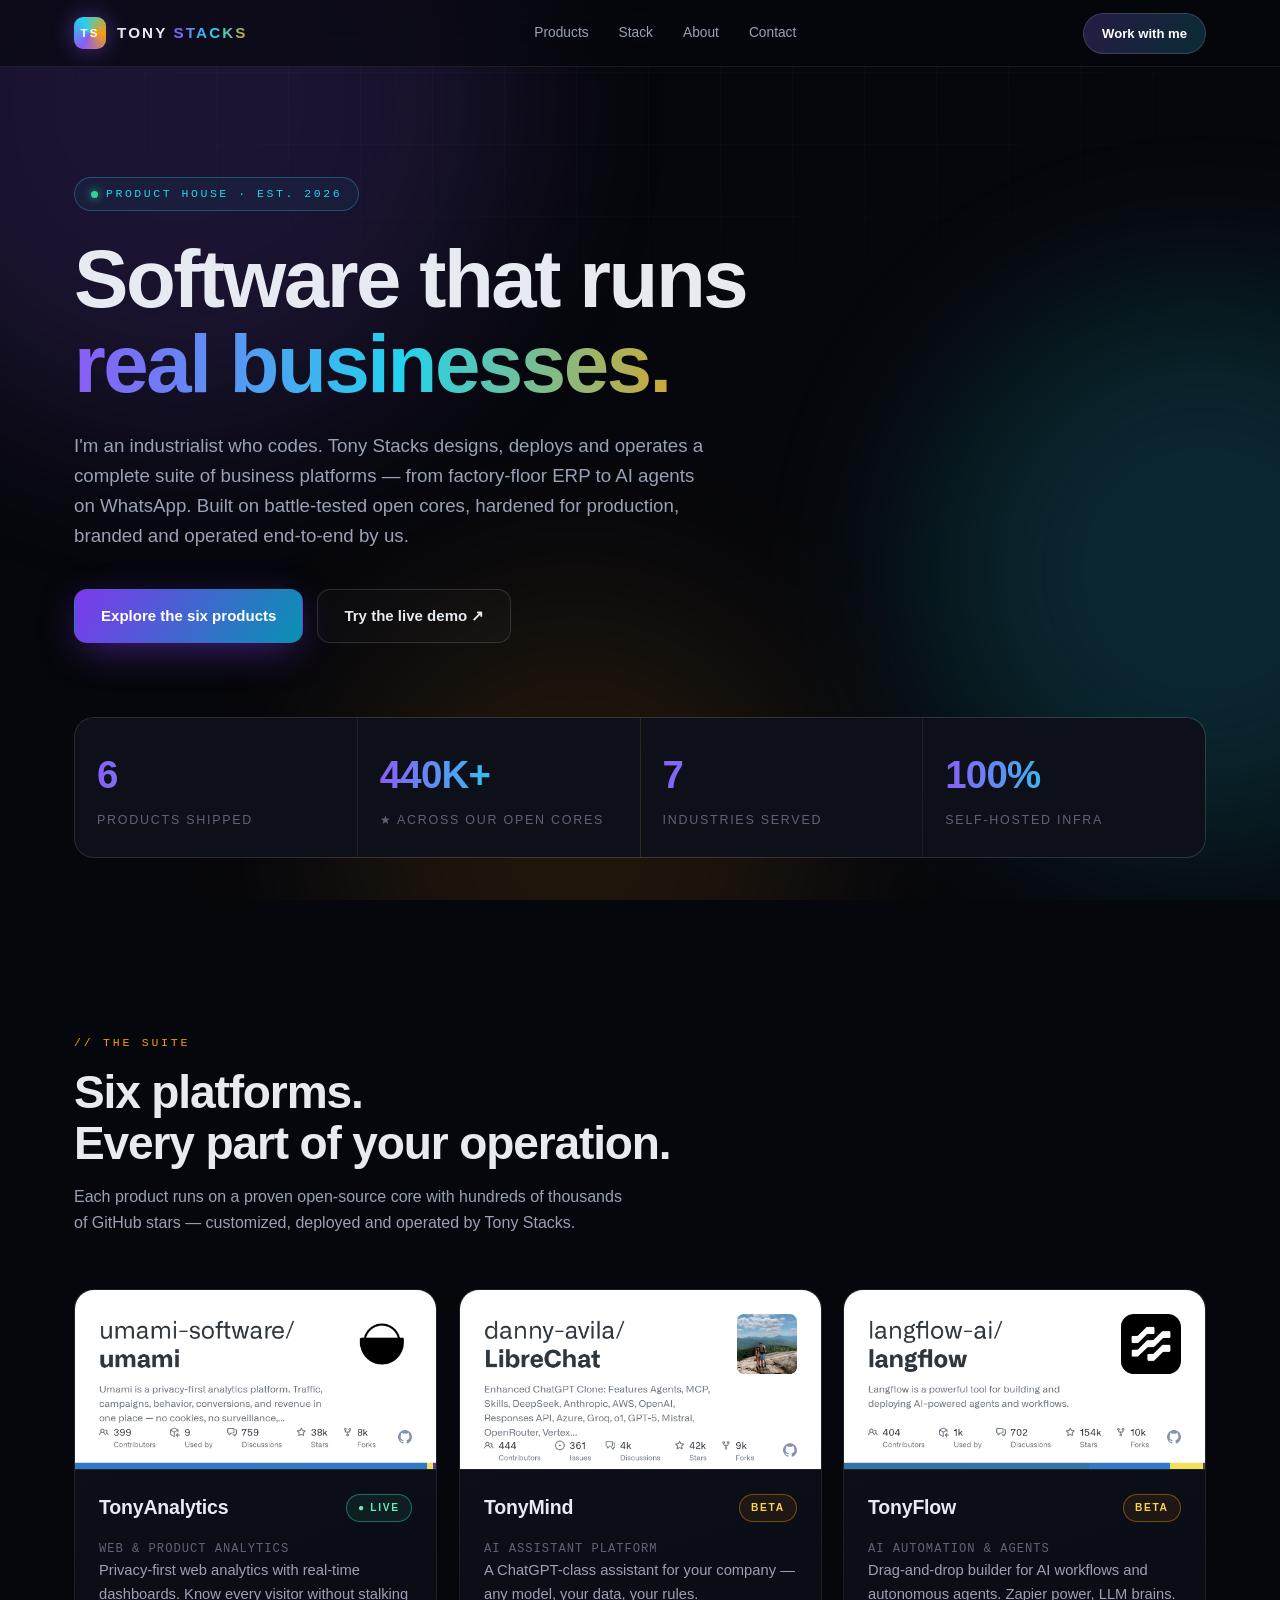
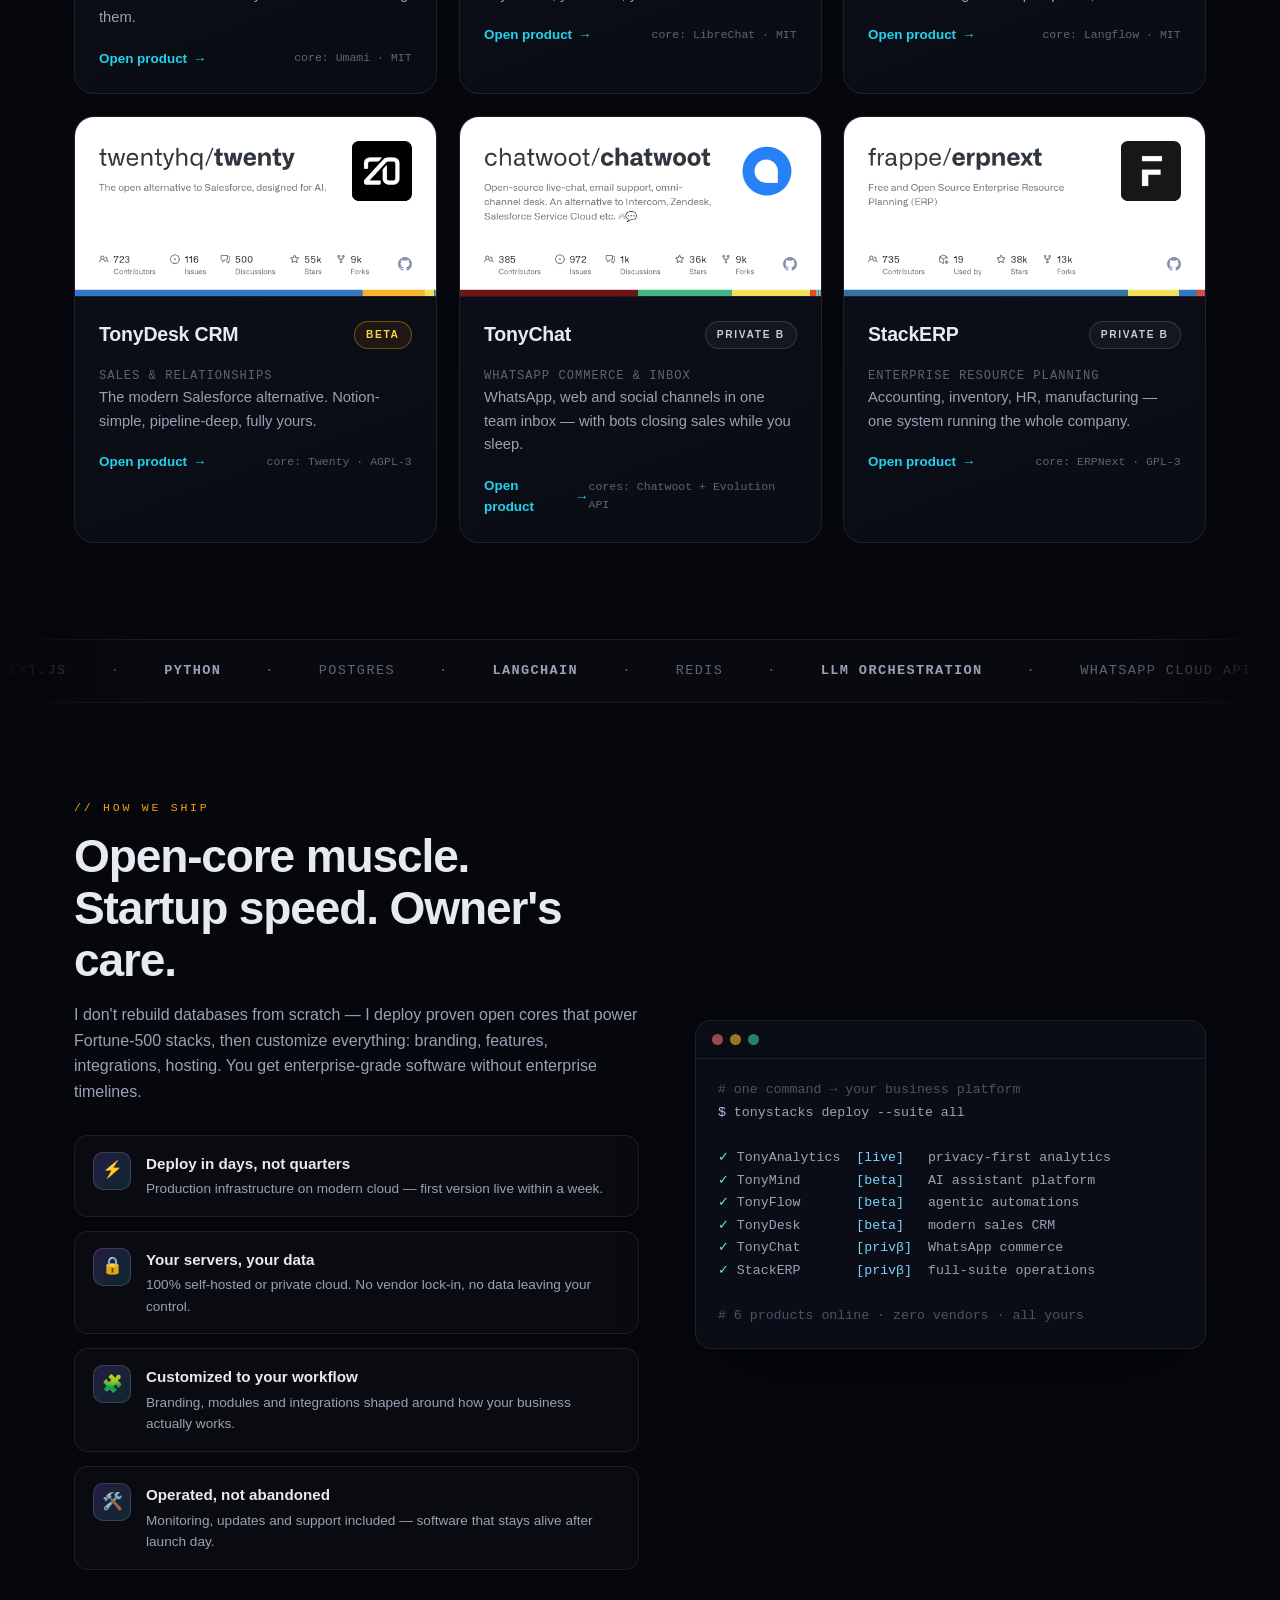
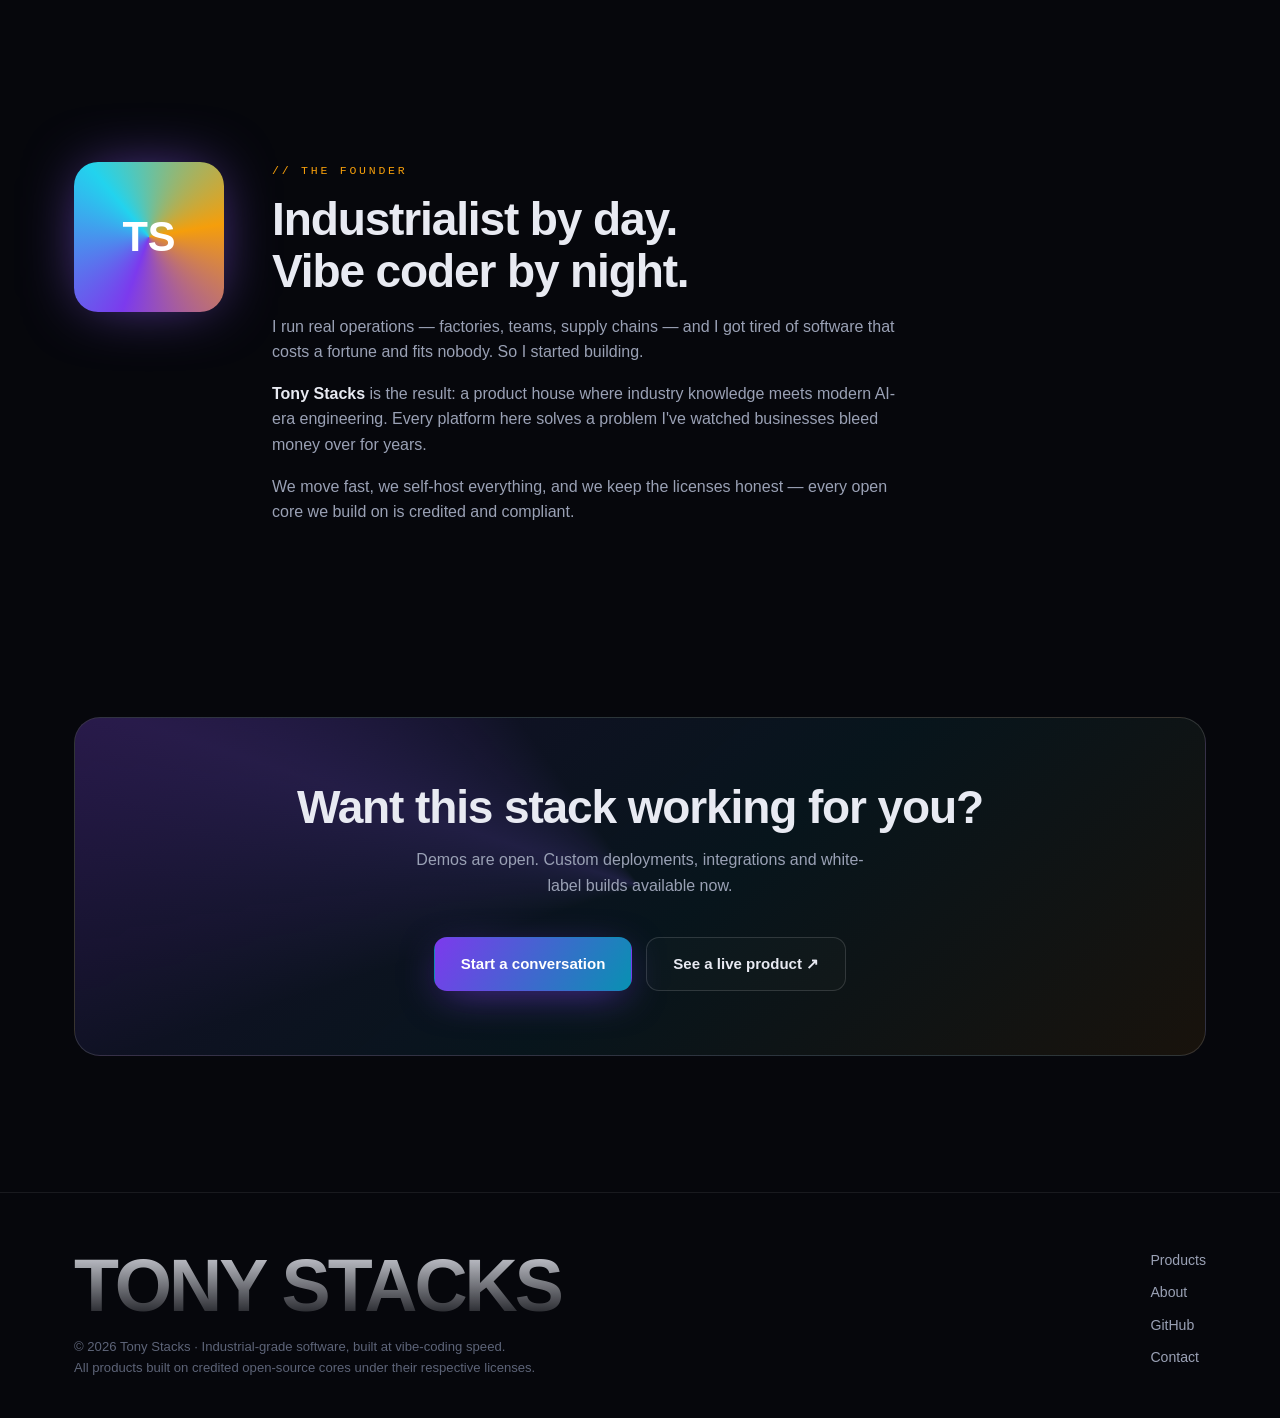
==== index.html @ 6e7c5264 "Tony Stacks portfolio site: landing + 6 product pages + assets - Frontier-style dark design system (" ====
<!DOCTYPE html>
<html lang="en">
<head>
<meta charset="UTF-8">
<meta name="viewport" content="width=device-width,initial-scale=1">
<title>TONY STACKS — Industrial-grade software, built at vibe-coding speed</title>
<meta name="description" content="Tony Stacks builds and operates a full suite of business software: analytics, AI assistants, automation, WhatsApp commerce, ERP and CRM. Six products. One stack.">
<meta property="og:title" content="TONY STACKS — Six products. One stack.">
<meta property="og:description" content="Analytics · AI Assistants · Automation · WhatsApp · ERP · CRM">
<meta property="og:type" content="website">
<link rel="icon" href="data:image/svg+xml,%3Csvg xmlns='http://www.w3.org/2000/svg' viewBox='0 0 64 64'%3E%3Cdefs%3E%3ClinearGradient id='g' x1='0' y1='0' x2='1' y2='1'%3E%3Cstop offset='0' stop-color='%238b5cf6'/%3E%3Cstop offset='.55' stop-color='%2322d3ee'/%3E%3Cstop offset='1' stop-color='%23f59e0b'/%3E%3C/linearGradient%3E%3C/defs%3E%3Crect width='64' height='64' rx='14' fill='url(%23g)'/%3E%3Ctext x='32' y='43' font-family='Arial,sans-serif' font-size='28' font-weight='900' fill='%23fff' text-anchor='middle'%3ETS%3C/text%3E%3C/svg%3E">
<link rel="stylesheet" href="assets/css/style.css">
</head>
<body>

<div class="bg-fx"><div class="orb a"></div><div class="orb b"></div><div class="orb c"></div></div>
<div class="gridlines"></div>

<!-- NAV -->
<nav class="nav"><div class="wrap nav-in">
  <a class="brand" href="index.html"><span class="lg">TS</span><span>TONY&nbsp;<b>STACKS</b></span></a>
  <div class="nav-links">
    <a href="#products">Products</a><a href="#stack">Stack</a><a href="#about">About</a><a href="#contact">Contact</a>
  </div>
  <a class="nav-cta" href="#contact">Work with me</a>
  <button class="burger" aria-label="Menu">☰</button>
</div></nav>

<!-- HERO -->
<header class="hero"><div class="wrap">
  <span class="eyebrow rv"><span class="dot"></span> PRODUCT HOUSE · EST. 2026</span>
  <h1 class="rv d1">Software that runs<br><span class="g">real businesses.</span></h1>
  <p class="lede rv d2">I'm an industrialist who codes. Tony Stacks designs, deploys and operates a complete suite of business platforms — from factory-floor ERP to AI agents on WhatsApp. Built on battle-tested open cores, hardened for production, branded and operated end-to-end by us.</p>
  <div class="hero-actions rv d3">
    <a class="btn primary" href="#products">Explore the six products</a>
    <a class="btn ghost" href="https://tonyanalytics.onrender.com" target="_blank" rel="noopener">Try the live demo ↗</a>
  </div>

  <!-- STATS -->
  <div class="stats rv d4">
    <div class="stat"><div class="n" data-count="6" data-suffix="">0</div><div class="l">Products shipped</div></div>
    <div class="stat"><div class="n" data-count="440" data-suffix="K+">0</div><div class="l">★ Across our open cores</div></div>
    <div class="stat"><div class="n" data-count="7" data-suffix="">0</div><div class="l">Industries served</div></div>
    <div class="stat"><div class="n" data-count="100" data-suffix="%">0</div><div class="l">Self-hosted infra</div></div>
  </div>
</div></header>

<!-- PRODUCTS -->
<section id="products"><div class="wrap">
  <div class="sec-head rv">
    <span class="kicker">// THE SUITE</span>
    <h2>Six platforms.<br>Every part of your operation.</h2>
    <p>Each product runs on a proven open-source core with hundreds of thousands of GitHub stars — customized, deployed and operated by Tony Stacks.</p>
  </div>

  <div class="pgrid">
    <a class="pcard rv" data-tilt href="products/tonyanalytics.html">
      <div class="thumb"><img src="assets/img/umami.png" alt="TonyAnalytics dashboard" loading="lazy"></div>
      <div class="body">
        <div class="ptop"><span class="pname">TonyAnalytics</span><span class="badge live">Live</span></div>
        <span class="pcat">WEB &amp; PRODUCT ANALYTICS</span>
        <p class="pdesc">Privacy-first web analytics with real-time dashboards. Know every visitor without stalking them.</p>
        <div class="pfoot"><span class="open-link">Open product</span><span class="core-tag">core: Umami · MIT</span></div>
      </div>
    </a>

    <a class="pcard rv d1" data-tilt href="products/tonymind.html">
      <div class="thumb"><img src="assets/img/librechat.png" alt="TonyMind AI assistant" loading="lazy"></div>
      <div class="body">
        <div class="ptop"><span class="pname">TonyMind</span><span class="badge beta">Beta</span></div>
        <span class="pcat">AI ASSISTANT PLATFORM</span>
        <p class="pdesc">A ChatGPT-class assistant for your company — any model, your data, your rules.</p>
        <div class="pfoot"><span class="open-link">Open product</span><span class="core-tag">core: LibreChat · MIT</span></div>
      </div>
    </a>

    <a class="pcard rv d2" data-tilt href="products/tonyflow.html">
      <div class="thumb"><img src="assets/img/langflow.png" alt="TonyFlow automation builder" loading="lazy"></div>
      <div class="body">
        <div class="ptop"><span class="pname">TonyFlow</span><span class="badge beta">Beta</span></div>
        <span class="pcat">AI AUTOMATION &amp; AGENTS</span>
        <p class="pdesc">Drag-and-drop builder for AI workflows and autonomous agents. Zapier power, LLM brains.</p>
        <div class="pfoot"><span class="open-link">Open product</span><span class="core-tag">core: Langflow · MIT</span></div>
      </div>
    </a>

    <a class="pcard rv" data-tilt href="products/tonydesk.html">
      <div class="thumb"><img src="assets/img/twenty.png" alt="TonyDesk CRM" loading="lazy"></div>
      <div class="body">
        <div class="ptop"><span class="pname">TonyDesk CRM</span><span class="badge beta">Beta</span></div>
        <span class="pcat">SALES &amp; RELATIONSHIPS</span>
        <p class="pdesc">The modern Salesforce alternative. Notion-simple, pipeline-deep, fully yours.</p>
        <div class="pfoot"><span class="open-link">Open product</span><span class="core-tag">core: Twenty · AGPL-3</span></div>
      </div>
    </a>

    <a class="pcard rv d1" data-tilt href="products/tonychat.html">
      <div class="thumb"><img src="assets/img/chatwoot.png" alt="TonyChat omnichannel inbox" loading="lazy"></div>
      <div class="body">
        <div class="ptop"><span class="pname">TonyChat</span><span class="badge private">Private β</span></div>
        <span class="pcat">WHATSAPP COMMERCE &amp; INBOX</span>
        <p class="pdesc">WhatsApp, web and social channels in one team inbox — with bots closing sales while you sleep.</p>
        <div class="pfoot"><span class="open-link">Open product</span><span class="core-tag">cores: Chatwoot + Evolution API</span></div>
      </div>
    </a>

    <a class="pcard rv d2" data-tilt href="products/stackerp.html">
      <div class="thumb"><img src="assets/img/erpnext.png" alt="StackERP" loading="lazy"></div>
      <div class="body">
        <div class="ptop"><span class="pname">StackERP</span><span class="badge private">Private β</span></div>
        <span class="pcat">ENTERPRISE RESOURCE PLANNING</span>
        <p class="pdesc">Accounting, inventory, HR, manufacturing — one system running the whole company.</p>
        <div class="pfoot"><span class="open-link">Open product</span><span class="core-tag">core: ERPNext · GPL-3</span></div>
      </div>
    </a>
  </div>
</div></section>

<!-- MARQUEE -->
<div class="marquee" aria-hidden="true"><div class="marq-in">
  <span>NEXT.JS</span><span>·</span><span><b>PYTHON</b></span><span>·</span><span>POSTGRES</span><span>·</span><span><b>LANGCHAIN</b></span><span>·</span><span>REDIS</span><span>·</span><span><b>LLM ORCHESTRATION</b></span><span>·</span><span>WHATSAPP CLOUD API</span><span>·</span><span><b>DOCKER</b></span><span>·</span><span>MULTI-TENANT SAAS</span><span>·</span><span><b>RAG PIPELINES</b></span><span>·</span><span>EDGE DEPLOY</span><span>·</span>
  <span>NEXT.JS</span><span>·</span><span><b>PYTHON</b></span><span>·</span><span>POSTGRES</span><span>·</span><span><b>LANGCHAIN</b></span><span>·</span><span>REDIS</span><span>·</span><span><b>LLM ORCHESTRATION</b></span><span>·</span><span>WHATSAPP CLOUD API</span><span>·</span><span><b>DOCKER</b></span><span>·</span><span>MULTI-TENANT SAAS</span><span>·</span><span><b>RAG PIPELINES</b></span><span>·</span><span>EDGE DEPLOY</span><span>·</span>
</div></div>

<!-- WHY / SPLIT -->
<section id="stack"><div class="wrap split">
  <div class="rv">
    <span class="kicker">// HOW WE SHIP</span>
    <h2>Open-core muscle.<br>Startup speed. Owner's care.</h2>
    <p style="color:var(--mut);margin-top:16px">I don't rebuild databases from scratch — I deploy proven open cores that power Fortune-500 stacks, then customize everything: branding, features, integrations, hosting. You get enterprise-grade software without enterprise timelines.</p>
    <div class="flist">
      <div class="fi"><span class="ic">⚡</span><div><h4>Deploy in days, not quarters</h4><p>Production infrastructure on modern cloud — first version live within a week.</p></div></div>
      <div class="fi"><span class="ic">🔒</span><div><h4>Your servers, your data</h4><p>100% self-hosted or private cloud. No vendor lock-in, no data leaving your control.</p></div></div>
      <div class="fi"><span class="ic">🧩</span><div><h4>Customized to your workflow</h4><p>Branding, modules and integrations shaped around how your business actually works.</p></div></div>
      <div class="fi"><span class="ic">🛠️</span><div><h4>Operated, not abandoned</h4><p>Monitoring, updates and support included — software that stays alive after launch day.</p></div></div>
    </div>
  </div>
  <div class="codecard rv d2">
    <div class="codebar"><i></i><i></i><i></i></div>
<pre><span class="c"># one command → your business platform</span>
<span class="k">$</span> tonystacks deploy --suite all

<span class="g">✓</span> TonyAnalytics  <span class="s">[live]</span>   privacy-first analytics
<span class="g">✓</span> TonyMind       <span class="s">[beta]</span>   AI assistant platform
<span class="g">✓</span> TonyFlow       <span class="s">[beta]</span>   agentic automations
<span class="g">✓</span> TonyDesk       <span class="s">[beta]</span>   modern sales CRM
<span class="g">✓</span> TonyChat       <span class="s">[privβ]</span>  WhatsApp commerce
<span class="g">✓</span> StackERP       <span class="s">[privβ]</span>  full-suite operations

<span class="c"># 6 products online · zero vendors · all yours</span></pre>
  </div>
</div></section>

<!-- ABOUT -->
<section id="about"><div class="wrap about-grid">
  <div class="avatar rv">TS</div>
  <div class="about-txt rv d1">
    <span class="kicker">// THE FOUNDER</span>
    <h2>Industrialist by day.<br>Vibe coder by night.</h2>
    <p>I run real operations — factories, teams, supply chains — and I got tired of software that costs a fortune and fits nobody. So I started building.</p>
    <p><b>Tony Stacks</b> is the result: a product house where industry knowledge meets modern AI-era engineering. Every platform here solves a problem I've watched businesses bleed money over for years.</p>
    <p>We move fast, we self-host everything, and we keep the licenses honest — every open core we build on is credited and compliant.</p>
  </div>
</div></section>

<!-- CTA BAND -->
<section id="contact"><div class="wrap">
  <div class="band rv">
    <h2>Want this stack working for you?</h2>
    <p>Demos are open. Custom deployments, integrations and white-label builds available now.</p>
    <div class="hero-actions" style="justify-content:center">
      <a class="btn primary" href="mailto:hello@tonystacks.io">Start a conversation</a>
      <a class="btn ghost" href="https://tonyanalytics.onrender.com" target="_blank" rel="noopener">See a live product ↗</a>
    </div>
  </div>
</div></section>

<!-- FOOTER -->
<footer><div class="wrap">
  <div class="f-grid">
    <div>
      <div class="wordmark">TONY STACKS</div>
      <p class="f-meta">© <span data-year></span> Tony Stacks · Industrial-grade software, built at vibe-coding speed.<br>All products built on credited open-source cores under their respective licenses.</p>
    </div>
    <div class="f-links">
      <a href="#products">Products</a><a href="#about">About</a><a href="https://github.com/" target="_blank" rel="noopener">GitHub</a><a href="mailto:hello@tonystacks.io">Contact</a>
    </div>
  </div>
</div></footer>

<script src="assets/js/main.js"></script>
</body>
</html>
---- assets/css/style.css ----
/* ============ TONY STACKS — frontier design system ============ */
:root{
  --bg:#06070c; --bg2:#0a0c14; --panel:#0d1019;
  --line:rgba(255,255,255,.08); --line2:rgba(255,255,255,.14);
  --txt:#e8eaf2; --mut:#9aa1b5; --dim:#5d6478;
  --vio:#8b5cf6; --cyan:#22d3ee; --amber:#f59e0b; --grn:#34d399; --red:#fb4a36;
  --grad:linear-gradient(92deg,#8b5cf6 0%,#22d3ee 55%,#f59e0b 110%);
  --r:20px; --maxw:1180px;
}
*{margin:0;padding:0;box-sizing:border-box}
html{scroll-behavior:smooth}
body{
  background:var(--bg);color:var(--txt);
  font-family:"Inter",-apple-system,"Segoe UI",Roboto,sans-serif;
  -webkit-font-smoothing:antialiased;overflow-x:hidden;line-height:1.6;
}
::selection{background:rgba(139,92,246,.35)}
a{color:inherit;text-decoration:none}
img{max-width:100%;display:block}

/* ambient background */
.bg-fx{position:fixed;inset:0;z-index:-2;pointer-events:none;overflow:hidden}
.orb{position:absolute;border-radius:50%;filter:blur(90px);opacity:.16;animation:drift 22s ease-in-out infinite alternate}
.orb.a{width:52vw;height:52vw;background:var(--vio);top:-18vw;left:-12vw}
.orb.b{width:44vw;height:44vw;background:var(--cyan);top:32vh;right:-16vw;animation-delay:-8s}
.orb.c{width:38vw;height:38vw;background:var(--amber);bottom:-14vw;left:26vw;opacity:.10;animation-delay:-15s}
@keyframes drift{to{transform:translate(60px,-40px) scale(1.08)}}
.gridlines{position:fixed;inset:0;z-index:-1;pointer-events:none;
  background-image:linear-gradient(var(--line) 1px,transparent 1px),linear-gradient(90deg,var(--line) 1px,transparent 1px);
  background-size:72px 72px;opacity:.28;
  -webkit-mask-image:radial-gradient(ellipse 90% 60% at 50% 0%,#000 30%,transparent 75%);
          mask-image:radial-gradient(ellipse 90% 60% at 50% 0%,#000 30%,transparent 75%);
}

.wrap{max-width:var(--maxw);margin:0 auto;padding:0 24px}
.mono{font-family:ui-monospace,"JetBrains Mono","SF Mono",Menlo,monospace}

/* ---------- nav ---------- */
.nav{position:sticky;top:0;z-index:50;backdrop-filter:blur(18px);-webkit-backdrop-filter:blur(18px);
  background:rgba(6,7,12,.62);border-bottom:1px solid var(--line)}
.nav-in{display:flex;align-items:center;justify-content:space-between;height:66px}
.brand{display:flex;align-items:center;gap:11px;font-weight:800;letter-spacing:.14em;font-size:.95rem}
.brand .lg{width:32px;height:32px;border-radius:9px;display:grid;place-items:center;font-size:.72rem;font-weight:900;color:#fff;
  background:conic-gradient(from 210deg,#8b5cf6,#22d3ee,#f59e0b,#8b5cf6);box-shadow:0 0 22px rgba(139,92,246,.45)}
.brand span b{background:var(--grad);-webkit-background-clip:text;background-clip:text;-webkit-text-fill-color:transparent}
.nav-links{display:flex;gap:30px;font-size:.86rem;color:var(--mut)}
.nav-links a{position:relative;padding:6px 0;transition:color .2s}
.nav-links a:hover{color:var(--txt)}
.nav-links a::after{content:"";position:absolute;left:0;bottom:0;height:1px;width:0;background:var(--grad);transition:width .25s}
.nav-links a:hover::after{width:100%}
.nav-cta{font-size:.82rem;font-weight:600;padding:9px 18px;border-radius:99px;color:#fff;
  background:linear-gradient(120deg,rgba(139,92,246,.25),rgba(34,211,238,.18));border:1px solid var(--line2);transition:.25s}
.nav-cta:hover{border-color:rgba(139,92,246,.65);box-shadow:0 0 24px rgba(139,92,246,.25)}
.burger{display:none;background:none;border:1px solid var(--line2);border-radius:10px;color:var(--txt);padding:7px 11px;font-size:1rem;cursor:pointer}

/* ---------- hero ---------- */
.hero{position:relative;padding:110px 0 80px;text-align:left}
.eyebrow{display:inline-flex;align-items:center;gap:8px;font-family:ui-monospace,Menlo,monospace;
  font-size:.72rem;letter-spacing:.22em;text-transform:uppercase;color:var(--cyan);
  border:1px solid rgba(34,211,238,.3);border-radius:99px;padding:7px 16px;margin-bottom:26px;background:rgba(34,211,238,.05)}
.dot{width:7px;height:7px;border-radius:50%;background:var(--grn);box-shadow:0 0 10px var(--grn);animation:pulse 1.8s infinite}
@keyframes pulse{50%{opacity:.35}}
h1{font-size:clamp(2.7rem,6.4vw,5.1rem);line-height:1.04;font-weight:800;letter-spacing:-.03em}
h1 .g{background:var(--grad);-webkit-background-clip:text;background-clip:text;-webkit-text-fill-color:transparent}
.lede{margin-top:24px;max-width:640px;color:var(--mut);font-size:clamp(1rem,1.5vw,1.17rem)}
.hero-actions{display:flex;gap:14px;margin-top:38px;flex-wrap:wrap}
.btn{display:inline-flex;align-items:center;gap:9px;font-weight:650;font-size:.94rem;padding:14px 26px;border-radius:13px;transition:.25s;cursor:pointer;border:1px solid transparent}
.btn.primary{color:#fff;background:linear-gradient(120deg,#7c3aed,#0891b2);box-shadow:0 10px 40px -10px rgba(124,58,237,.65)}
.btn.primary:hover{transform:translateY(-2px);box-shadow:0 16px 46px -10px rgba(124,58,237,.85)}
.btn.ghost{border-color:var(--line2);color:var(--txt);background:rgba(255,255,255,.02)}
.btn.ghost:hover{border-color:rgba(255,255,255,.3);background:rgba(255,255,255,.05)}

/* ---------- stats ---------- */
.stats{display:grid;grid-template-columns:repeat(4,1fr);gap:1px;background:var(--line);
  border:1px solid var(--line);border-radius:var(--r);overflow:hidden;margin:74px 0 0}
.stat{background:var(--panel);padding:26px 22px}
.stat .n{font-size:clamp(1.7rem,3vw,2.4rem);font-weight:800;letter-spacing:-.02em;
  background:var(--grad);-webkit-background-clip:text;background-clip:text;-webkit-text-fill-color:transparent}
.stat .l{color:var(--dim);font-size:.78rem;letter-spacing:.14em;text-transform:uppercase;margin-top:6px}

/* ---------- sections ---------- */
section{padding:96px 0}
.sec-head{margin-bottom:54px}
.kicker{font-family:ui-monospace,Menlo,monospace;font-size:.72rem;letter-spacing:.24em;text-transform:uppercase;color:var(--amber);margin-bottom:14px;display:block}
h2{font-size:clamp(1.9rem,3.6vw,2.9rem);font-weight:800;letter-spacing:-.025em;line-height:1.12}
.sec-head p{color:var(--mut);margin-top:14px;max-width:560px}

/* ---------- product cards ---------- */
.pgrid{display:grid;grid-template-columns:repeat(auto-fit,minmax(330px,1fr));gap:22px}
.pcard{position:relative;background:linear-gradient(160deg,var(--panel),var(--bg2));
  border:1px solid var(--line);border-radius:var(--r);overflow:hidden;transition:transform .35s cubic-bezier(.2,.7,.3,1),border-color .35s,box-shadow .35s;
  transform-style:preserve-3d;will-change:transform}
.pcard:hover{border-color:rgba(139,92,246,.45);box-shadow:0 24px 60px -22px rgba(124,58,237,.4)}
.pcard .thumb{position:relative;border-bottom:1px solid var(--line);aspect-ratio:2/1;overflow:hidden}
.pcard .thumb img{width:100%;height:100%;object-fit:cover;transition:transform .6s cubic-bezier(.2,.7,.3,1)}
.pcard:hover .thumb img{transform:scale(1.05)}
.pcard .body{padding:22px 24px 24px}
.ptop{display:flex;align-items:center;justify-content:space-between;gap:10px;margin-bottom:10px}
.pname{font-size:1.22rem;font-weight:750;letter-spacing:-.01em}
.pcat{color:var(--dim);font-size:.76rem;font-family:ui-monospace,Menlo,monospace;letter-spacing:.08em}
.pdesc{color:var(--mut);font-size:.92rem;min-height:44px}
.pfoot{display:flex;align-items:center;justify-content:space-between;margin-top:18px;font-size:.84rem}
.open-link{color:var(--cyan);font-weight:600;display:inline-flex;align-items:center;gap:6px}
.open-link::after{content:"→";transition:transform .2s}
.pcard:hover .open-link::after{transform:translateX(4px)}
.core-tag{color:var(--dim);font-size:.72rem;font-family:ui-monospace,Menlo,monospace}
.badge{font-size:.64rem;font-weight:700;letter-spacing:.16em;text-transform:uppercase;padding:5px 11px;border-radius:99px;white-space:nowrap}
.badge.live{color:#6ee7b7;border:1px solid rgba(52,211,153,.45);background:rgba(52,211,153,.09)}
.badge.live::before{content:"● ";animation:pulse 1.8s infinite}
.badge.beta{color:#fcd34d;border:1px solid rgba(245,158,11,.4);background:rgba(245,158,11,.08)}
.badge.private{color:#c7cbdb;border:1px solid var(--line2);background:rgba(255,255,255,.04)}

/* ---------- stack marquee ---------- */
.marquee{overflow:hidden;border-block:1px solid var(--line);padding:20px 0;background:rgba(255,255,255,.015);
  mask-image:linear-gradient(90deg,transparent,#000 12%,#000 88%,transparent);
  -webkit-mask-image:linear-gradient(90deg,transparent,#000 12%,#000 88%,transparent)}
.marq-in{display:flex;gap:44px;width:max-content;animation:marq 30s linear infinite}
.marq-in span{font-family:ui-monospace,Menlo,monospace;font-size:.85rem;color:var(--dim);white-space:nowrap;letter-spacing:.1em}
.marq-in b{color:var(--mut)}
@keyframes marq{to{transform:translateX(-50%)}}

/* ---------- feature split ---------- */
.split{display:grid;grid-template-columns:1.05fr .95fr;gap:56px;align-items:center}
.flist{display:grid;gap:14px;margin-top:30px}
.fi{display:flex;gap:15px;padding:16px 18px;border:1px solid var(--line);border-radius:14px;background:rgba(255,255,255,.02);transition:border-color .25s}
.fi:hover{border-color:var(--line2)}
.fi .ic{flex:none;width:38px;height:38px;border-radius:10px;display:grid;place-items:center;font-size:1.05rem;
  background:linear-gradient(135deg,rgba(139,92,246,.22),rgba(34,211,238,.14));border:1px solid var(--line2)}
.fi h4{font-size:.95rem;font-weight:700}
.fi p{color:var(--mut);font-size:.85rem;margin-top:2px}
.codecard{background:#0a0d16;border:1px solid var(--line);border-radius:16px;overflow:hidden;box-shadow:0 30px 70px -30px rgba(0,0,0,.8)}
.codebar{display:flex;gap:7px;padding:13px 16px;border-bottom:1px solid var(--line)}
.codebar i{width:11px;height:11px;border-radius:50%;background:var(--dim);opacity:.6}
.codebar i:nth-child(1){background:#f87171}.codebar i:nth-child(2){background:#fbbf24}.codebar i:nth-child(3){background:#34d399}
.codecard pre{padding:20px 22px;font-family:ui-monospace,Menlo,monospace;font-size:.83rem;color:var(--mut);overflow-x:auto;line-height:1.7}
.codecard .k{color:#c4b5fd}.codecard .s{color:#7dd3fc}.codecard .g{color:#6ee7b7}.codecard .c{color:#4b5268}

/* ---------- about ---------- */
.about-grid{display:grid;grid-template-columns:auto 1fr;gap:48px;align-items:start}
.avatar{width:150px;height:150px;border-radius:24px;display:grid;place-items:center;font-size:2.6rem;font-weight:900;color:#fff;
  background:conic-gradient(from 200deg,#7c3aed,#22d3ee,#f59e0b,#7c3aed);box-shadow:0 0 60px -12px rgba(139,92,246,.7)}
.about-txt p{color:var(--mut);margin-top:16px;max-width:640px}
.about-txt p b{color:var(--txt)}

/* ---------- CTA band ---------- */
.band{position:relative;border:1px solid var(--line2);border-radius:26px;padding:64px 40px;text-align:center;overflow:hidden;
  background:linear-gradient(140deg,rgba(124,58,237,.14),rgba(34,211,238,.07) 55%,rgba(245,158,11,.08))}
.band::before{content:"";position:absolute;inset:-40%;background:conic-gradient(from 0deg,transparent 70%,rgba(139,92,246,.16),transparent 90%);animation:spin 9s linear infinite}
@keyframes spin{to{transform:rotate(360deg)}}
.band>*{position:relative}
.band h2{margin-bottom:14px}
.band p{color:var(--mut);max-width:480px;margin:0 auto 30px}

/* ---------- footer ---------- */
footer{border-top:1px solid var(--line);padding:56px 0 40px;margin-top:40px}
.f-grid{display:flex;justify-content:space-between;gap:30px;flex-wrap:wrap;align-items:flex-start}
.wordmark{font-size:clamp(2.4rem,7vw,4.6rem);font-weight:900;letter-spacing:-.04em;line-height:1;
  background:linear-gradient(180deg,rgba(232,234,242,.9),rgba(232,234,242,.06));-webkit-background-clip:text;background-clip:text;-webkit-text-fill-color:transparent}
.f-meta{color:var(--dim);font-size:.82rem;margin-top:14px}
.f-links{display:flex;flex-direction:column;gap:10px;font-size:.88rem;color:var(--mut)}
.f-links a:hover{color:var(--txt)}

/* ---------- reveal ---------- */
.rv{opacity:0;transform:translateY(26px);transition:opacity .7s ease,transform .7s cubic-bezier(.2,.7,.3,1)}
.rv.on{opacity:1;transform:none}
.d1{transition-delay:.08s}.d2{transition-delay:.16s}.d3{transition-delay:.24s}.d4{transition-delay:.32s}.d5{transition-delay:.4s}

/* ---------- product page ---------- */
.phero{padding:84px 0 40px}
.crumbs{color:var(--dim);font-size:.8rem;font-family:ui-monospace,Menlo,monospace;margin-bottom:22px}
.crumbs a{color:var(--mut)}.crumbs a:hover{color:var(--txt)}
.shot{border:1px solid var(--line2);border-radius:18px;overflow:hidden;margin:44px 0 10px;box-shadow:0 40px 90px -34px rgba(0,0,0,.85)}
.shot img{width:100%}
.shot-cap{text-align:center;color:var(--dim);font-size:.78rem;margin-top:12px;font-family:ui-monospace,Menlo,monospace}
.feat-grid{display:grid;grid-template-columns:repeat(auto-fit,minmax(250px,1fr));gap:16px;margin-top:8px}
.fc{border:1px solid var(--line);border-radius:15px;padding:20px;background:rgba(255,255,255,.02);transition:.25s}
.fc:hover{border-color:var(--line2);transform:translateY(-3px)}
.fc .ic{font-size:1.3rem;margin-bottom:12px;display:inline-block;width:42px;height:42px;border-radius:11px;text-align:center;line-height:42px;
  background:linear-gradient(135deg,rgba(139,92,246,.2),rgba(34,211,238,.12));border:1px solid var(--line2)}
.fc h4{font-size:.97rem}
.fc p{color:var(--mut);font-size:.86rem;margin-top:5px}
.credit{display:flex;gap:14px;align-items:flex-start;border:1px dashed var(--line2);border-radius:15px;padding:18px 20px;margin-top:44px;background:rgba(255,255,255,.015)}
.credit .ic{font-size:1.2rem}
.credit p{font-size:.84rem;color:var(--mut)}
.credit b{color:var(--txt)}
.credit a{color:var(--cyan)}

@media(max-width:860px){
  .nav-links{display:none;position:absolute;top:66px;left:0;right:0;flex-direction:column;gap:0;background:rgba(6,7,12,.97);
    border-bottom:1px solid var(--line);padding:10px 24px 20px}
  .nav-links.open{display:flex}
  .nav-links a{padding:13px 0;border-bottom:1px solid var(--line)}
  .burger{display:block}
  .stats{grid-template-columns:repeat(2,1fr)}
  .split,.about-grid{grid-template-columns:1fr;gap:34px}
  section{padding:68px 0}
  .hero{padding:70px 0 50px}
  .band{padding:46px 24px}
}
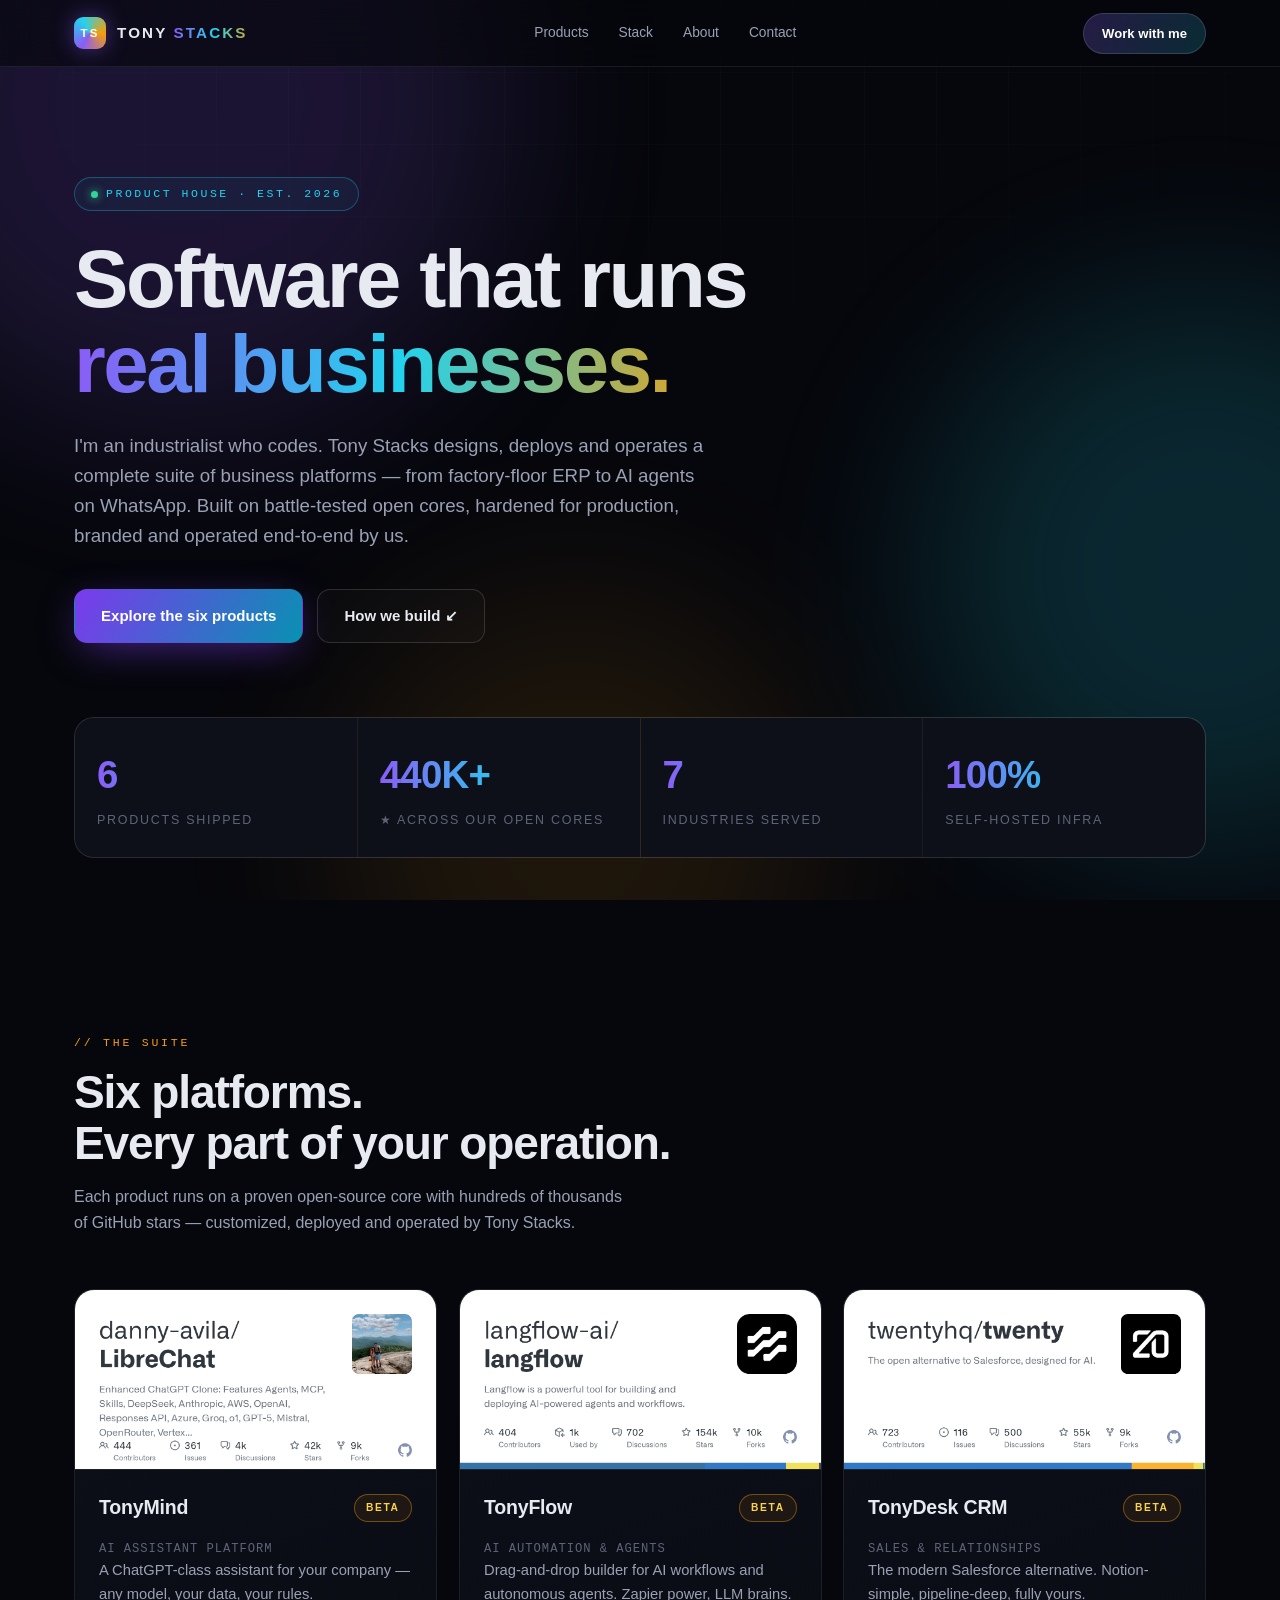
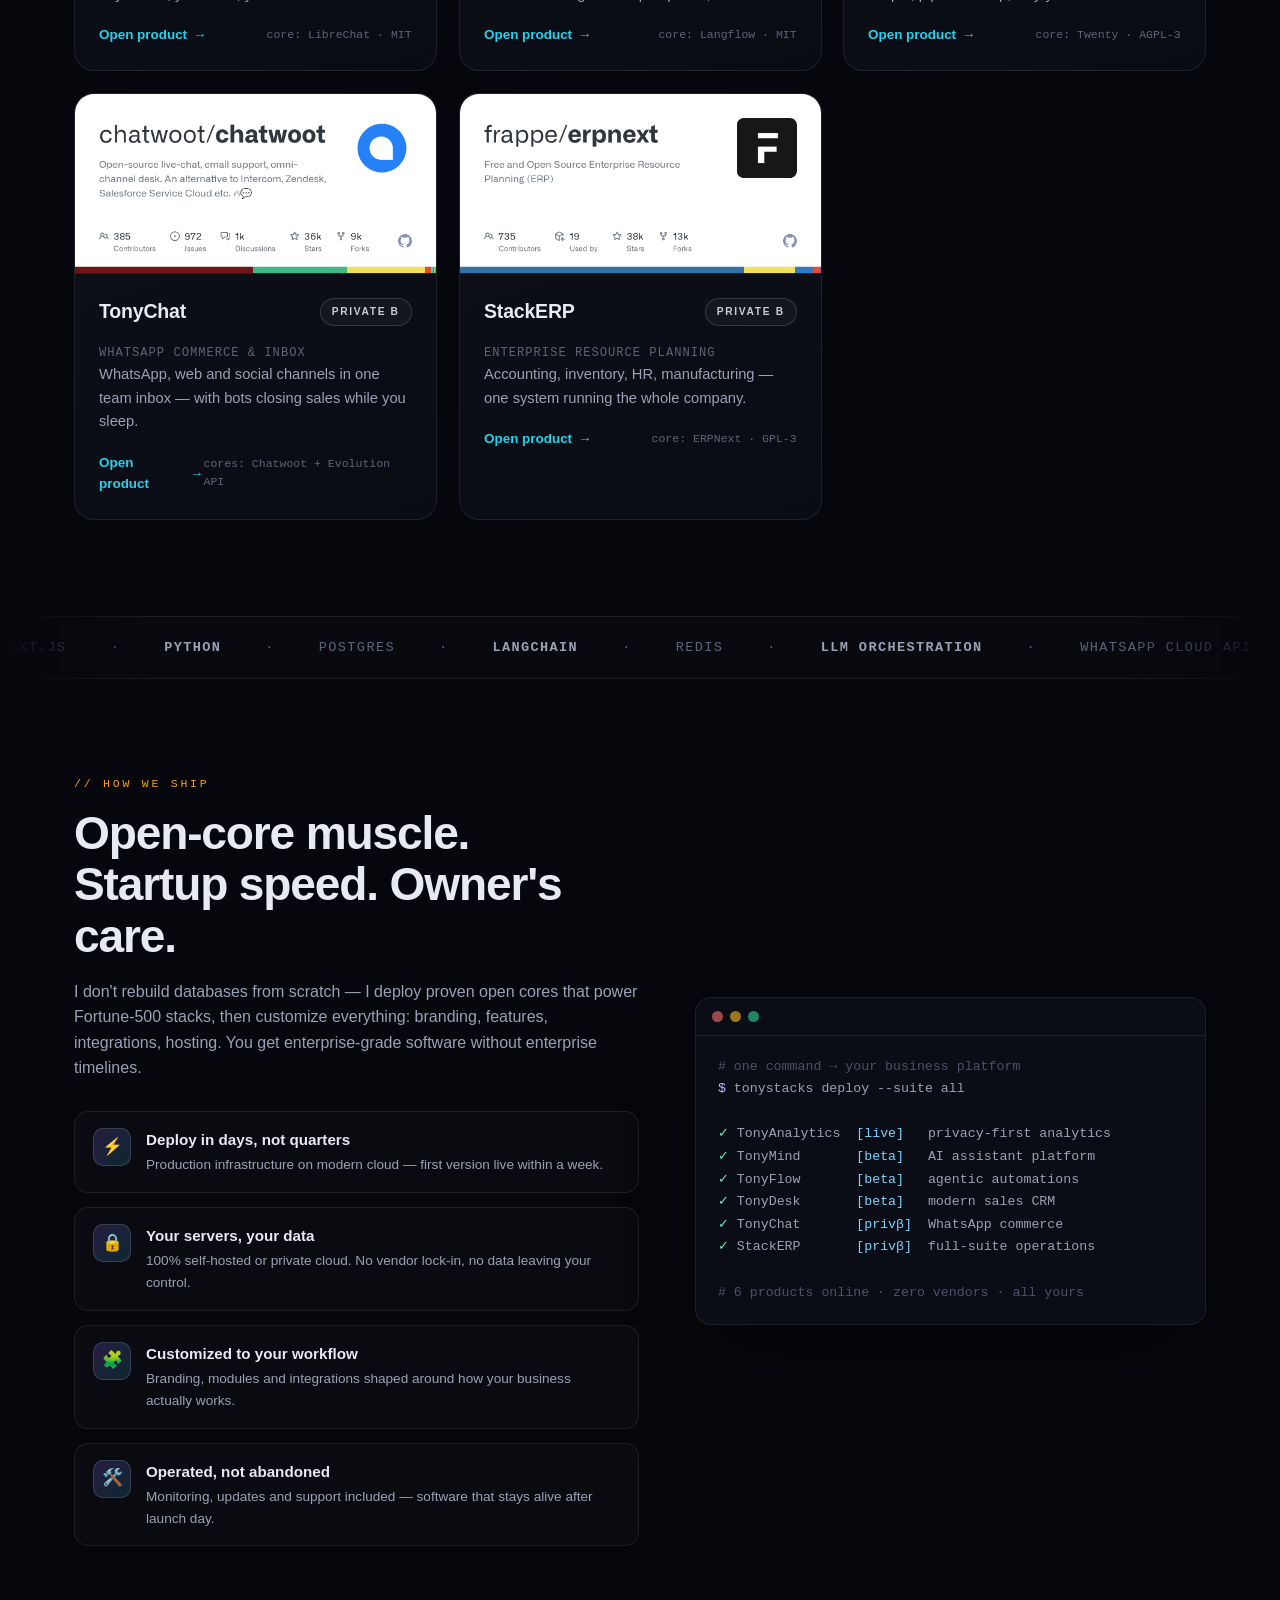
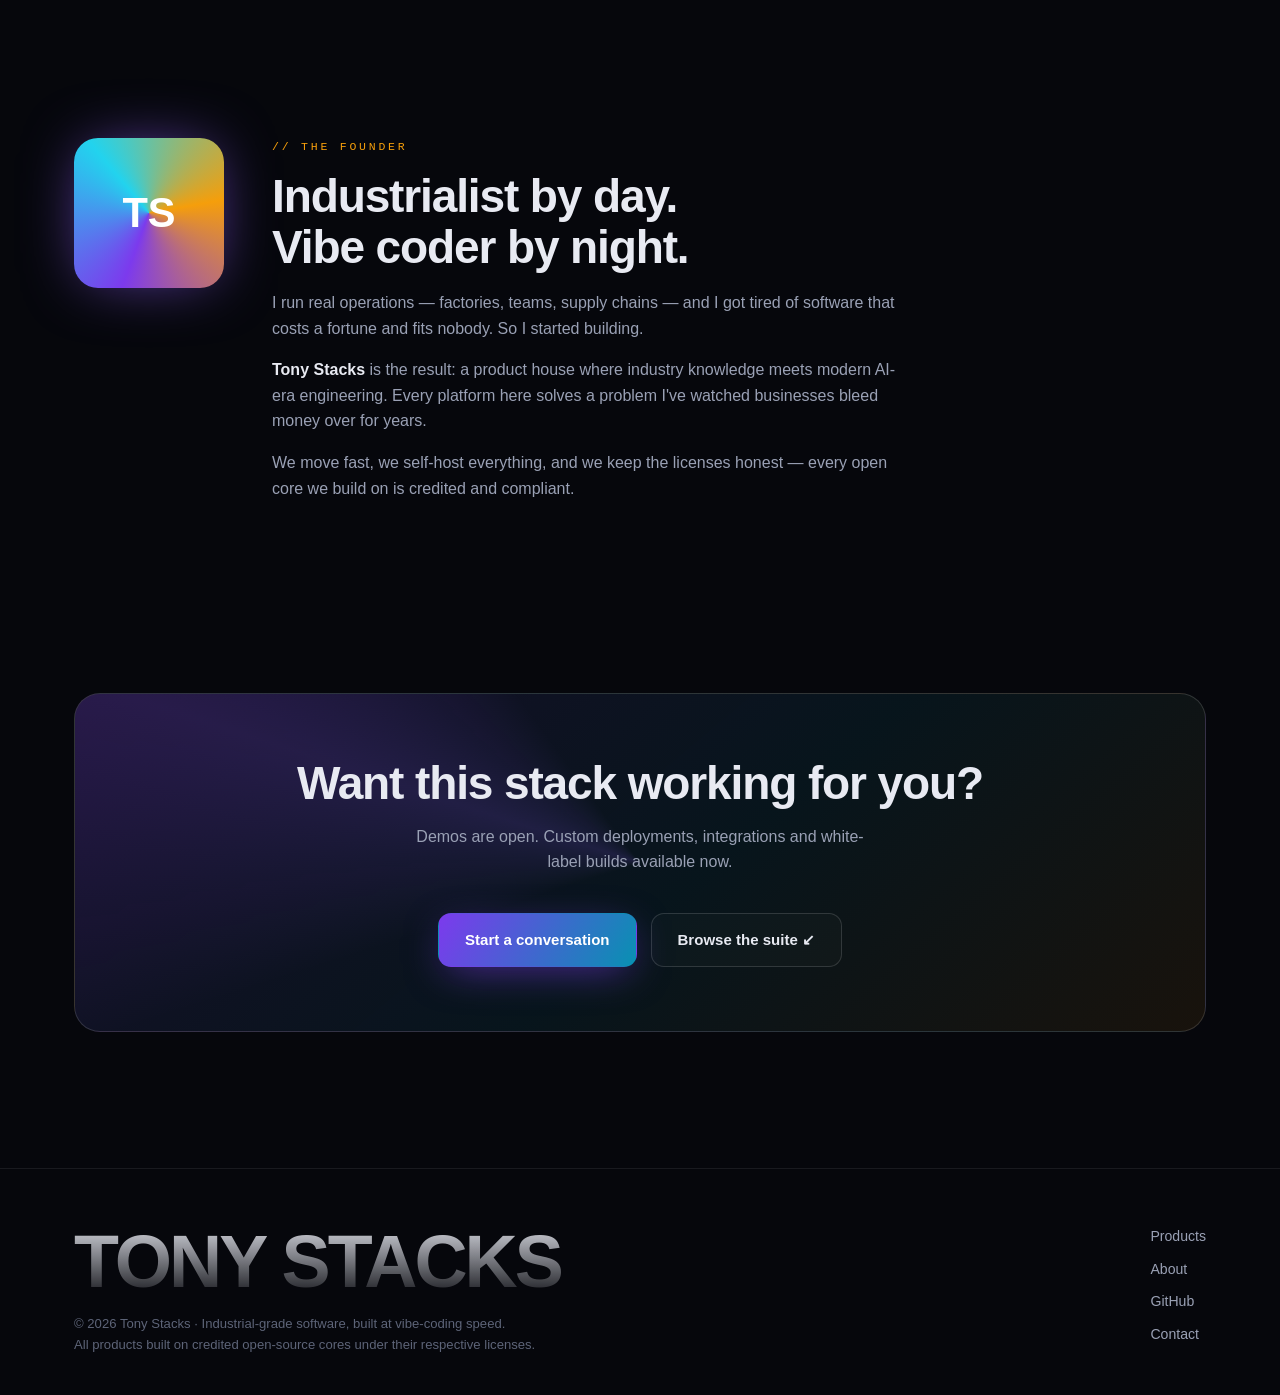
==== commit 51457d6e: "Remove analytics product from public showcase per founder decision" ====
--- a/index.html
+++ b/index.html
@@ -33,7 +33,7 @@
   <p class="lede rv d2">I'm an industrialist who codes. Tony Stacks designs, deploys and operates a complete suite of business platforms — from factory-floor ERP to AI agents on WhatsApp. Built on battle-tested open cores, hardened for production, branded and operated end-to-end by us.</p>
   <div class="hero-actions rv d3">
     <a class="btn primary" href="#products">Explore the six products</a>
-    <a class="btn ghost" href="https://tonyanalytics.onrender.com" target="_blank" rel="noopener">Try the live demo ↗</a>
+    <a class="btn ghost" href="#stack">How we build ↙</a>
   </div>
 
   <!-- STATS -->
@@ -54,16 +54,6 @@
   </div>
 
   <div class="pgrid">
-    <a class="pcard rv" data-tilt href="products/tonyanalytics.html">
-      <div class="thumb"><img src="assets/img/umami.png" alt="TonyAnalytics dashboard" loading="lazy"></div>
-      <div class="body">
-        <div class="ptop"><span class="pname">TonyAnalytics</span><span class="badge live">Live</span></div>
-        <span class="pcat">WEB &amp; PRODUCT ANALYTICS</span>
-        <p class="pdesc">Privacy-first web analytics with real-time dashboards. Know every visitor without stalking them.</p>
-        <div class="pfoot"><span class="open-link">Open product</span><span class="core-tag">core: Umami · MIT</span></div>
-      </div>
-    </a>
-
     <a class="pcard rv d1" data-tilt href="products/tonymind.html">
       <div class="thumb"><img src="assets/img/librechat.png" alt="TonyMind AI assistant" loading="lazy"></div>
       <div class="body">
@@ -170,7 +160,7 @@
     <p>Demos are open. Custom deployments, integrations and white-label builds available now.</p>
     <div class="hero-actions" style="justify-content:center">
       <a class="btn primary" href="mailto:hello@tonystacks.io">Start a conversation</a>
-      <a class="btn ghost" href="https://tonyanalytics.onrender.com" target="_blank" rel="noopener">See a live product ↗</a>
+      <a class="btn ghost" href="#products">Browse the suite ↙</a>
     </div>
   </div>
 </div></section>
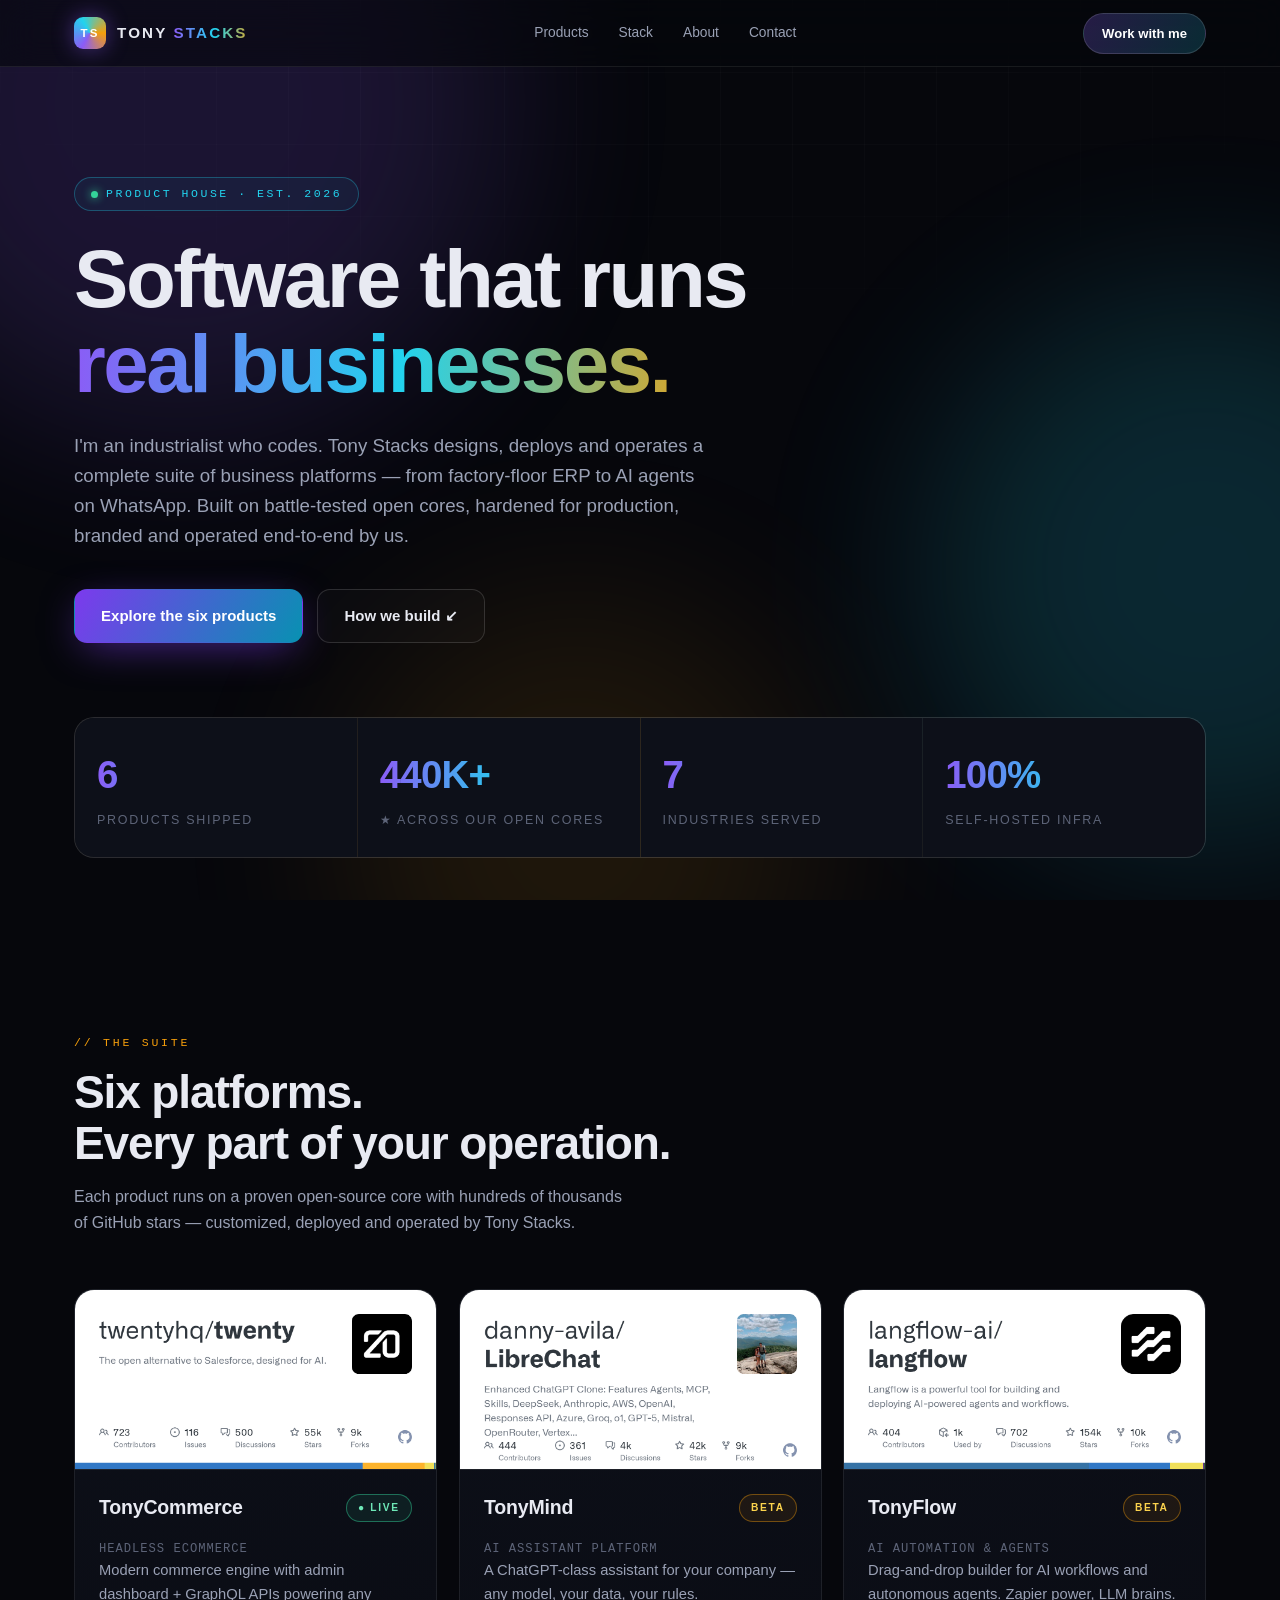
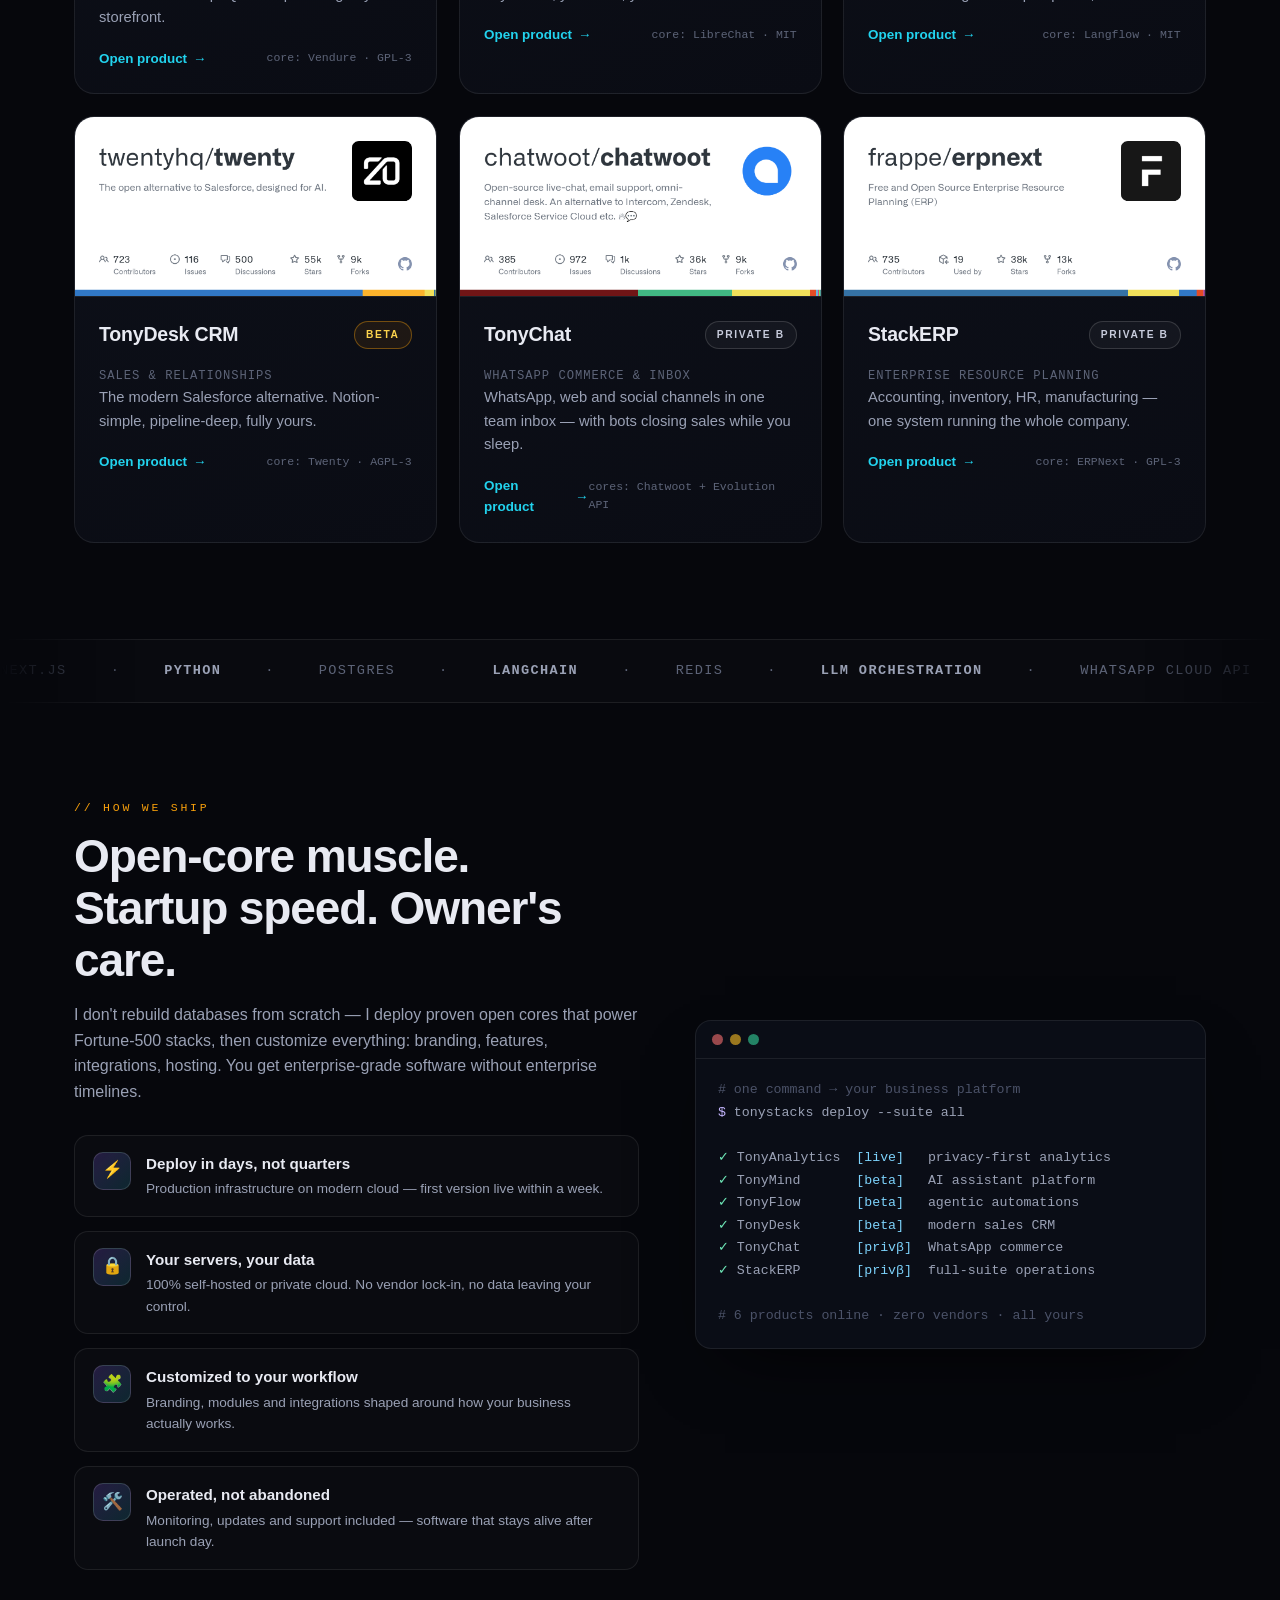
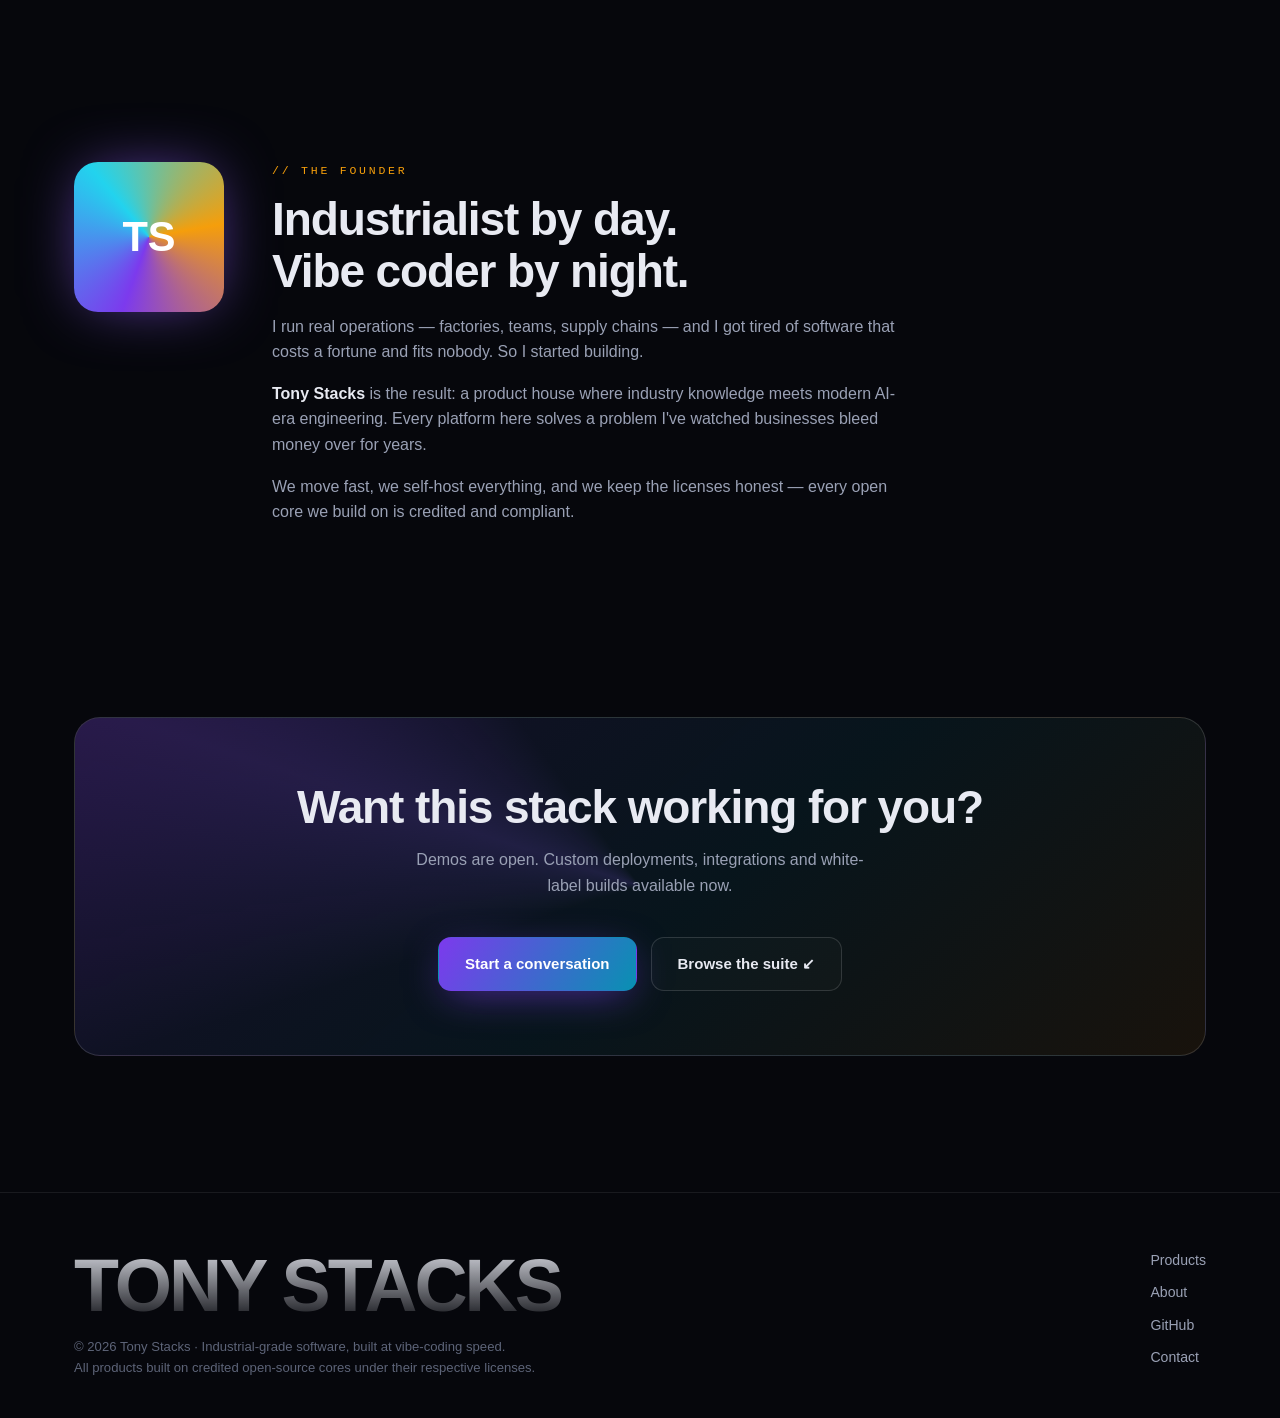
==== commit ac374d58: "Add TonyCommerce product (live): card + detail page" ====
--- a/index.html
+++ b/index.html
@@ -54,6 +54,16 @@
   </div>
 
   <div class="pgrid">
+    <a class="pcard rv" data-tilt href="products/tonycommerce.html">
+      <div class="thumb"><img src="assets/img/twenty.png" alt="TonyCommerce" loading="lazy"></div>
+      <div class="body">
+        <div class="ptop"><span class="pname">TonyCommerce</span><span class="badge live">Live</span></div>
+        <span class="pcat">HEADLESS ECOMMERCE</span>
+        <p class="pdesc">Modern commerce engine with admin dashboard + GraphQL APIs powering any storefront.</p>
+        <div class="pfoot"><span class="open-link">Open product</span><span class="core-tag">core: Vendure · GPL-3</span></div>
+      </div>
+    </a>
+
     <a class="pcard rv d1" data-tilt href="products/tonymind.html">
       <div class="thumb"><img src="assets/img/librechat.png" alt="TonyMind AI assistant" loading="lazy"></div>
       <div class="body">
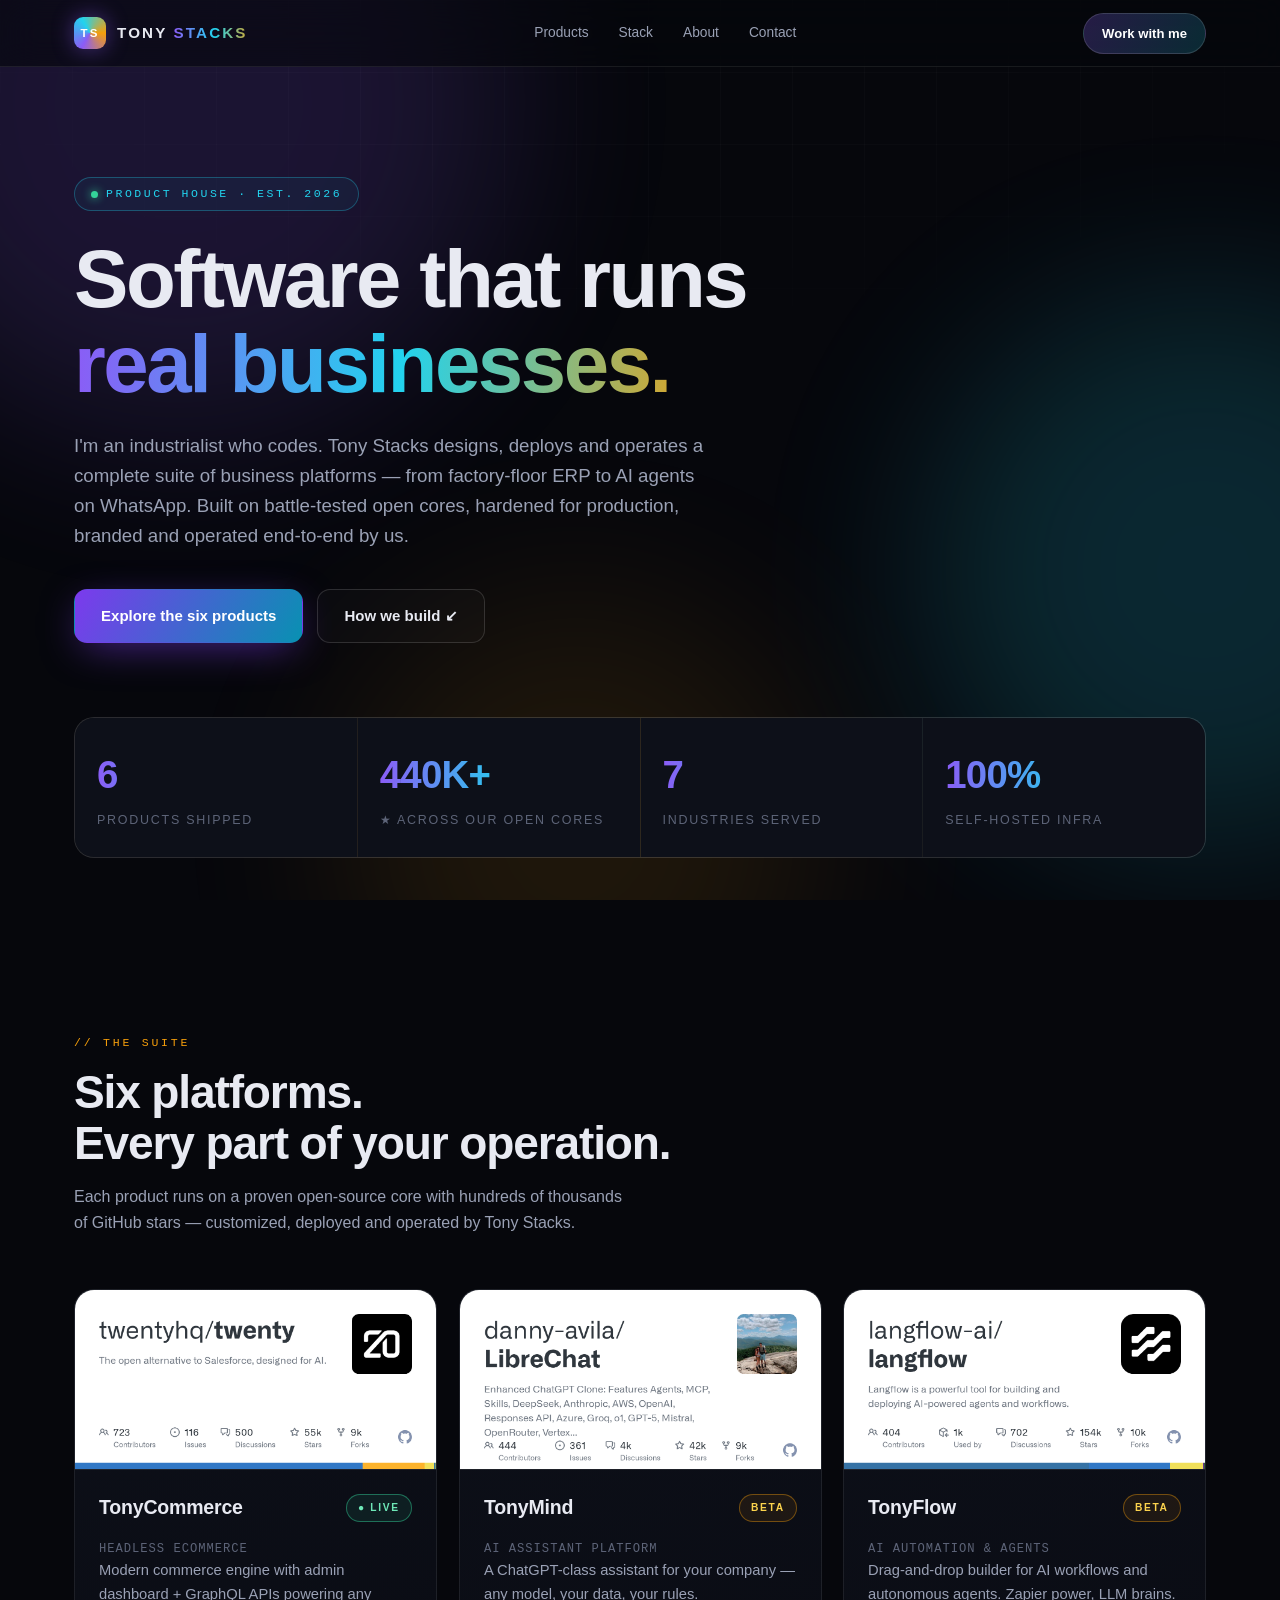
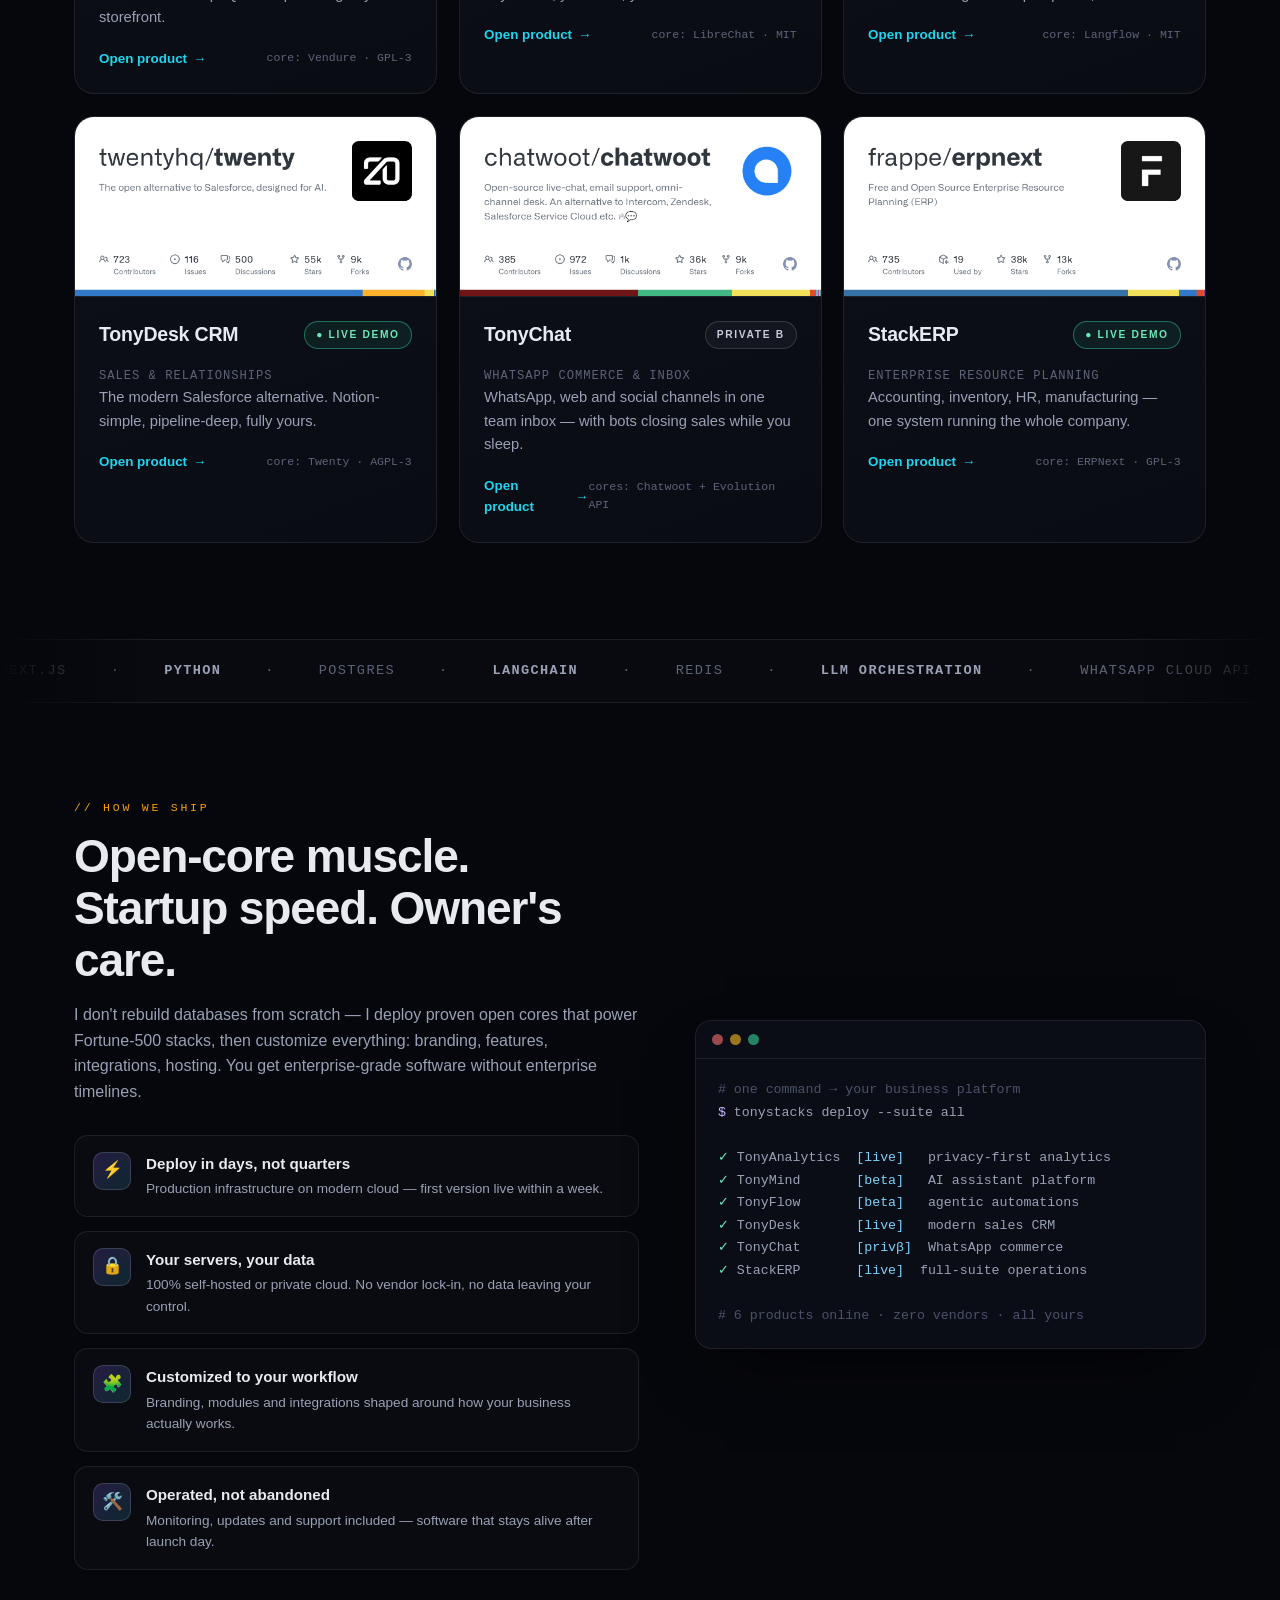
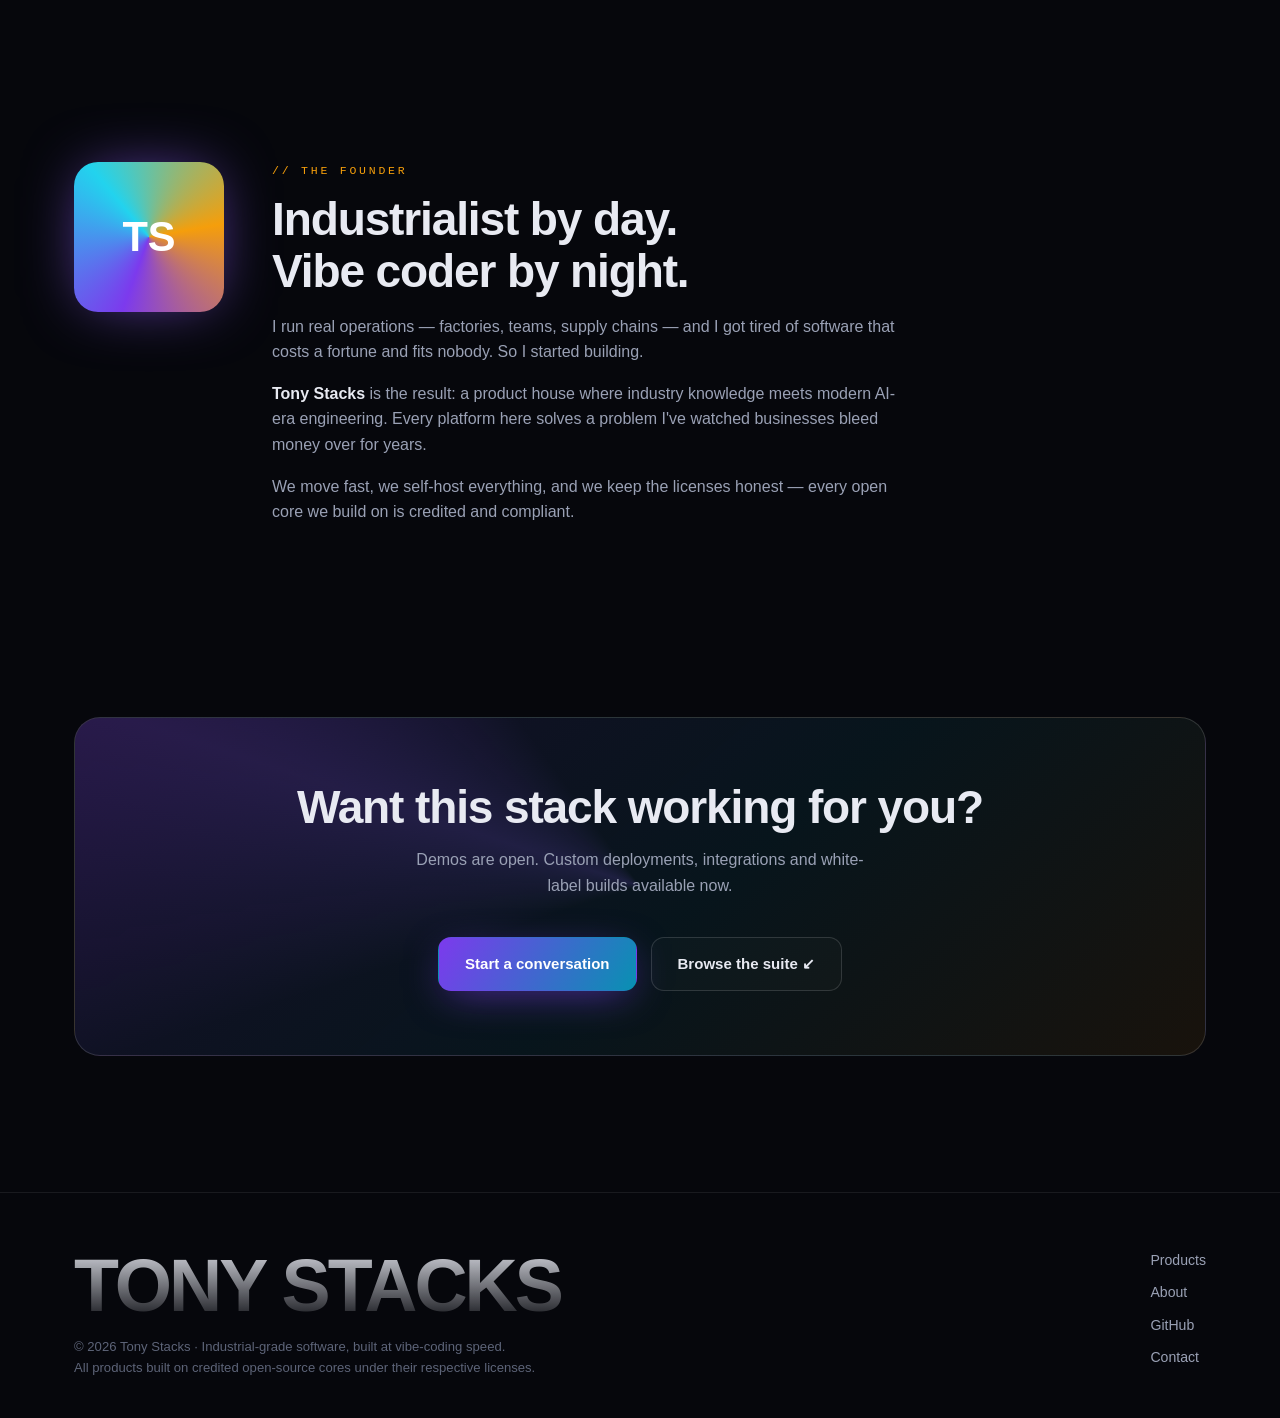
==== commit 17d38afc: "Wire live demos: StackERP+TonyDesk -> static demos, fix commerce admin path, badges live" ====
--- a/index.html
+++ b/index.html
@@ -87,7 +87,7 @@
     <a class="pcard rv" data-tilt href="products/tonydesk.html">
       <div class="thumb"><img src="assets/img/twenty.png" alt="TonyDesk CRM" loading="lazy"></div>
       <div class="body">
-        <div class="ptop"><span class="pname">TonyDesk CRM</span><span class="badge beta">Beta</span></div>
+        <div class="ptop"><span class="pname">TonyDesk CRM</span><span class="badge live">Live Demo</span></div>
         <span class="pcat">SALES &amp; RELATIONSHIPS</span>
         <p class="pdesc">The modern Salesforce alternative. Notion-simple, pipeline-deep, fully yours.</p>
         <div class="pfoot"><span class="open-link">Open product</span><span class="core-tag">core: Twenty · AGPL-3</span></div>
@@ -107,7 +107,7 @@
     <a class="pcard rv d2" data-tilt href="products/stackerp.html">
       <div class="thumb"><img src="assets/img/erpnext.png" alt="StackERP" loading="lazy"></div>
       <div class="body">
-        <div class="ptop"><span class="pname">StackERP</span><span class="badge private">Private β</span></div>
+        <div class="ptop"><span class="pname">StackERP</span><span class="badge live">Live Demo</span></div>
         <span class="pcat">ENTERPRISE RESOURCE PLANNING</span>
         <p class="pdesc">Accounting, inventory, HR, manufacturing — one system running the whole company.</p>
         <div class="pfoot"><span class="open-link">Open product</span><span class="core-tag">core: ERPNext · GPL-3</span></div>
@@ -143,9 +143,9 @@
 <span class="g">✓</span> TonyAnalytics  <span class="s">[live]</span>   privacy-first analytics
 <span class="g">✓</span> TonyMind       <span class="s">[beta]</span>   AI assistant platform
 <span class="g">✓</span> TonyFlow       <span class="s">[beta]</span>   agentic automations
-<span class="g">✓</span> TonyDesk       <span class="s">[beta]</span>   modern sales CRM
+<span class="g">✓</span> TonyDesk       <span class="s">[live]</span>   modern sales CRM
 <span class="g">✓</span> TonyChat       <span class="s">[privβ]</span>  WhatsApp commerce
-<span class="g">✓</span> StackERP       <span class="s">[privβ]</span>  full-suite operations
+<span class="g">✓</span> StackERP       <span class="s">[live]</span>  full-suite operations
 
 <span class="c"># 6 products online · zero vendors · all yours</span></pre>
   </div>
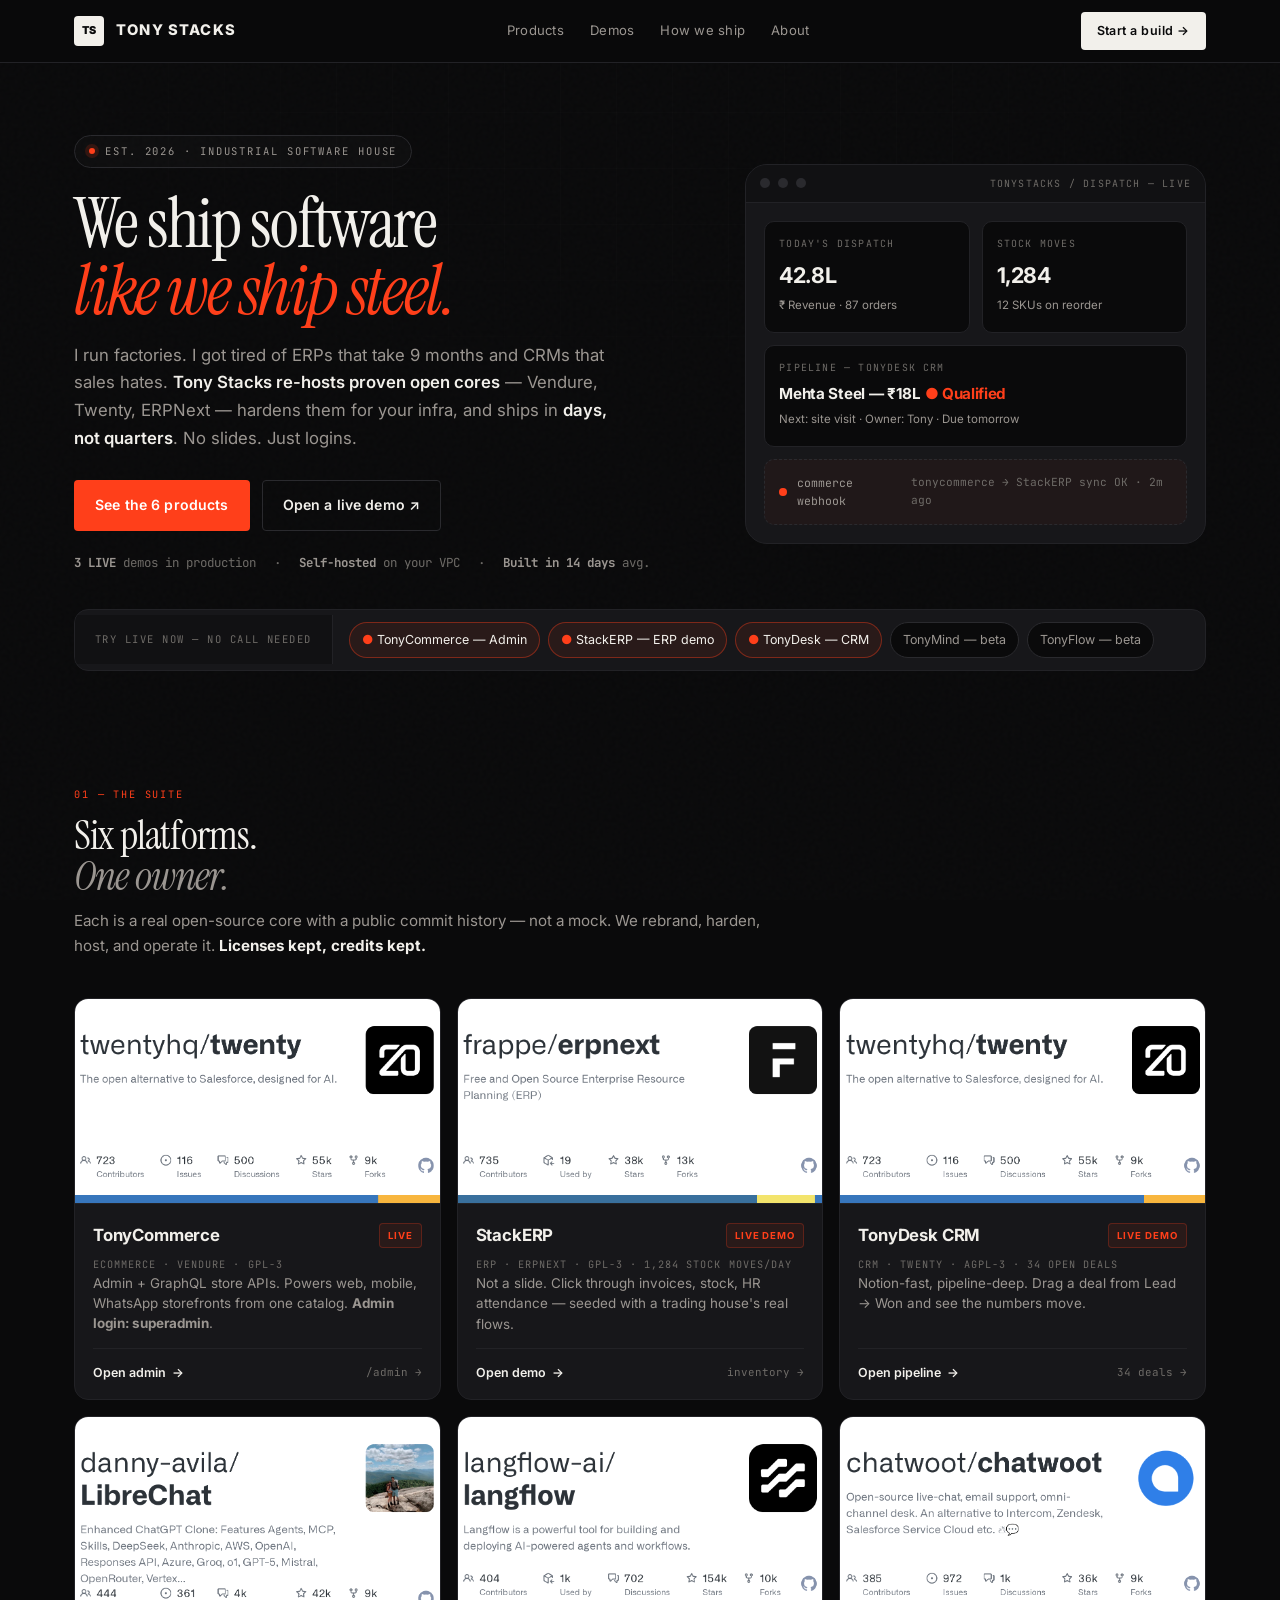
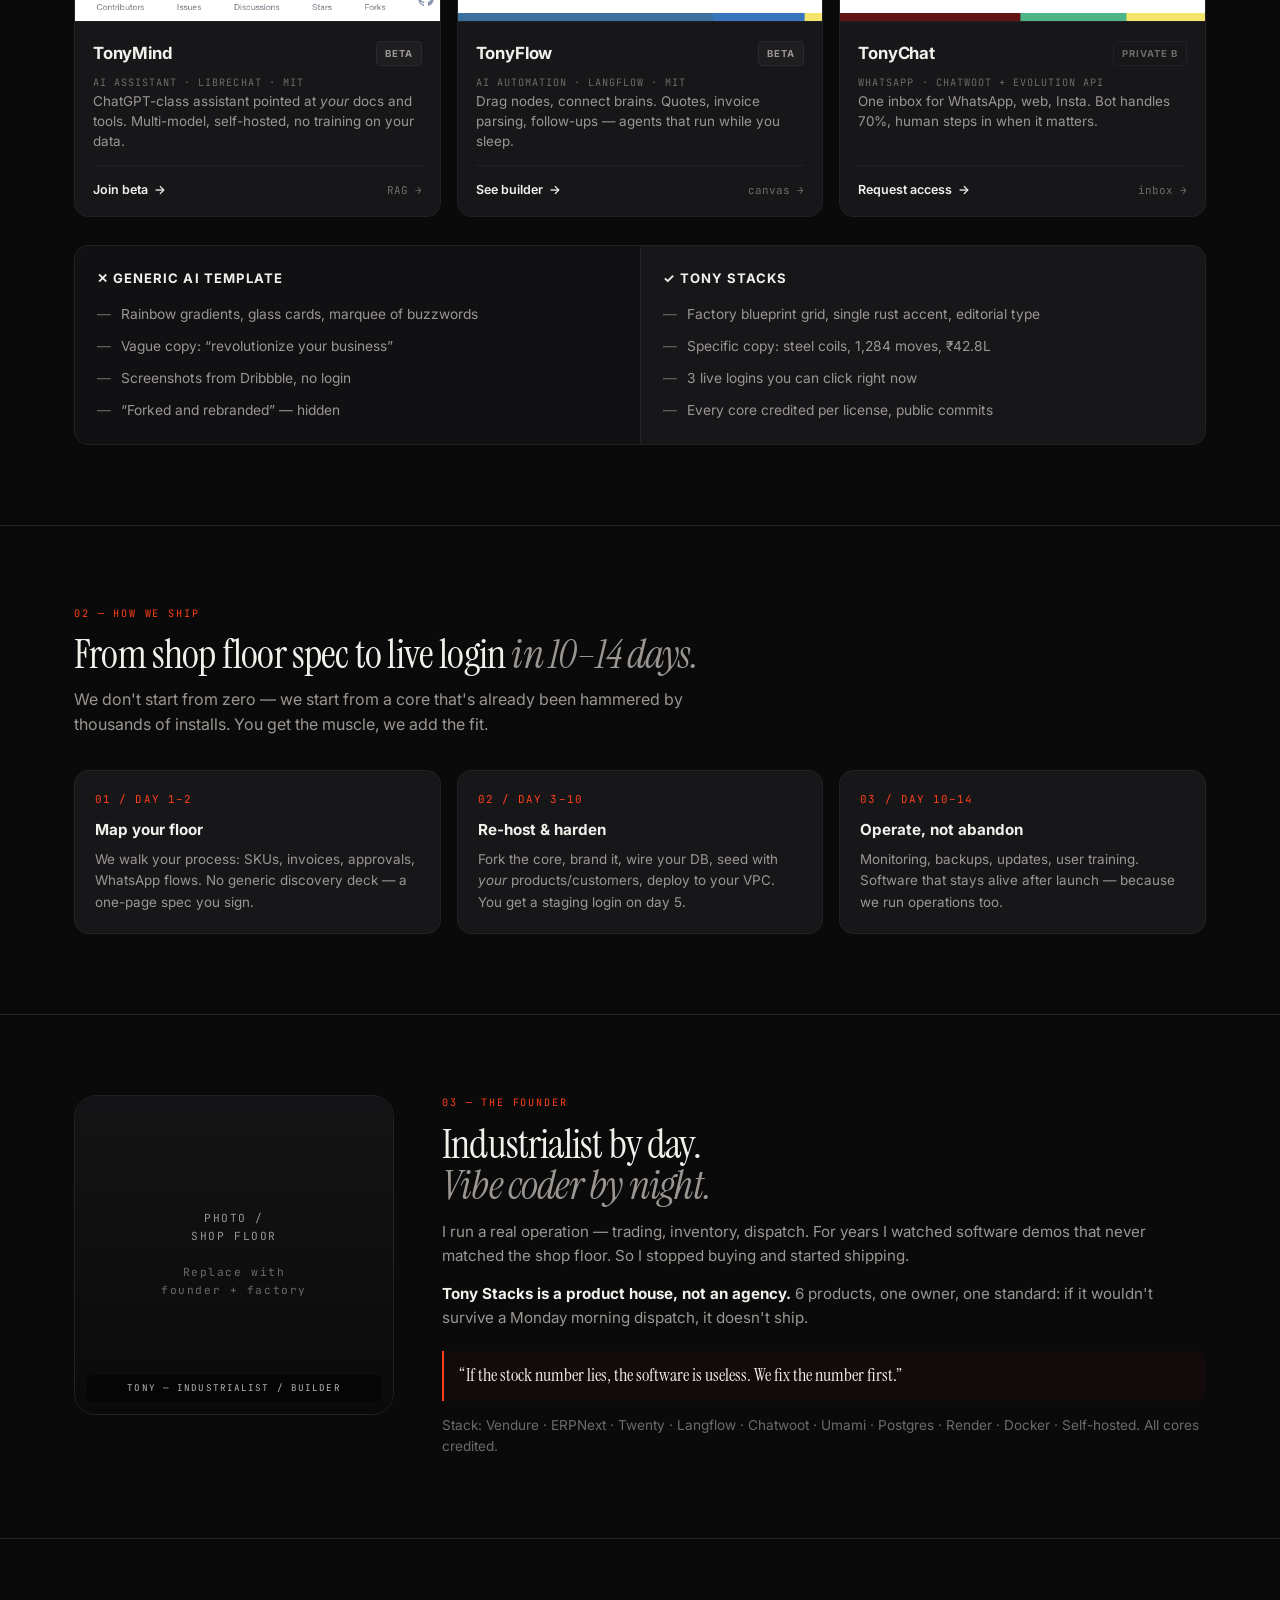
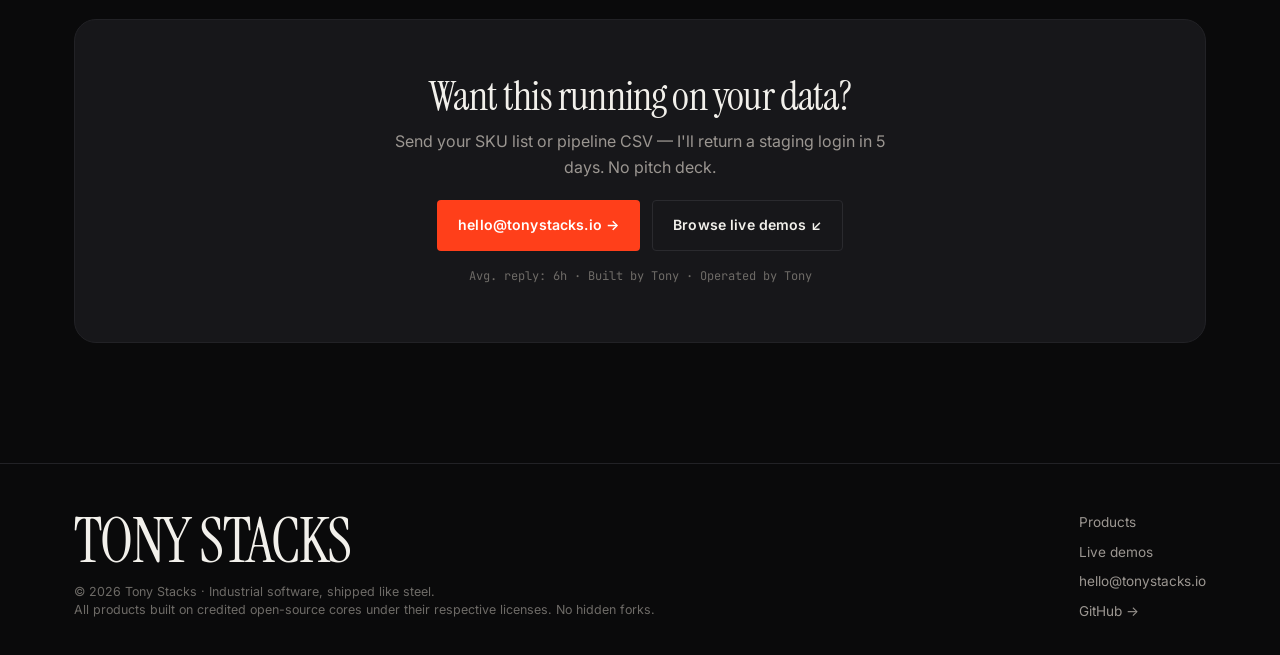
==== commit e3228c97: "Rework portfolio v2: industrial editorial, kill AI gradients - Dedicated team review findings applie" ====
--- a/index.html
+++ b/index.html
@@ -3,187 +3,204 @@
 <head>
 <meta charset="UTF-8">
 <meta name="viewport" content="width=device-width,initial-scale=1">
-<title>TONY STACKS — Industrial-grade software, built at vibe-coding speed</title>
-<meta name="description" content="Tony Stacks builds and operates a full suite of business software: analytics, AI assistants, automation, WhatsApp commerce, ERP and CRM. Six products. One stack.">
-<meta property="og:title" content="TONY STACKS — Six products. One stack.">
-<meta property="og:description" content="Analytics · AI Assistants · Automation · WhatsApp · ERP · CRM">
+<title>TONY STACKS — We ship software like we ship steel.</title>
+<meta name="description" content="Industrialist-built software house. ERP, CRM and commerce platforms deployed on your infra — not slides. 3 live demos, 6 products, 1 team that runs factories.">
+<meta property="og:title" content="TONY STACKS — Industrial software house">
+<meta property="og:description" content="We ship software like we ship steel. 3 live demos in production.">
 <meta property="og:type" content="website">
-<link rel="icon" href="data:image/svg+xml,%3Csvg xmlns='http://www.w3.org/2000/svg' viewBox='0 0 64 64'%3E%3Cdefs%3E%3ClinearGradient id='g' x1='0' y1='0' x2='1' y2='1'%3E%3Cstop offset='0' stop-color='%238b5cf6'/%3E%3Cstop offset='.55' stop-color='%2322d3ee'/%3E%3Cstop offset='1' stop-color='%23f59e0b'/%3E%3C/linearGradient%3E%3C/defs%3E%3Crect width='64' height='64' rx='14' fill='url(%23g)'/%3E%3Ctext x='32' y='43' font-family='Arial,sans-serif' font-size='28' font-weight='900' fill='%23fff' text-anchor='middle'%3ETS%3C/text%3E%3C/svg%3E">
+<link rel="icon" href="data:image/svg+xml,%3Csvg xmlns='http://www.w3.org/2000/svg' viewBox='0 0 64 64'%3E%3Crect width='64' height='64' rx='6' fill='%230A0A0B' stroke='%23222226'/%3E%3Ctext x='32' y='40' font-family='Arial' font-size='22' font-weight='900' fill='%23F2F0EB' text-anchor='middle'%3ETS%3C/text%3E%3C/svg%3E">
 <link rel="stylesheet" href="assets/css/style.css">
 </head>
 <body>
-
-<div class="bg-fx"><div class="orb a"></div><div class="orb b"></div><div class="orb c"></div></div>
+<div class="bg-fx"></div>
 <div class="gridlines"></div>
 
-<!-- NAV -->
 <nav class="nav"><div class="wrap nav-in">
-  <a class="brand" href="index.html"><span class="lg">TS</span><span>TONY&nbsp;<b>STACKS</b></span></a>
+  <a class="brand" href="index.html"><span class="lg">TS</span><span>TONY <b>STACKS</b></span></a>
   <div class="nav-links">
-    <a href="#products">Products</a><a href="#stack">Stack</a><a href="#about">About</a><a href="#contact">Contact</a>
-  </div>
-  <a class="nav-cta" href="#contact">Work with me</a>
+    <a href="#products">Products</a><a href="#proof">Demos</a><a href="#how">How we ship</a><a href="#about">About</a>
+  </div>
+  <a class="nav-cta" href="#contact">Start a build →</a>
   <button class="burger" aria-label="Menu">☰</button>
 </div></nav>
 
-<!-- HERO -->
 <header class="hero"><div class="wrap">
-  <span class="eyebrow rv"><span class="dot"></span> PRODUCT HOUSE · EST. 2026</span>
-  <h1 class="rv d1">Software that runs<br><span class="g">real businesses.</span></h1>
-  <p class="lede rv d2">I'm an industrialist who codes. Tony Stacks designs, deploys and operates a complete suite of business platforms — from factory-floor ERP to AI agents on WhatsApp. Built on battle-tested open cores, hardened for production, branded and operated end-to-end by us.</p>
-  <div class="hero-actions rv d3">
-    <a class="btn primary" href="#products">Explore the six products</a>
-    <a class="btn ghost" href="#stack">How we build ↙</a>
-  </div>
-
-  <!-- STATS -->
-  <div class="stats rv d4">
-    <div class="stat"><div class="n" data-count="6" data-suffix="">0</div><div class="l">Products shipped</div></div>
-    <div class="stat"><div class="n" data-count="440" data-suffix="K+">0</div><div class="l">★ Across our open cores</div></div>
-    <div class="stat"><div class="n" data-count="7" data-suffix="">0</div><div class="l">Industries served</div></div>
-    <div class="stat"><div class="n" data-count="100" data-suffix="%">0</div><div class="l">Self-hosted infra</div></div>
+  <div class="hero-grid">
+    <div>
+      <span class="eyebrow rv"><i></i> EST. 2026 · INDUSTRIAL SOFTWARE HOUSE</span>
+      <h1 class="rv d1">We ship software<br><em>like we ship steel.</em></h1>
+      <p class="lede rv d2">I run factories. I got tired of ERPs that take 9 months and CRMs that sales hates. <b>Tony Stacks re-hosts proven open cores</b> — Vendure, Twenty, ERPNext — hardens them for your infra, and ships in <b>days, not quarters</b>. No slides. Just logins.</p>
+      <div class="hero-actions rv d3">
+        <a class="btn primary" href="#products">See the 6 products</a>
+        <a class="btn ghost" href="https://tonysuite-demo.onrender.com" target="_blank" rel="noopener">Open a live demo ↗</a>
+      </div>
+      <div class="hero-meta rv d3">
+        <span><b>3 LIVE</b> demos in production</span><span>·</span><span><b>Self-hosted</b> on your VPC</span><span>·</span><span><b>Built in 14 days</b> avg.</span>
+      </div>
+    </div>
+    <div class="hero-visual rv d2" aria-hidden="true">
+      <div class="hv-bar"><i></i><i></i><i></i><span>tonystacks / dispatch — live</span></div>
+      <div class="hv-body">
+        <div class="hv-row">
+          <div class="hv-card"><div class="k">Today's dispatch</div><div class="v">42.8L</div><div class="s">₹ Revenue · 87 orders</div></div>
+          <div class="hv-card"><div class="k">Stock moves</div><div class="v">1,284</div><div class="s">12 SKUs on reorder</div></div>
+        </div>
+        <div class="hv-card"><div class="k">Pipeline — TonyDesk CRM</div><div class="v" style="font-size:.95rem">Mehta Steel — ₹18L <span style="color:var(--rust)">● Qualified</span></div><div class="s">Next: site visit · Owner: Tony · Due tomorrow</div></div>
+        <div class="hv-wide"><span class="dot"></span><span style="font-family:'JetBrains Mono',monospace;font-size:.72rem;color:var(--mut)">commerce webhook</span><span style="margin-left:auto;font-family:'JetBrains Mono',monospace;font-size:.7rem;color:var(--dim)">tonycommerce → StackERP sync OK · 2m ago</span></div>
+      </div>
+    </div>
+  </div>
+
+  <div class="proof rv" id="proof">
+    <span class="proof-label">Try live now — no call needed</span>
+    <div class="proof-links">
+      <a class="live" href="https://tonycommerce.onrender.com/admin" target="_blank" rel="noopener">TonyCommerce — Admin</a>
+      <a class="live" href="https://tonysuite-demo.onrender.com" target="_blank" rel="noopener">StackERP — ERP demo</a>
+      <a class="live" href="https://tonydesk-demo.onrender.com" target="_blank" rel="noopener">TonyDesk — CRM</a>
+      <a href="products/tonymind.html">TonyMind — beta</a>
+      <a href="products/tonyflow.html">TonyFlow — beta</a>
+    </div>
   </div>
 </div></header>
 
-<!-- PRODUCTS -->
 <section id="products"><div class="wrap">
   <div class="sec-head rv">
-    <span class="kicker">// THE SUITE</span>
-    <h2>Six platforms.<br>Every part of your operation.</h2>
-    <p>Each product runs on a proven open-source core with hundreds of thousands of GitHub stars — customized, deployed and operated by Tony Stacks.</p>
+    <span class="kicker">01 — THE SUITE</span>
+    <h2>Six platforms. <br><em style="font-family:'Instrument Serif',serif;font-style:italic;color:var(--mut);font-weight:400">One owner.</em></h2>
+    <p>Each is a real open-source core with a public commit history — not a mock. We rebrand, harden, host, and operate it. <b>Licenses kept, credits kept.</b></p>
   </div>
 
   <div class="pgrid">
-    <a class="pcard rv" data-tilt href="products/tonycommerce.html">
+    <a class="pcard rv" href="products/tonycommerce.html">
       <div class="thumb"><img src="assets/img/twenty.png" alt="TonyCommerce" loading="lazy"></div>
       <div class="body">
         <div class="ptop"><span class="pname">TonyCommerce</span><span class="badge live">Live</span></div>
-        <span class="pcat">HEADLESS ECOMMERCE</span>
-        <p class="pdesc">Modern commerce engine with admin dashboard + GraphQL APIs powering any storefront.</p>
-        <div class="pfoot"><span class="open-link">Open product</span><span class="core-tag">core: Vendure · GPL-3</span></div>
-      </div>
-    </a>
-
-    <a class="pcard rv d1" data-tilt href="products/tonymind.html">
-      <div class="thumb"><img src="assets/img/librechat.png" alt="TonyMind AI assistant" loading="lazy"></div>
+        <span class="pcat">ECOMMERCE · Vendure · GPL-3</span>
+        <p class="pdesc">Admin + GraphQL store APIs. Powers web, mobile, WhatsApp storefronts from one catalog. <b>Admin login: superadmin</b>.</p>
+        <div class="pfoot"><span class="open-link">Open admin</span><span class="core-tag">/admin →</span></div>
+      </div>
+    </a>
+
+    <a class="pcard rv d1" href="products/stackerp.html">
+      <div class="thumb"><img src="assets/img/erpnext.png" alt="StackERP" loading="lazy"></div>
+      <div class="body">
+        <div class="ptop"><span class="pname">StackERP</span><span class="badge live">Live demo</span></div>
+        <span class="pcat">ERP · ERPNext · GPL-3 · 1,284 stock moves/day</span>
+        <p class="pdesc">Not a slide. Click through invoices, stock, HR attendance — seeded with a trading house's real flows.</p>
+        <div class="pfoot"><span class="open-link">Open demo</span><span class="core-tag">inventory →</span></div>
+      </div>
+    </a>
+
+    <a class="pcard rv d2" href="products/tonydesk.html">
+      <div class="thumb"><img src="assets/img/twenty.png" alt="TonyDesk" loading="lazy"></div>
+      <div class="body">
+        <div class="ptop"><span class="pname">TonyDesk CRM</span><span class="badge live">Live demo</span></div>
+        <span class="pcat">CRM · Twenty · AGPL-3 · 34 open deals</span>
+        <p class="pdesc">Notion-fast, pipeline-deep. Drag a deal from Lead → Won and see the numbers move.</p>
+        <div class="pfoot"><span class="open-link">Open pipeline</span><span class="core-tag">34 deals →</span></div>
+      </div>
+    </a>
+
+    <a class="pcard rv" href="products/tonymind.html">
+      <div class="thumb"><img src="assets/img/librechat.png" alt="TonyMind" loading="lazy"></div>
       <div class="body">
         <div class="ptop"><span class="pname">TonyMind</span><span class="badge beta">Beta</span></div>
-        <span class="pcat">AI ASSISTANT PLATFORM</span>
-        <p class="pdesc">A ChatGPT-class assistant for your company — any model, your data, your rules.</p>
-        <div class="pfoot"><span class="open-link">Open product</span><span class="core-tag">core: LibreChat · MIT</span></div>
-      </div>
-    </a>
-
-    <a class="pcard rv d2" data-tilt href="products/tonyflow.html">
-      <div class="thumb"><img src="assets/img/langflow.png" alt="TonyFlow automation builder" loading="lazy"></div>
+        <span class="pcat">AI ASSISTANT · LibreChat · MIT</span>
+        <p class="pdesc">ChatGPT-class assistant pointed at <i>your</i> docs and tools. Multi-model, self-hosted, no training on your data.</p>
+        <div class="pfoot"><span class="open-link">Join beta</span><span class="core-tag">RAG →</span></div>
+      </div>
+    </a>
+
+    <a class="pcard rv d1" href="products/tonyflow.html">
+      <div class="thumb"><img src="assets/img/langflow.png" alt="TonyFlow" loading="lazy"></div>
       <div class="body">
         <div class="ptop"><span class="pname">TonyFlow</span><span class="badge beta">Beta</span></div>
-        <span class="pcat">AI AUTOMATION &amp; AGENTS</span>
-        <p class="pdesc">Drag-and-drop builder for AI workflows and autonomous agents. Zapier power, LLM brains.</p>
-        <div class="pfoot"><span class="open-link">Open product</span><span class="core-tag">core: Langflow · MIT</span></div>
-      </div>
-    </a>
-
-    <a class="pcard rv" data-tilt href="products/tonydesk.html">
-      <div class="thumb"><img src="assets/img/twenty.png" alt="TonyDesk CRM" loading="lazy"></div>
-      <div class="body">
-        <div class="ptop"><span class="pname">TonyDesk CRM</span><span class="badge live">Live Demo</span></div>
-        <span class="pcat">SALES &amp; RELATIONSHIPS</span>
-        <p class="pdesc">The modern Salesforce alternative. Notion-simple, pipeline-deep, fully yours.</p>
-        <div class="pfoot"><span class="open-link">Open product</span><span class="core-tag">core: Twenty · AGPL-3</span></div>
-      </div>
-    </a>
-
-    <a class="pcard rv d1" data-tilt href="products/tonychat.html">
-      <div class="thumb"><img src="assets/img/chatwoot.png" alt="TonyChat omnichannel inbox" loading="lazy"></div>
+        <span class="pcat">AI AUTOMATION · Langflow · MIT</span>
+        <p class="pdesc">Drag nodes, connect brains. Quotes, invoice parsing, follow-ups — agents that run while you sleep.</p>
+        <div class="pfoot"><span class="open-link">See builder</span><span class="core-tag">canvas →</span></div>
+      </div>
+    </a>
+
+    <a class="pcard rv d2" href="products/tonychat.html">
+      <div class="thumb"><img src="assets/img/chatwoot.png" alt="TonyChat" loading="lazy"></div>
       <div class="body">
         <div class="ptop"><span class="pname">TonyChat</span><span class="badge private">Private β</span></div>
-        <span class="pcat">WHATSAPP COMMERCE &amp; INBOX</span>
-        <p class="pdesc">WhatsApp, web and social channels in one team inbox — with bots closing sales while you sleep.</p>
-        <div class="pfoot"><span class="open-link">Open product</span><span class="core-tag">cores: Chatwoot + Evolution API</span></div>
-      </div>
-    </a>
-
-    <a class="pcard rv d2" data-tilt href="products/stackerp.html">
-      <div class="thumb"><img src="assets/img/erpnext.png" alt="StackERP" loading="lazy"></div>
-      <div class="body">
-        <div class="ptop"><span class="pname">StackERP</span><span class="badge live">Live Demo</span></div>
-        <span class="pcat">ENTERPRISE RESOURCE PLANNING</span>
-        <p class="pdesc">Accounting, inventory, HR, manufacturing — one system running the whole company.</p>
-        <div class="pfoot"><span class="open-link">Open product</span><span class="core-tag">core: ERPNext · GPL-3</span></div>
-      </div>
-    </a>
-  </div>
-</div></section>
-
-<!-- MARQUEE -->
-<div class="marquee" aria-hidden="true"><div class="marq-in">
-  <span>NEXT.JS</span><span>·</span><span><b>PYTHON</b></span><span>·</span><span>POSTGRES</span><span>·</span><span><b>LANGCHAIN</b></span><span>·</span><span>REDIS</span><span>·</span><span><b>LLM ORCHESTRATION</b></span><span>·</span><span>WHATSAPP CLOUD API</span><span>·</span><span><b>DOCKER</b></span><span>·</span><span>MULTI-TENANT SAAS</span><span>·</span><span><b>RAG PIPELINES</b></span><span>·</span><span>EDGE DEPLOY</span><span>·</span>
-  <span>NEXT.JS</span><span>·</span><span><b>PYTHON</b></span><span>·</span><span>POSTGRES</span><span>·</span><span><b>LANGCHAIN</b></span><span>·</span><span>REDIS</span><span>·</span><span><b>LLM ORCHESTRATION</b></span><span>·</span><span>WHATSAPP CLOUD API</span><span>·</span><span><b>DOCKER</b></span><span>·</span><span>MULTI-TENANT SAAS</span><span>·</span><span><b>RAG PIPELINES</b></span><span>·</span><span>EDGE DEPLOY</span><span>·</span>
-</div></div>
-
-<!-- WHY / SPLIT -->
-<section id="stack"><div class="wrap split">
-  <div class="rv">
-    <span class="kicker">// HOW WE SHIP</span>
-    <h2>Open-core muscle.<br>Startup speed. Owner's care.</h2>
-    <p style="color:var(--mut);margin-top:16px">I don't rebuild databases from scratch — I deploy proven open cores that power Fortune-500 stacks, then customize everything: branding, features, integrations, hosting. You get enterprise-grade software without enterprise timelines.</p>
-    <div class="flist">
-      <div class="fi"><span class="ic">⚡</span><div><h4>Deploy in days, not quarters</h4><p>Production infrastructure on modern cloud — first version live within a week.</p></div></div>
-      <div class="fi"><span class="ic">🔒</span><div><h4>Your servers, your data</h4><p>100% self-hosted or private cloud. No vendor lock-in, no data leaving your control.</p></div></div>
-      <div class="fi"><span class="ic">🧩</span><div><h4>Customized to your workflow</h4><p>Branding, modules and integrations shaped around how your business actually works.</p></div></div>
-      <div class="fi"><span class="ic">🛠️</span><div><h4>Operated, not abandoned</h4><p>Monitoring, updates and support included — software that stays alive after launch day.</p></div></div>
-    </div>
-  </div>
-  <div class="codecard rv d2">
-    <div class="codebar"><i></i><i></i><i></i></div>
-<pre><span class="c"># one command → your business platform</span>
-<span class="k">$</span> tonystacks deploy --suite all
-
-<span class="g">✓</span> TonyAnalytics  <span class="s">[live]</span>   privacy-first analytics
-<span class="g">✓</span> TonyMind       <span class="s">[beta]</span>   AI assistant platform
-<span class="g">✓</span> TonyFlow       <span class="s">[beta]</span>   agentic automations
-<span class="g">✓</span> TonyDesk       <span class="s">[live]</span>   modern sales CRM
-<span class="g">✓</span> TonyChat       <span class="s">[privβ]</span>  WhatsApp commerce
-<span class="g">✓</span> StackERP       <span class="s">[live]</span>  full-suite operations
-
-<span class="c"># 6 products online · zero vendors · all yours</span></pre>
-  </div>
-</div></section>
-
-<!-- ABOUT -->
+        <span class="pcat">WHATSAPP · Chatwoot + Evolution API</span>
+        <p class="pdesc">One inbox for WhatsApp, web, Insta. Bot handles 70%, human steps in when it matters.</p>
+        <div class="pfoot"><span class="open-link">Request access</span><span class="core-tag">inbox →</span></div>
+      </div>
+    </a>
+  </div>
+
+  <div class="compare rv">
+    <div class="comp bad">
+      <h4>✕ Generic AI template</h4>
+      <ul>
+        <li>Rainbow gradients, glass cards, marquee of buzzwords</li>
+        <li>Vague copy: “revolutionize your business”</li>
+        <li>Screenshots from Dribbble, no login</li>
+        <li>“Forked and rebranded” — hidden</li>
+      </ul>
+    </div>
+    <div class="comp">
+      <h4>✓ Tony Stacks</h4>
+      <ul>
+        <li>Factory blueprint grid, single rust accent, editorial type</li>
+        <li>Specific copy: steel coils, 1,284 moves, ₹42.8L</li>
+        <li>3 live logins you can click right now</li>
+        <li>Every core credited per license, public commits</li>
+      </ul>
+    </div>
+  </div>
+</div></section>
+
+<section id="how"><div class="wrap">
+  <span class="kicker">02 — HOW WE SHIP</span>
+  <h2 class="rv">From shop floor spec to live login <em style="font-family:'Instrument Serif',serif;font-style:italic;color:var(--mut);font-weight:400">in 10–14 days.</em></h2>
+  <p style="color:var(--mut);max-width:640px;margin-top:12px" class="rv">We don't start from zero — we start from a core that's already been hammered by thousands of installs. You get the muscle, we add the fit.</p>
+  <div class="steps">
+    <div class="step rv"><div class="n">01 / DAY 1–2</div><h4>Map your floor</h4><p>We walk your process: SKUs, invoices, approvals, WhatsApp flows. No generic discovery deck — a one-page spec you sign.</p></div>
+    <div class="step rv d1"><div class="n">02 / DAY 3–10</div><h4>Re-host & harden</h4><p>Fork the core, brand it, wire your DB, seed with <i>your</i> products/customers, deploy to your VPC. You get a staging login on day 5.</p></div>
+    <div class="step rv d2"><div class="n">03 / DAY 10–14</div><h4>Operate, not abandon</h4><p>Monitoring, backups, updates, user training. Software that stays alive after launch — because we run operations too.</p></div>
+  </div>
+</div></section>
+
 <section id="about"><div class="wrap about-grid">
-  <div class="avatar rv">TS</div>
+  <div class="avatar rv">
+    <div style="width:100%;height:100%;display:grid;place-items:center;background:linear-gradient(180deg,#141416,#0A0A0B);color:var(--mut);font-family:'JetBrains Mono',monospace;font-size:.7rem;letter-spacing:.14em;text-align:center;padding:24px">
+      <span>PHOTO / <br>SHOP FLOOR<br><br><span style="color:var(--dim)">Replace with<br>founder + factory</span></span>
+    </div>
+  </div>
   <div class="about-txt rv d1">
-    <span class="kicker">// THE FOUNDER</span>
-    <h2>Industrialist by day.<br>Vibe coder by night.</h2>
-    <p>I run real operations — factories, teams, supply chains — and I got tired of software that costs a fortune and fits nobody. So I started building.</p>
-    <p><b>Tony Stacks</b> is the result: a product house where industry knowledge meets modern AI-era engineering. Every platform here solves a problem I've watched businesses bleed money over for years.</p>
-    <p>We move fast, we self-host everything, and we keep the licenses honest — every open core we build on is credited and compliant.</p>
-  </div>
-</div></section>
-
-<!-- CTA BAND -->
+    <span class="kicker">03 — THE FOUNDER</span>
+    <h2>Industrialist by day.<br><em style="font-family:'Instrument Serif',serif;font-style:italic;color:var(--mut);font-weight:400">Vibe coder by night.</em></h2>
+    <p>I run a real operation — trading, inventory, dispatch. For years I watched software demos that never matched the shop floor. So I stopped buying and started shipping.</p>
+    <p><b>Tony Stacks is a product house, not an agency.</b> 6 products, one owner, one standard: if it wouldn't survive a Monday morning dispatch, it doesn't ship.</p>
+    <div class="quote">“If the stock number lies, the software is useless. We fix the number first.”</div>
+    <p style="font-size:.85rem;color:var(--dim);margin-top:14px">Stack: Vendure · ERPNext · Twenty · Langflow · Chatwoot · Umami · Postgres · Render · Docker · Self-hosted. All cores credited.</p>
+  </div>
+</div></section>
+
 <section id="contact"><div class="wrap">
   <div class="band rv">
-    <h2>Want this stack working for you?</h2>
-    <p>Demos are open. Custom deployments, integrations and white-label builds available now.</p>
-    <div class="hero-actions" style="justify-content:center">
-      <a class="btn primary" href="mailto:hello@tonystacks.io">Start a conversation</a>
-      <a class="btn ghost" href="#products">Browse the suite ↙</a>
-    </div>
-  </div>
-</div></section>
-
-<!-- FOOTER -->
+    <h2>Want this running on your data?</h2>
+    <p>Send your SKU list or pipeline CSV — I'll return a staging login in 5 days. No pitch deck.</p>
+    <div class="hero-actions" style="justify-content:center;margin-top:20px">
+      <a class="btn primary" href="mailto:hello@tonystacks.io?subject=Build request — Tony Stacks">hello@tonystacks.io →</a>
+      <a class="btn ghost" href="#products">Browse live demos ↙</a>
+    </div>
+    <p style="color:var(--dim);font-size:.75rem;margin-top:16px;font-family:'JetBrains Mono',monospace">Avg. reply: 6h · Built by Tony · Operated by Tony</p>
+  </div>
+</div></section>
+
 <footer><div class="wrap">
   <div class="f-grid">
     <div>
       <div class="wordmark">TONY STACKS</div>
-      <p class="f-meta">© <span data-year></span> Tony Stacks · Industrial-grade software, built at vibe-coding speed.<br>All products built on credited open-source cores under their respective licenses.</p>
+      <p class="f-meta">© <span data-year></span> Tony Stacks · Industrial software, shipped like steel.<br>All products built on credited open-source cores under their respective licenses. No hidden forks.</p>
     </div>
     <div class="f-links">
-      <a href="#products">Products</a><a href="#about">About</a><a href="https://github.com/" target="_blank" rel="noopener">GitHub</a><a href="mailto:hello@tonystacks.io">Contact</a>
+      <a href="#products">Products</a><a href="#proof">Live demos</a><a href="mailto:hello@tonystacks.io">hello@tonystacks.io</a><a href="https://github.com/Devilalsoangel" target="_blank" rel="noopener">GitHub →</a>
     </div>
   </div>
 </div></footer>
--- a/assets/css/style.css
+++ b/assets/css/style.css
@@ -1,199 +1,195 @@
-/* ============ TONY STACKS — frontier design system ============ */
+@import url('https://fonts.googleapis.com/css2?family=Instrument+Serif:ital@0;1&family=Inter:wght@400;500;600;700;800&family=JetBrains+Mono:wght@400;500&display=swap');
+/* ============ TONY STACKS v2 — Industrial Editorial ============ */
 :root{
-  --bg:#06070c; --bg2:#0a0c14; --panel:#0d1019;
-  --line:rgba(255,255,255,.08); --line2:rgba(255,255,255,.14);
-  --txt:#e8eaf2; --mut:#9aa1b5; --dim:#5d6478;
-  --vio:#8b5cf6; --cyan:#22d3ee; --amber:#f59e0b; --grn:#34d399; --red:#fb4a36;
-  --grad:linear-gradient(92deg,#8b5cf6 0%,#22d3ee 55%,#f59e0b 110%);
-  --r:20px; --maxw:1180px;
+  --bg:#0A0A0B; --bg2:#111113; --panel:#17171A; --panel2:#1C1C1F;
+  --line:#222226; --line2:#2A2A2E; --hair:rgba(255,255,255,.06);
+  --txt:#F2F0EB; --mut:#9B9691; --dim:#6E6B67; --faint:#3A3836;
+  --rust:#FF3F1A; --rust2:#E83712; --steel:#8A9BA8; --paper:#F2F0EB;
+  --r:14px; --r2:22px; --maxw:1180px;
 }
 *{margin:0;padding:0;box-sizing:border-box}
 html{scroll-behavior:smooth}
-body{
-  background:var(--bg);color:var(--txt);
-  font-family:"Inter",-apple-system,"Segoe UI",Roboto,sans-serif;
-  -webkit-font-smoothing:antialiased;overflow-x:hidden;line-height:1.6;
+body{background:var(--bg);color:var(--txt);font-family:"Inter",-apple-system,Segoe UI,Roboto,sans-serif;-webkit-font-smoothing:antialiased;line-height:1.6;overflow-x:hidden}
+::selection{background:rgba(255,63,26,.3)}
+a{color:inherit;text-decoration:none}img{max-width:100%;display:block}
+
+/* blueprint background — replaces orbs */
+.bg-fx{position:fixed;inset:0;z-index:-2;pointer-events:none;background:var(--bg)}
+.gridlines{position:fixed;inset:0;z-index:-1;pointer-events:none;opacity:.22;
+  background-image:
+    linear-gradient(var(--hair) 1px, transparent 1px),
+    linear-gradient(90deg, var(--hair) 1px, transparent 1px);
+  background-size:56px 56px;
+  -webkit-mask-image:radial-gradient(ellipse 80% 55% at 50% 12%, #000 30%, transparent 78%);
+          mask-image:radial-gradient(ellipse 80% 55% at 50% 12%, #000 30%, transparent 78%);
 }
-::selection{background:rgba(139,92,246,.35)}
-a{color:inherit;text-decoration:none}
-img{max-width:100%;display:block}
-
-/* ambient background */
-.bg-fx{position:fixed;inset:0;z-index:-2;pointer-events:none;overflow:hidden}
-.orb{position:absolute;border-radius:50%;filter:blur(90px);opacity:.16;animation:drift 22s ease-in-out infinite alternate}
-.orb.a{width:52vw;height:52vw;background:var(--vio);top:-18vw;left:-12vw}
-.orb.b{width:44vw;height:44vw;background:var(--cyan);top:32vh;right:-16vw;animation-delay:-8s}
-.orb.c{width:38vw;height:38vw;background:var(--amber);bottom:-14vw;left:26vw;opacity:.10;animation-delay:-15s}
-@keyframes drift{to{transform:translate(60px,-40px) scale(1.08)}}
-.gridlines{position:fixed;inset:0;z-index:-1;pointer-events:none;
-  background-image:linear-gradient(var(--line) 1px,transparent 1px),linear-gradient(90deg,var(--line) 1px,transparent 1px);
-  background-size:72px 72px;opacity:.28;
-  -webkit-mask-image:radial-gradient(ellipse 90% 60% at 50% 0%,#000 30%,transparent 75%);
-          mask-image:radial-gradient(ellipse 90% 60% at 50% 0%,#000 30%,transparent 75%);
+.bg-fx::after{content:"";position:fixed;inset:0;z-index:-1;pointer-events:none;opacity:.04;
+  background-image:url("data:image/svg+xml,%3Csvg viewBox='0 0 256 256' xmlns='http://www.w3.org/2000/svg'%3E%3Cfilter id='n'%3E%3CfeTurbulence type='fractalNoise' baseFrequency='0.9'/%3E%3C/filter%3E%3Crect width='100%25' height='100%25' filter='url(%23n)' opacity='0.5'/%3E%3C/svg%3E");
 }
 
 .wrap{max-width:var(--maxw);margin:0 auto;padding:0 24px}
-.mono{font-family:ui-monospace,"JetBrains Mono","SF Mono",Menlo,monospace}
+.mono{font-family:"JetBrains Mono",ui-monospace,Menlo,monospace}
+.serif{font-family:"Instrument Serif", Georgia, serif}
 
-/* ---------- nav ---------- */
-.nav{position:sticky;top:0;z-index:50;backdrop-filter:blur(18px);-webkit-backdrop-filter:blur(18px);
-  background:rgba(6,7,12,.62);border-bottom:1px solid var(--line)}
-.nav-in{display:flex;align-items:center;justify-content:space-between;height:66px}
-.brand{display:flex;align-items:center;gap:11px;font-weight:800;letter-spacing:.14em;font-size:.95rem}
-.brand .lg{width:32px;height:32px;border-radius:9px;display:grid;place-items:center;font-size:.72rem;font-weight:900;color:#fff;
-  background:conic-gradient(from 210deg,#8b5cf6,#22d3ee,#f59e0b,#8b5cf6);box-shadow:0 0 22px rgba(139,92,246,.45)}
-.brand span b{background:var(--grad);-webkit-background-clip:text;background-clip:text;-webkit-text-fill-color:transparent}
-.nav-links{display:flex;gap:30px;font-size:.86rem;color:var(--mut)}
-.nav-links a{position:relative;padding:6px 0;transition:color .2s}
-.nav-links a:hover{color:var(--txt)}
-.nav-links a::after{content:"";position:absolute;left:0;bottom:0;height:1px;width:0;background:var(--grad);transition:width .25s}
-.nav-links a:hover::after{width:100%}
-.nav-cta{font-size:.82rem;font-weight:600;padding:9px 18px;border-radius:99px;color:#fff;
-  background:linear-gradient(120deg,rgba(139,92,246,.25),rgba(34,211,238,.18));border:1px solid var(--line2);transition:.25s}
-.nav-cta:hover{border-color:rgba(139,92,246,.65);box-shadow:0 0 24px rgba(139,92,246,.25)}
-.burger{display:none;background:none;border:1px solid var(--line2);border-radius:10px;color:var(--txt);padding:7px 11px;font-size:1rem;cursor:pointer}
+/* NAV — solid, not glass */
+.nav{position:sticky;top:0;z-index:50;background:rgba(10,10,11,.88);backdrop-filter:blur(8px);-webkit-backdrop-filter:blur(8px);border-bottom:1px solid var(--line)}
+.nav-in{display:flex;align-items:center;justify-content:space-between;height:62px;gap:20px}
+.brand{display:flex;align-items:center;gap:12px;font-weight:800;letter-spacing:.08em;font-size:.92rem}
+.brand .lg{width:30px;height:30px;background:var(--txt);color:var(--bg);border-radius:4px;display:grid;place-items:center;font-size:.68rem;font-weight:900;letter-spacing:.04em}
+.brand span b{font-weight:800}
+.nav-links{display:flex;gap:26px;font-size:.82rem;color:var(--mut);letter-spacing:.02em}
+.nav-links a{padding:6px 0;border-bottom:1px solid transparent;transition:.2s}
+.nav-links a:hover{color:var(--txt);border-bottom-color:var(--txt)}
+.nav-cta{font-size:.78rem;font-weight:600;letter-spacing:.04em;padding:9px 16px;background:var(--txt);color:var(--bg);border-radius:4px;transition:.15s}
+.nav-cta:hover{background:#fff;transform:translateY(-1px)}
+.burger{display:none;background:none;border:1px solid var(--line2);border-radius:6px;color:var(--txt);padding:7px 11px;font-size:1rem;cursor:pointer}
 
-/* ---------- hero ---------- */
-.hero{position:relative;padding:110px 0 80px;text-align:left}
-.eyebrow{display:inline-flex;align-items:center;gap:8px;font-family:ui-monospace,Menlo,monospace;
-  font-size:.72rem;letter-spacing:.22em;text-transform:uppercase;color:var(--cyan);
-  border:1px solid rgba(34,211,238,.3);border-radius:99px;padding:7px 16px;margin-bottom:26px;background:rgba(34,211,238,.05)}
-.dot{width:7px;height:7px;border-radius:50%;background:var(--grn);box-shadow:0 0 10px var(--grn);animation:pulse 1.8s infinite}
-@keyframes pulse{50%{opacity:.35}}
-h1{font-size:clamp(2.7rem,6.4vw,5.1rem);line-height:1.04;font-weight:800;letter-spacing:-.03em}
-h1 .g{background:var(--grad);-webkit-background-clip:text;background-clip:text;-webkit-text-fill-color:transparent}
-.lede{margin-top:24px;max-width:640px;color:var(--mut);font-size:clamp(1rem,1.5vw,1.17rem)}
-.hero-actions{display:flex;gap:14px;margin-top:38px;flex-wrap:wrap}
-.btn{display:inline-flex;align-items:center;gap:9px;font-weight:650;font-size:.94rem;padding:14px 26px;border-radius:13px;transition:.25s;cursor:pointer;border:1px solid transparent}
-.btn.primary{color:#fff;background:linear-gradient(120deg,#7c3aed,#0891b2);box-shadow:0 10px 40px -10px rgba(124,58,237,.65)}
-.btn.primary:hover{transform:translateY(-2px);box-shadow:0 16px 46px -10px rgba(124,58,237,.85)}
-.btn.ghost{border-color:var(--line2);color:var(--txt);background:rgba(255,255,255,.02)}
-.btn.ghost:hover{border-color:rgba(255,255,255,.3);background:rgba(255,255,255,.05)}
+/* HERO — editorial split */
+.hero{position:relative;padding:72px 0 36px}
+.hero-grid{display:grid;grid-template-columns:1.15fr .85fr;gap:48px;align-items:center}
+.eyebrow{display:inline-flex;align-items:center;gap:10px;font-family:"JetBrains Mono",monospace;font-size:.66rem;letter-spacing:.18em;text-transform:uppercase;color:var(--mut);border:1px solid var(--line2);border-radius:99px;padding:7px 14px;margin-bottom:22px;background:rgba(255,255,255,.02)}
+.eyebrow i{width:6px;height:6px;border-radius:50%;background:var(--rust);box-shadow:0 0 0 4px rgba(255,63,26,.15)}
+h1{font-family:"Instrument Serif",Georgia,serif;font-size:clamp(2.6rem,5.5vw,4.6rem);line-height:.95;letter-spacing:-.03em;font-weight:400}
+h1 em{font-style:italic;color:var(--rust);font-weight:400}
+.lede{margin-top:18px;color:var(--mut);font-size:1.05rem;max-width:560px;line-height:1.65}
+.lede b{color:var(--txt);font-weight:600}
+.hero-actions{display:flex;gap:12px;margin-top:28px;flex-wrap:wrap}
+.btn{display:inline-flex;align-items:center;gap:8px;font-weight:600;font-size:.88rem;padding:13px 20px;border-radius:4px;transition:.15s;cursor:pointer;border:1px solid transparent;letter-spacing:.01em}
+.btn.primary{background:var(--rust);color:#fff}
+.btn.primary:hover{background:var(--rust2);transform:translateY(-1px)}
+.btn.ghost{border-color:var(--line2);color:var(--txt);background:transparent}
+.btn.ghost:hover{border-color:var(--txt);background:rgba(255,255,255,.04)}
+.hero-meta{margin-top:22px;display:flex;gap:18px;flex-wrap:wrap;color:var(--dim);font-size:.78rem;font-family:"JetBrains Mono",monospace}
+.hero-meta b{color:var(--mut)}
+.hero-visual{position:relative;border:1px solid var(--line);border-radius:var(--r2);overflow:hidden;background:var(--panel);min-height:380px;display:flex;flex-direction:column}
+.hv-bar{height:38px;border-bottom:1px solid var(--line);display:flex;align-items:center;gap:8px;padding:0 14px;background:var(--bg2)}
+.hv-bar i{width:10px;height:10px;border-radius:50%;background:var(--line2)}
+.hv-bar span{margin-left:auto;font-family:"JetBrains Mono",monospace;font-size:.62rem;letter-spacing:.12em;color:var(--dim);text-transform:uppercase}
+.hv-body{padding:18px;display:grid;gap:12px;flex:1}
+.hv-row{display:grid;grid-template-columns:1fr 1fr;gap:12px}
+.hv-card{border:1px solid var(--line);border-radius:10px;padding:14px;background:var(--bg)}
+.hv-card .k{font-family:"JetBrains Mono",monospace;font-size:.62rem;letter-spacing:.12em;color:var(--dim);text-transform:uppercase}
+.hv-card .v{font-size:1.35rem;font-weight:700;margin-top:6px;letter-spacing:-.02em}
+.hv-card .s{color:var(--mut);font-size:.72rem;margin-top:4px}
+.hv-wide{grid-column:1 / -1;display:flex;gap:10px;align-items:center;padding:12px 14px;border:1px dashed var(--line2);border-radius:10px;background:rgba(255,63,26,.04)}
+.hv-wide .dot{width:8px;height:8px;border-radius:50%;background:var(--rust);animation:pulse 1.6s infinite}
+@keyframes pulse{50%{opacity:.4}}
 
-/* ---------- stats ---------- */
-.stats{display:grid;grid-template-columns:repeat(4,1fr);gap:1px;background:var(--line);
-  border:1px solid var(--line);border-radius:var(--r);overflow:hidden;margin:74px 0 0}
-.stat{background:var(--panel);padding:26px 22px}
-.stat .n{font-size:clamp(1.7rem,3vw,2.4rem);font-weight:800;letter-spacing:-.02em;
-  background:var(--grad);-webkit-background-clip:text;background-clip:text;-webkit-text-fill-color:transparent}
-.stat .l{color:var(--dim);font-size:.78rem;letter-spacing:.14em;text-transform:uppercase;margin-top:6px}
+/* proof bar */
+.proof{margin-top:36px;border:1px solid var(--line);border-radius:var(--r);background:var(--panel);display:flex;flex-wrap:wrap;align-items:center;gap:0;overflow:hidden}
+.proof-label{padding:16px 20px;font-family:"JetBrains Mono",monospace;font-size:.66rem;letter-spacing:.14em;text-transform:uppercase;color:var(--dim);border-right:1px solid var(--line);background:var(--bg2)}
+.proof-links{display:flex;gap:8px;padding:12px 16px;flex-wrap:wrap}
+.proof-links a{font-size:.78rem;padding:7px 12px;border-radius:99px;border:1px solid var(--line2);color:var(--mut);transition:.15s;background:var(--bg)}
+.proof-links a:hover{border-color:var(--txt);color:var(--txt)}
+.proof-links a.live{border-color:rgba(255,63,26,.4);color:var(--txt);background:rgba(255,63,26,.08)}
+.proof-links a.live::before{content:"● ";color:var(--rust)}
 
-/* ---------- sections ---------- */
-section{padding:96px 0}
-.sec-head{margin-bottom:54px}
-.kicker{font-family:ui-monospace,Menlo,monospace;font-size:.72rem;letter-spacing:.24em;text-transform:uppercase;color:var(--amber);margin-bottom:14px;display:block}
-h2{font-size:clamp(1.9rem,3.6vw,2.9rem);font-weight:800;letter-spacing:-.025em;line-height:1.12}
-.sec-head p{color:var(--mut);margin-top:14px;max-width:560px}
+/* sections */
+section{padding:80px 0;border-top:1px solid var(--line)}
+section:first-of-type{border-top:none}
+.sec-head{margin-bottom:40px;max-width:720px}
+.kicker{font-family:"JetBrains Mono",monospace;font-size:.64rem;letter-spacing:.18em;text-transform:uppercase;color:var(--rust);margin-bottom:12px;display:block}
+h2{font-family:"Instrument Serif",Georgia,serif;font-size:clamp(1.9rem,3.2vw,2.6rem);line-height:1;letter-spacing:-.02em;font-weight:400}
+.sec-head p{color:var(--mut);margin-top:12px;font-size:.95rem}
+.sec-head p b{color:var(--txt)}
 
-/* ---------- product cards ---------- */
-.pgrid{display:grid;grid-template-columns:repeat(auto-fit,minmax(330px,1fr));gap:22px}
-.pcard{position:relative;background:linear-gradient(160deg,var(--panel),var(--bg2));
-  border:1px solid var(--line);border-radius:var(--r);overflow:hidden;transition:transform .35s cubic-bezier(.2,.7,.3,1),border-color .35s,box-shadow .35s;
-  transform-style:preserve-3d;will-change:transform}
-.pcard:hover{border-color:rgba(139,92,246,.45);box-shadow:0 24px 60px -22px rgba(124,58,237,.4)}
-.pcard .thumb{position:relative;border-bottom:1px solid var(--line);aspect-ratio:2/1;overflow:hidden}
-.pcard .thumb img{width:100%;height:100%;object-fit:cover;transition:transform .6s cubic-bezier(.2,.7,.3,1)}
-.pcard:hover .thumb img{transform:scale(1.05)}
-.pcard .body{padding:22px 24px 24px}
-.ptop{display:flex;align-items:center;justify-content:space-between;gap:10px;margin-bottom:10px}
-.pname{font-size:1.22rem;font-weight:750;letter-spacing:-.01em}
-.pcat{color:var(--dim);font-size:.76rem;font-family:ui-monospace,Menlo,monospace;letter-spacing:.08em}
-.pdesc{color:var(--mut);font-size:.92rem;min-height:44px}
-.pfoot{display:flex;align-items:center;justify-content:space-between;margin-top:18px;font-size:.84rem}
-.open-link{color:var(--cyan);font-weight:600;display:inline-flex;align-items:center;gap:6px}
-.open-link::after{content:"→";transition:transform .2s}
-.pcard:hover .open-link::after{transform:translateX(4px)}
-.core-tag{color:var(--dim);font-size:.72rem;font-family:ui-monospace,Menlo,monospace}
-.badge{font-size:.64rem;font-weight:700;letter-spacing:.16em;text-transform:uppercase;padding:5px 11px;border-radius:99px;white-space:nowrap}
-.badge.live{color:#6ee7b7;border:1px solid rgba(52,211,153,.45);background:rgba(52,211,153,.09)}
-.badge.live::before{content:"● ";animation:pulse 1.8s infinite}
-.badge.beta{color:#fcd34d;border:1px solid rgba(245,158,11,.4);background:rgba(245,158,11,.08)}
-.badge.private{color:#c7cbdb;border:1px solid var(--line2);background:rgba(255,255,255,.04)}
+/* product cards — editorial, not tilt */
+.pgrid{display:grid;grid-template-columns:repeat(3,1fr);gap:16px}
+@media(max-width:1000px){.pgrid{grid-template-columns:repeat(2,1fr)}}
+@media(max-width:600px){.pgrid{grid-template-columns:1fr}}
+.pcard{position:relative;background:var(--panel);border:1px solid var(--line);border-radius:var(--r);overflow:hidden;display:flex;flex-direction:column;transition:border-color .2s, transform .2s}
+.pcard:hover{border-color:var(--line2);transform:translateY(-2px)}
+.pcard::before{content:"";position:absolute;top:0;left:0;right:0;height:2px;background:var(--rust);opacity:0;transition:opacity .2s}
+.pcard:hover::before{opacity:1}
+.pcard .thumb{position:relative;aspect-ratio:16/9;overflow:hidden;background:var(--bg2);border-bottom:1px solid var(--line)}
+.pcard .thumb img{width:100%;height:100%;object-fit:cover;filter:grayscale(.15) contrast(1.05);transition:filter .3s}
+.pcard:hover .thumb img{filter:grayscale(0)}
+.pcard .body{padding:18px 18px 16px;flex:1;display:flex;flex-direction:column}
+.ptop{display:flex;align-items:center;justify-content:space-between;gap:10px;margin-bottom:8px}
+.pname{font-size:1.05rem;font-weight:700;letter-spacing:-.01em}
+.pcat{color:var(--dim);font-size:.64rem;font-family:"JetBrains Mono",monospace;letter-spacing:.1em;text-transform:uppercase}
+.pdesc{color:var(--mut);font-size:.84rem;line-height:1.5;flex:1}
+.pfoot{display:flex;align-items:center;justify-content:space-between;margin-top:14px;padding-top:14px;border-top:1px solid var(--line);font-size:.78rem}
+.open-link{font-weight:600;display:inline-flex;align-items:center;gap:6px}
+.open-link::after{content:"→";transition:transform .15s}
+.pcard:hover .open-link::after{transform:translateX(3px)}
+.core-tag{color:var(--dim);font-size:.68rem;font-family:"JetBrains Mono",monospace}
+.badge{font-size:.6rem;font-weight:700;letter-spacing:.1em;text-transform:uppercase;padding:4px 8px;border-radius:4px;white-space:nowrap}
+.badge.live{color:var(--rust);background:rgba(255,63,26,.08);border:1px solid rgba(255,63,26,.25)}
+.badge.beta{color:var(--mut);border:1px solid var(--line2);background:rgba(255,255,255,.03)}
+.badge.private{color:var(--dim);border:1px solid var(--line);background:transparent}
 
-/* ---------- stack marquee ---------- */
-.marquee{overflow:hidden;border-block:1px solid var(--line);padding:20px 0;background:rgba(255,255,255,.015);
-  mask-image:linear-gradient(90deg,transparent,#000 12%,#000 88%,transparent);
-  -webkit-mask-image:linear-gradient(90deg,transparent,#000 12%,#000 88%,transparent)}
-.marq-in{display:flex;gap:44px;width:max-content;animation:marq 30s linear infinite}
-.marq-in span{font-family:ui-monospace,Menlo,monospace;font-size:.85rem;color:var(--dim);white-space:nowrap;letter-spacing:.1em}
-.marq-in b{color:var(--mut)}
-@keyframes marq{to{transform:translateX(-50%)}}
+/* comparison */
+.compare{display:grid;grid-template-columns:1fr 1fr;gap:1px;background:var(--line);border:1px solid var(--line);border-radius:var(--r);overflow:hidden;margin-top:28px}
+.comp{padding:22px;background:var(--panel)}
+.comp.bad{background:var(--bg2)}
+.comp h4{font-size:.82rem;letter-spacing:.08em;text-transform:uppercase;margin-bottom:14px;display:flex;gap:8px;align-items:center}
+.comp ul{list-style:none;display:grid;gap:10px;color:var(--mut);font-size:.86rem}
+.comp li{display:flex;gap:10px}
+.comp li::before{content:"—";color:var(--dim)}
 
-/* ---------- feature split ---------- */
-.split{display:grid;grid-template-columns:1.05fr .95fr;gap:56px;align-items:center}
-.flist{display:grid;gap:14px;margin-top:30px}
-.fi{display:flex;gap:15px;padding:16px 18px;border:1px solid var(--line);border-radius:14px;background:rgba(255,255,255,.02);transition:border-color .25s}
-.fi:hover{border-color:var(--line2)}
-.fi .ic{flex:none;width:38px;height:38px;border-radius:10px;display:grid;place-items:center;font-size:1.05rem;
-  background:linear-gradient(135deg,rgba(139,92,246,.22),rgba(34,211,238,.14));border:1px solid var(--line2)}
-.fi h4{font-size:.95rem;font-weight:700}
-.fi p{color:var(--mut);font-size:.85rem;margin-top:2px}
-.codecard{background:#0a0d16;border:1px solid var(--line);border-radius:16px;overflow:hidden;box-shadow:0 30px 70px -30px rgba(0,0,0,.8)}
-.codebar{display:flex;gap:7px;padding:13px 16px;border-bottom:1px solid var(--line)}
-.codebar i{width:11px;height:11px;border-radius:50%;background:var(--dim);opacity:.6}
-.codebar i:nth-child(1){background:#f87171}.codebar i:nth-child(2){background:#fbbf24}.codebar i:nth-child(3){background:#34d399}
-.codecard pre{padding:20px 22px;font-family:ui-monospace,Menlo,monospace;font-size:.83rem;color:var(--mut);overflow-x:auto;line-height:1.7}
-.codecard .k{color:#c4b5fd}.codecard .s{color:#7dd3fc}.codecard .g{color:#6ee7b7}.codecard .c{color:#4b5268}
+/* steps */
+.steps{display:grid;grid-template-columns:repeat(3,1fr);gap:16px;margin-top:32px}
+@media(max-width:860px){.steps{grid-template-columns:1fr}}
+.step{border:1px solid var(--line);border-radius:var(--r);padding:20px;background:var(--panel);position:relative}
+.step .n{font-family:"JetBrains Mono",monospace;font-size:.68rem;color:var(--rust);letter-spacing:.1em;margin-bottom:10px}
+.step h4{font-size:.95rem;font-weight:700;margin-bottom:6px}
+.step p{color:var(--mut);font-size:.84rem}
 
-/* ---------- about ---------- */
-.about-grid{display:grid;grid-template-columns:auto 1fr;gap:48px;align-items:start}
-.avatar{width:150px;height:150px;border-radius:24px;display:grid;place-items:center;font-size:2.6rem;font-weight:900;color:#fff;
-  background:conic-gradient(from 200deg,#7c3aed,#22d3ee,#f59e0b,#7c3aed);box-shadow:0 0 60px -12px rgba(139,92,246,.7)}
-.about-txt p{color:var(--mut);margin-top:16px;max-width:640px}
+/* about */
+.about-grid{display:grid;grid-template-columns:320px 1fr;gap:48px;align-items:start}
+@media(max-width:860px){.about-grid{grid-template-columns:1fr}}
+.avatar{width:100%;aspect-ratio:1;border-radius:var(--r2);background:var(--panel);border:1px solid var(--line);display:grid;place-items:center;overflow:hidden;position:relative}
+.avatar img{width:100%;height:100%;object-fit:cover;filter:grayscale(1)}
+.avatar::after{content:"TONY — INDUSTRIALIST / BUILDER";position:absolute;bottom:12px;left:12px;right:12px;font-family:"JetBrains Mono",monospace;font-size:.58rem;letter-spacing:.12em;color:rgba(255,255,255,.7);background:rgba(0,0,0,.5);backdrop-filter:blur(6px);padding:6px 8px;border-radius:6px;text-align:center}
+.about-txt p{color:var(--mut);margin-top:14px;font-size:.95rem}
 .about-txt p b{color:var(--txt)}
+.quote{margin-top:20px;border-left:2px solid var(--rust);padding:12px 16px;background:rgba(255,63,26,.04);border-radius:0 8px 8px 0;color:var(--txt);font-family:"Instrument Serif",serif;font-size:1.15rem;line-height:1.4}
 
-/* ---------- CTA band ---------- */
-.band{position:relative;border:1px solid var(--line2);border-radius:26px;padding:64px 40px;text-align:center;overflow:hidden;
-  background:linear-gradient(140deg,rgba(124,58,237,.14),rgba(34,211,238,.07) 55%,rgba(245,158,11,.08))}
-.band::before{content:"";position:absolute;inset:-40%;background:conic-gradient(from 0deg,transparent 70%,rgba(139,92,246,.16),transparent 90%);animation:spin 9s linear infinite}
-@keyframes spin{to{transform:rotate(360deg)}}
-.band>*{position:relative}
-.band h2{margin-bottom:14px}
-.band p{color:var(--mut);max-width:480px;margin:0 auto 30px}
+/* band */
+.band{position:relative;border:1px solid var(--line);border-radius:var(--r2);padding:56px 32px;text-align:center;background:var(--panel);overflow:hidden}
+.band h2{font-family:"Instrument Serif",serif}
+.band p{color:var(--mut);max-width:520px;margin:12px auto 0}
+.band .hero-actions{justify-content:center}
 
-/* ---------- footer ---------- */
-footer{border-top:1px solid var(--line);padding:56px 0 40px;margin-top:40px}
-.f-grid{display:flex;justify-content:space-between;gap:30px;flex-wrap:wrap;align-items:flex-start}
-.wordmark{font-size:clamp(2.4rem,7vw,4.6rem);font-weight:900;letter-spacing:-.04em;line-height:1;
-  background:linear-gradient(180deg,rgba(232,234,242,.9),rgba(232,234,242,.06));-webkit-background-clip:text;background-clip:text;-webkit-text-fill-color:transparent}
-.f-meta{color:var(--dim);font-size:.82rem;margin-top:14px}
-.f-links{display:flex;flex-direction:column;gap:10px;font-size:.88rem;color:var(--mut)}
+/* footer */
+footer{border-top:1px solid var(--line);padding:48px 0 32px;margin-top:40px}
+.f-grid{display:flex;justify-content:space-between;gap:32px;flex-wrap:wrap}
+.wordmark{font-family:"Instrument Serif",serif;font-size:clamp(2.2rem,6vw,3.8rem);line-height:1;letter-spacing:-.02em}
+.f-meta{color:var(--dim);font-size:.78rem;margin-top:10px;line-height:1.5}
+.f-links{display:flex;flex-direction:column;gap:8px;font-size:.85rem;color:var(--mut)}
 .f-links a:hover{color:var(--txt)}
 
-/* ---------- reveal ---------- */
-.rv{opacity:0;transform:translateY(26px);transition:opacity .7s ease,transform .7s cubic-bezier(.2,.7,.3,1)}
+/* reveal */
+.rv{opacity:0;transform:translateY(14px);transition:opacity .6s ease,transform .6s ease}
 .rv.on{opacity:1;transform:none}
-.d1{transition-delay:.08s}.d2{transition-delay:.16s}.d3{transition-delay:.24s}.d4{transition-delay:.32s}.d5{transition-delay:.4s}
+.d1{transition-delay:.07s}.d2{transition-delay:.12s}.d3{transition-delay:.18s}
 
-/* ---------- product page ---------- */
-.phero{padding:84px 0 40px}
-.crumbs{color:var(--dim);font-size:.8rem;font-family:ui-monospace,Menlo,monospace;margin-bottom:22px}
+/* product page */
+.phero{padding:64px 0 36px}
+.crumbs{color:var(--dim);font-size:.75rem;font-family:"JetBrains Mono",monospace;margin-bottom:18px}
 .crumbs a{color:var(--mut)}.crumbs a:hover{color:var(--txt)}
-.shot{border:1px solid var(--line2);border-radius:18px;overflow:hidden;margin:44px 0 10px;box-shadow:0 40px 90px -34px rgba(0,0,0,.85)}
+.shot{border:1px solid var(--line);border-radius:14px;overflow:hidden;margin:32px 0 10px}
 .shot img{width:100%}
-.shot-cap{text-align:center;color:var(--dim);font-size:.78rem;margin-top:12px;font-family:ui-monospace,Menlo,monospace}
-.feat-grid{display:grid;grid-template-columns:repeat(auto-fit,minmax(250px,1fr));gap:16px;margin-top:8px}
-.fc{border:1px solid var(--line);border-radius:15px;padding:20px;background:rgba(255,255,255,.02);transition:.25s}
-.fc:hover{border-color:var(--line2);transform:translateY(-3px)}
-.fc .ic{font-size:1.3rem;margin-bottom:12px;display:inline-block;width:42px;height:42px;border-radius:11px;text-align:center;line-height:42px;
-  background:linear-gradient(135deg,rgba(139,92,246,.2),rgba(34,211,238,.12));border:1px solid var(--line2)}
-.fc h4{font-size:.97rem}
-.fc p{color:var(--mut);font-size:.86rem;margin-top:5px}
-.credit{display:flex;gap:14px;align-items:flex-start;border:1px dashed var(--line2);border-radius:15px;padding:18px 20px;margin-top:44px;background:rgba(255,255,255,.015)}
-.credit .ic{font-size:1.2rem}
-.credit p{font-size:.84rem;color:var(--mut)}
+.shot-cap{text-align:center;color:var(--dim);font-size:.7rem;margin-top:10px;font-family:"JetBrains Mono",monospace;letter-spacing:.06em}
+.feat-grid{display:grid;grid-template-columns:repeat(3,1fr);gap:14px;margin-top:8px}
+@media(max-width:860px){.feat-grid{grid-template-columns:1fr 1fr}}
+@media(max-width:520px){.feat-grid{grid-template-columns:1fr}}
+.fc{border:1px solid var(--line);border-radius:12px;padding:18px;background:var(--panel)}
+.fc .ic{font-size:1.1rem;margin-bottom:10px;display:inline-flex;width:36px;height:36px;border-radius:8px;align-items:center;justify-content:center;background:var(--bg2);border:1px solid var(--line)}
+.fc h4{font-size:.9rem;font-weight:700}
+.fc p{color:var(--mut);font-size:.82rem;margin-top:4px}
+.credit{display:flex;gap:12px;align-items:flex-start;border:1px solid var(--line);border-radius:12px;padding:16px;margin-top:32px;background:var(--bg2)}
+.credit p{font-size:.8rem;color:var(--mut)}
 .credit b{color:var(--txt)}
-.credit a{color:var(--cyan)}
+.credit a{color:var(--rust)}
 
-@media(max-width:860px){
-  .nav-links{display:none;position:absolute;top:66px;left:0;right:0;flex-direction:column;gap:0;background:rgba(6,7,12,.97);
-    border-bottom:1px solid var(--line);padding:10px 24px 20px}
+@media(max-width:900px){
+  .nav-links{display:none;position:absolute;top:62px;left:0;right:0;flex-direction:column;gap:0;background:var(--bg);border-bottom:1px solid var(--line);padding:10px 24px 18px}
   .nav-links.open{display:flex}
-  .nav-links a{padding:13px 0;border-bottom:1px solid var(--line)}
+  .nav-links a{padding:12px 0;border-bottom:1px solid var(--line)}
   .burger{display:block}
-  .stats{grid-template-columns:repeat(2,1fr)}
-  .split,.about-grid{grid-template-columns:1fr;gap:34px}
-  section{padding:68px 0}
-  .hero{padding:70px 0 50px}
-  .band{padding:46px 24px}
+  .hero-grid{grid-template-columns:1fr}
+  .hero{padding:48px 0 28px}
+  section{padding:60px 0}
 }
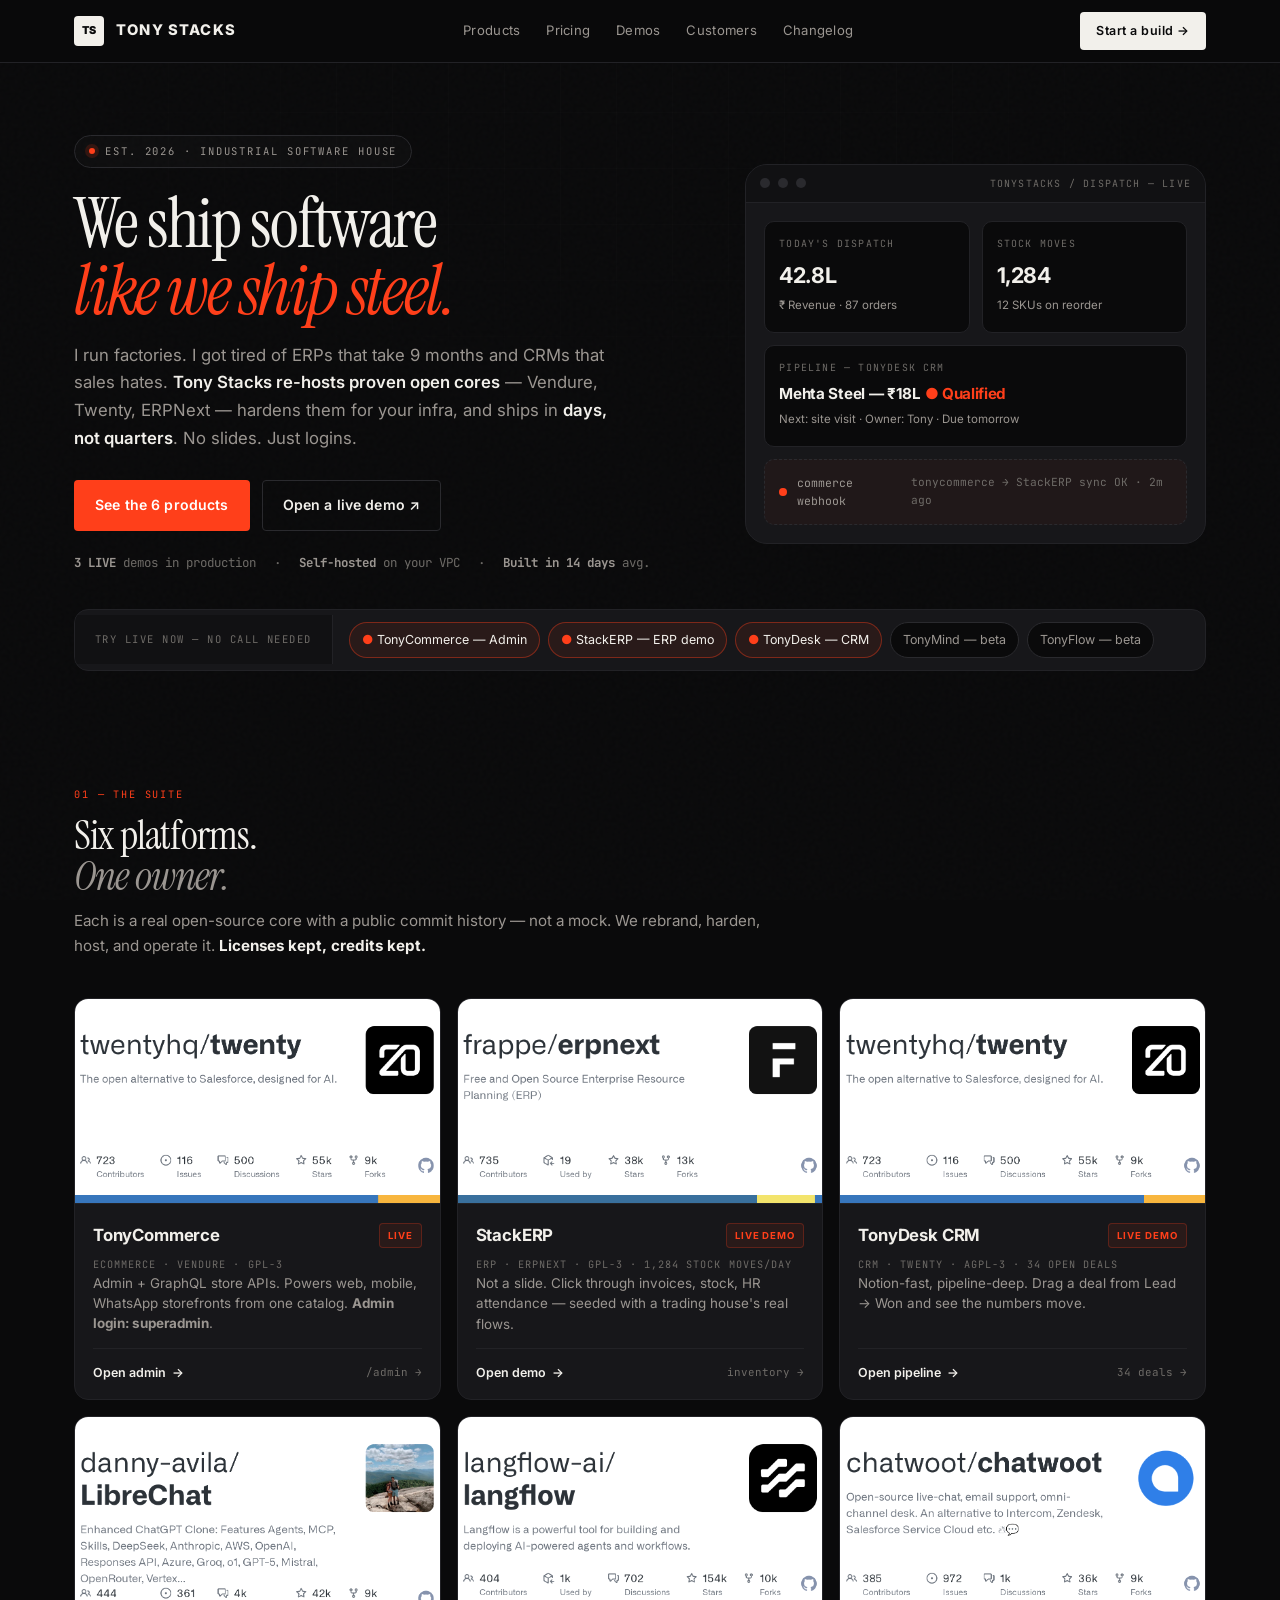
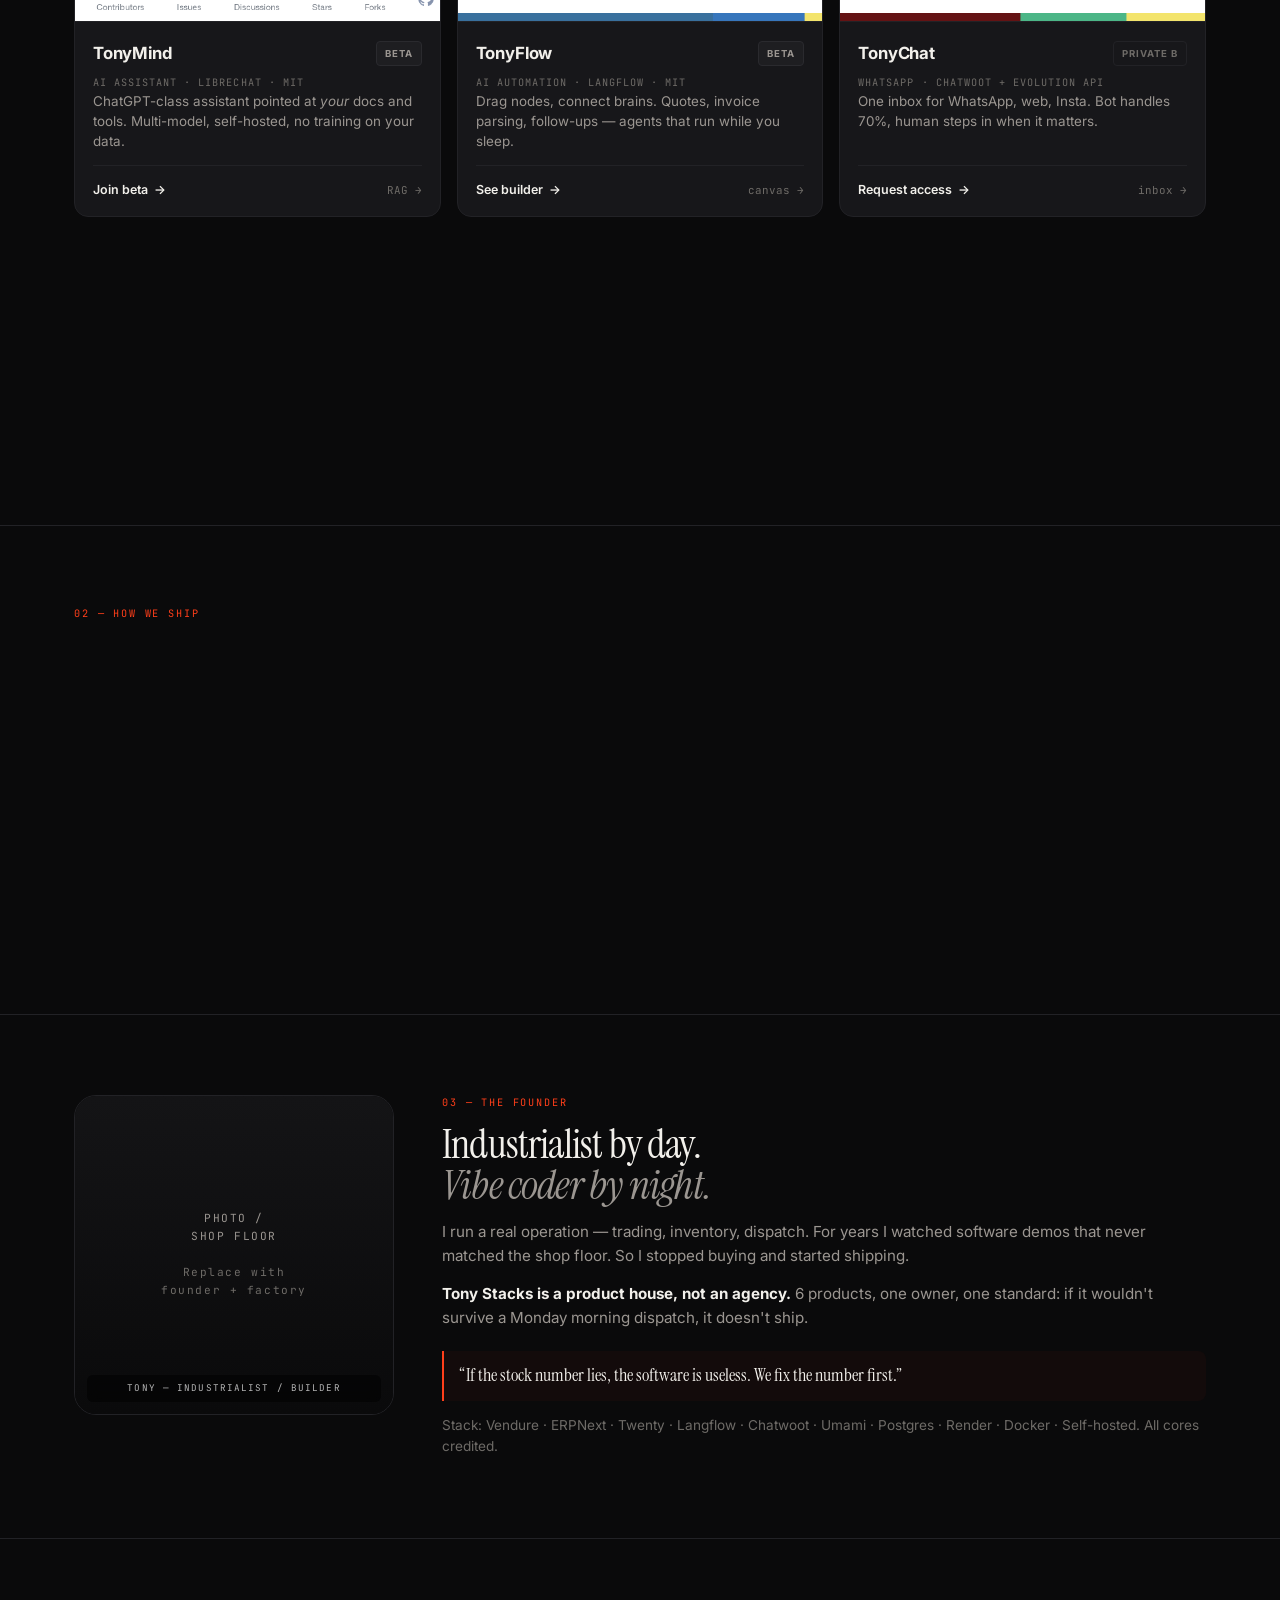
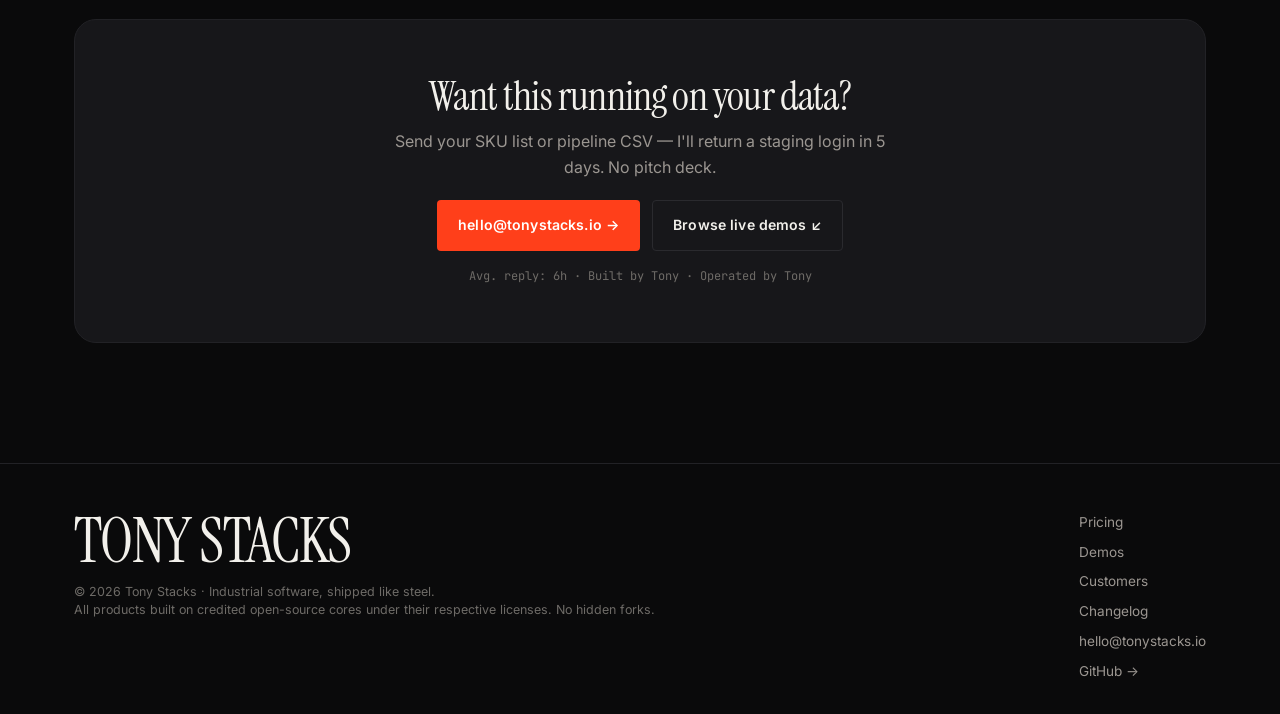
==== commit 8608500f: "Add 4 dedicated screens: pricing, demo hub, customers, changelog + mobile fixes - Pricing: 3 tiers (" ====
--- a/index.html
+++ b/index.html
@@ -18,7 +18,7 @@
 <nav class="nav"><div class="wrap nav-in">
   <a class="brand" href="index.html"><span class="lg">TS</span><span>TONY <b>STACKS</b></span></a>
   <div class="nav-links">
-    <a href="#products">Products</a><a href="#proof">Demos</a><a href="#how">How we ship</a><a href="#about">About</a>
+    <a href="#products">Products</a><a href="pricing.html">Pricing</a><a href="demo.html">Demos</a><a href="customers.html">Customers</a><a href="changelog.html">Changelog</a>
   </div>
   <a class="nav-cta" href="#contact">Start a build →</a>
   <button class="burger" aria-label="Menu">☰</button>
@@ -200,7 +200,7 @@
       <p class="f-meta">© <span data-year></span> Tony Stacks · Industrial software, shipped like steel.<br>All products built on credited open-source cores under their respective licenses. No hidden forks.</p>
     </div>
     <div class="f-links">
-      <a href="#products">Products</a><a href="#proof">Live demos</a><a href="mailto:hello@tonystacks.io">hello@tonystacks.io</a><a href="https://github.com/Devilalsoangel" target="_blank" rel="noopener">GitHub →</a>
+      <a href="pricing.html">Pricing</a><a href="demo.html">Demos</a><a href="customers.html">Customers</a><a href="changelog.html">Changelog</a><a href="mailto:hello@tonystacks.io">hello@tonystacks.io</a><a href="https://github.com/Devilalsoangel" target="_blank" rel="noopener">GitHub →</a>
     </div>
   </div>
 </div></footer>
--- a/assets/css/style.css
+++ b/assets/css/style.css
@@ -188,8 +188,18 @@
   .nav-links{display:none;position:absolute;top:62px;left:0;right:0;flex-direction:column;gap:0;background:var(--bg);border-bottom:1px solid var(--line);padding:10px 24px 18px}
   .nav-links.open{display:flex}
   .nav-links a{padding:12px 0;border-bottom:1px solid var(--line)}
-  .burger{display:block}
+  .burger{display:block;min-height:44px;min-width:44px}
   .hero-grid{grid-template-columns:1fr}
   .hero{padding:48px 0 28px}
   section{padding:60px 0}
 }
+@media(max-width:640px){
+  .compare{grid-template-columns:1fr}
+  .proof{flex-direction:column;align-items:stretch}
+  .proof-label{border-right:none;border-bottom:1px solid var(--line)}
+  .band{padding:36px 18px}
+  .band .hero-actions .btn{width:100%;justify-content:center}
+  .hero-visual{min-height:280px}
+  .price-grid{grid-template-columns:1fr}
+}
+@media(prefers-reduced-motion:reduce){.rv{transition:none}.hv-wide .dot{animation:none}}
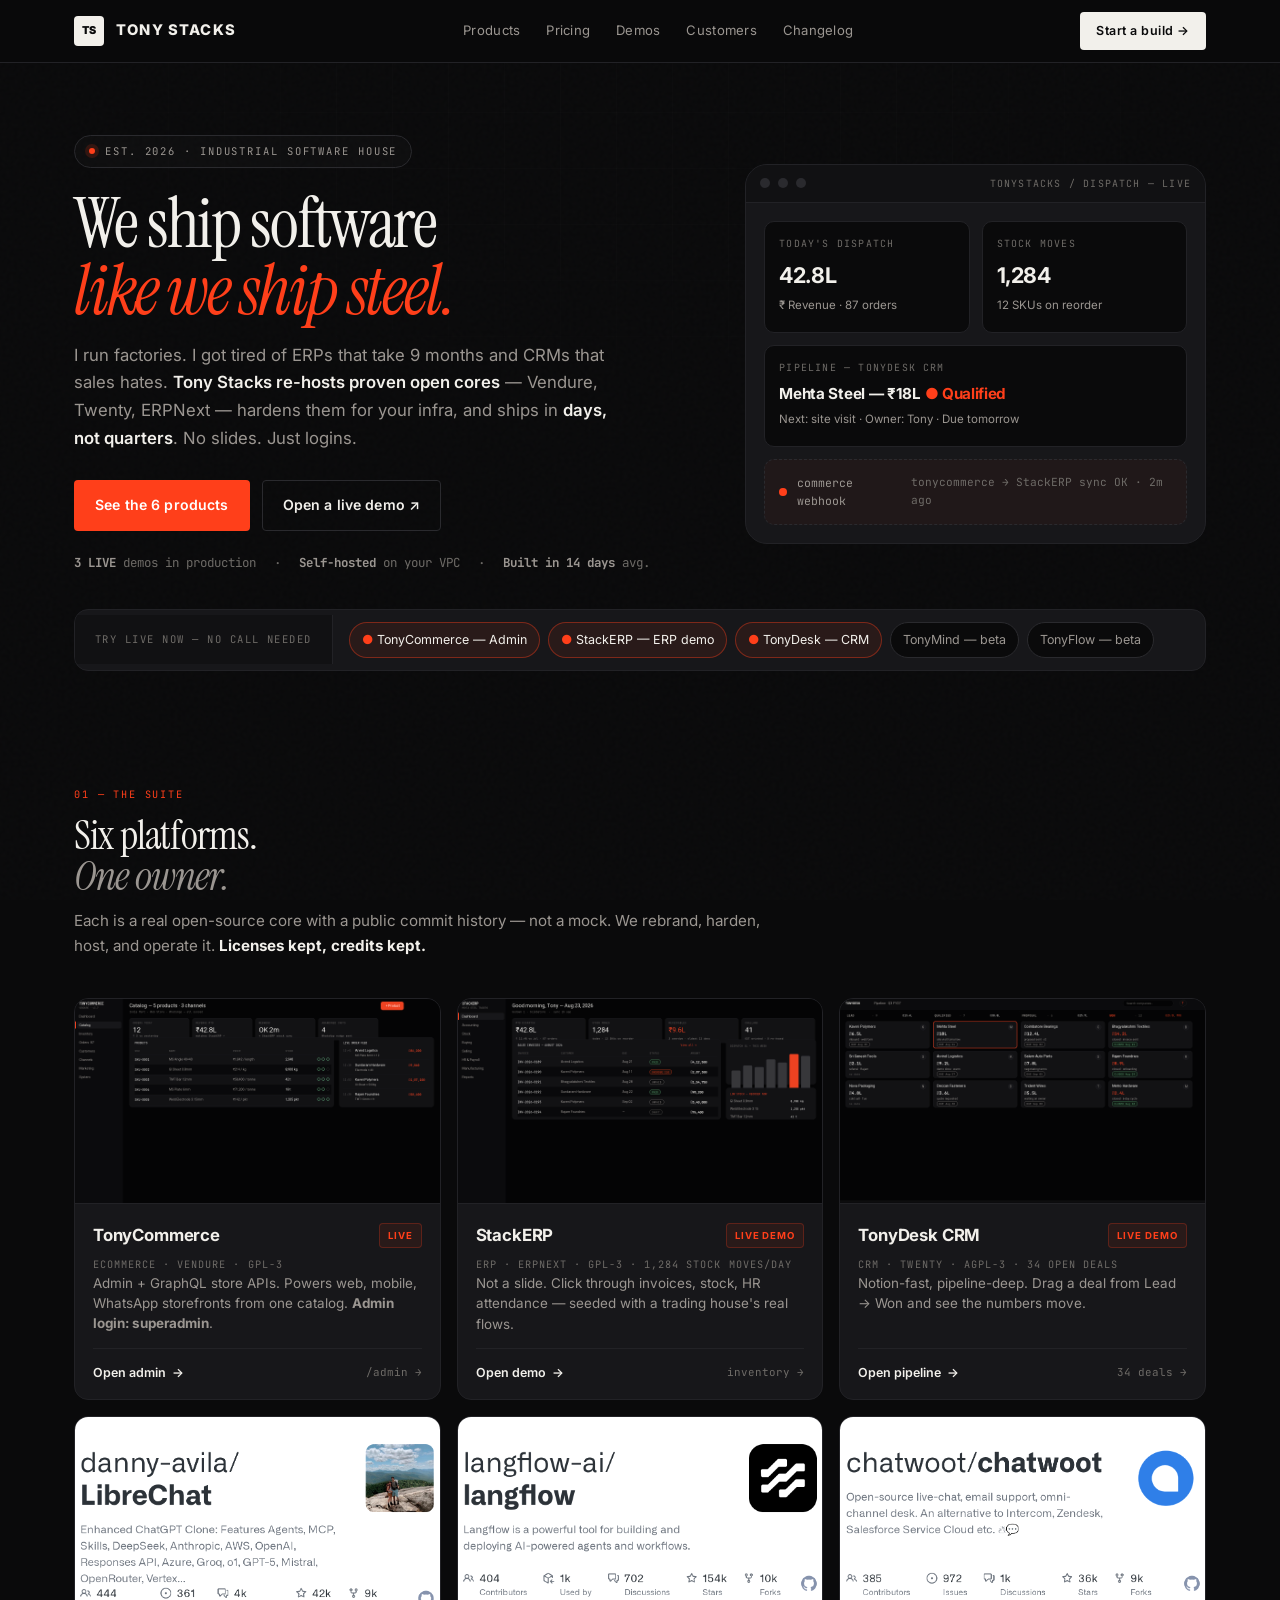
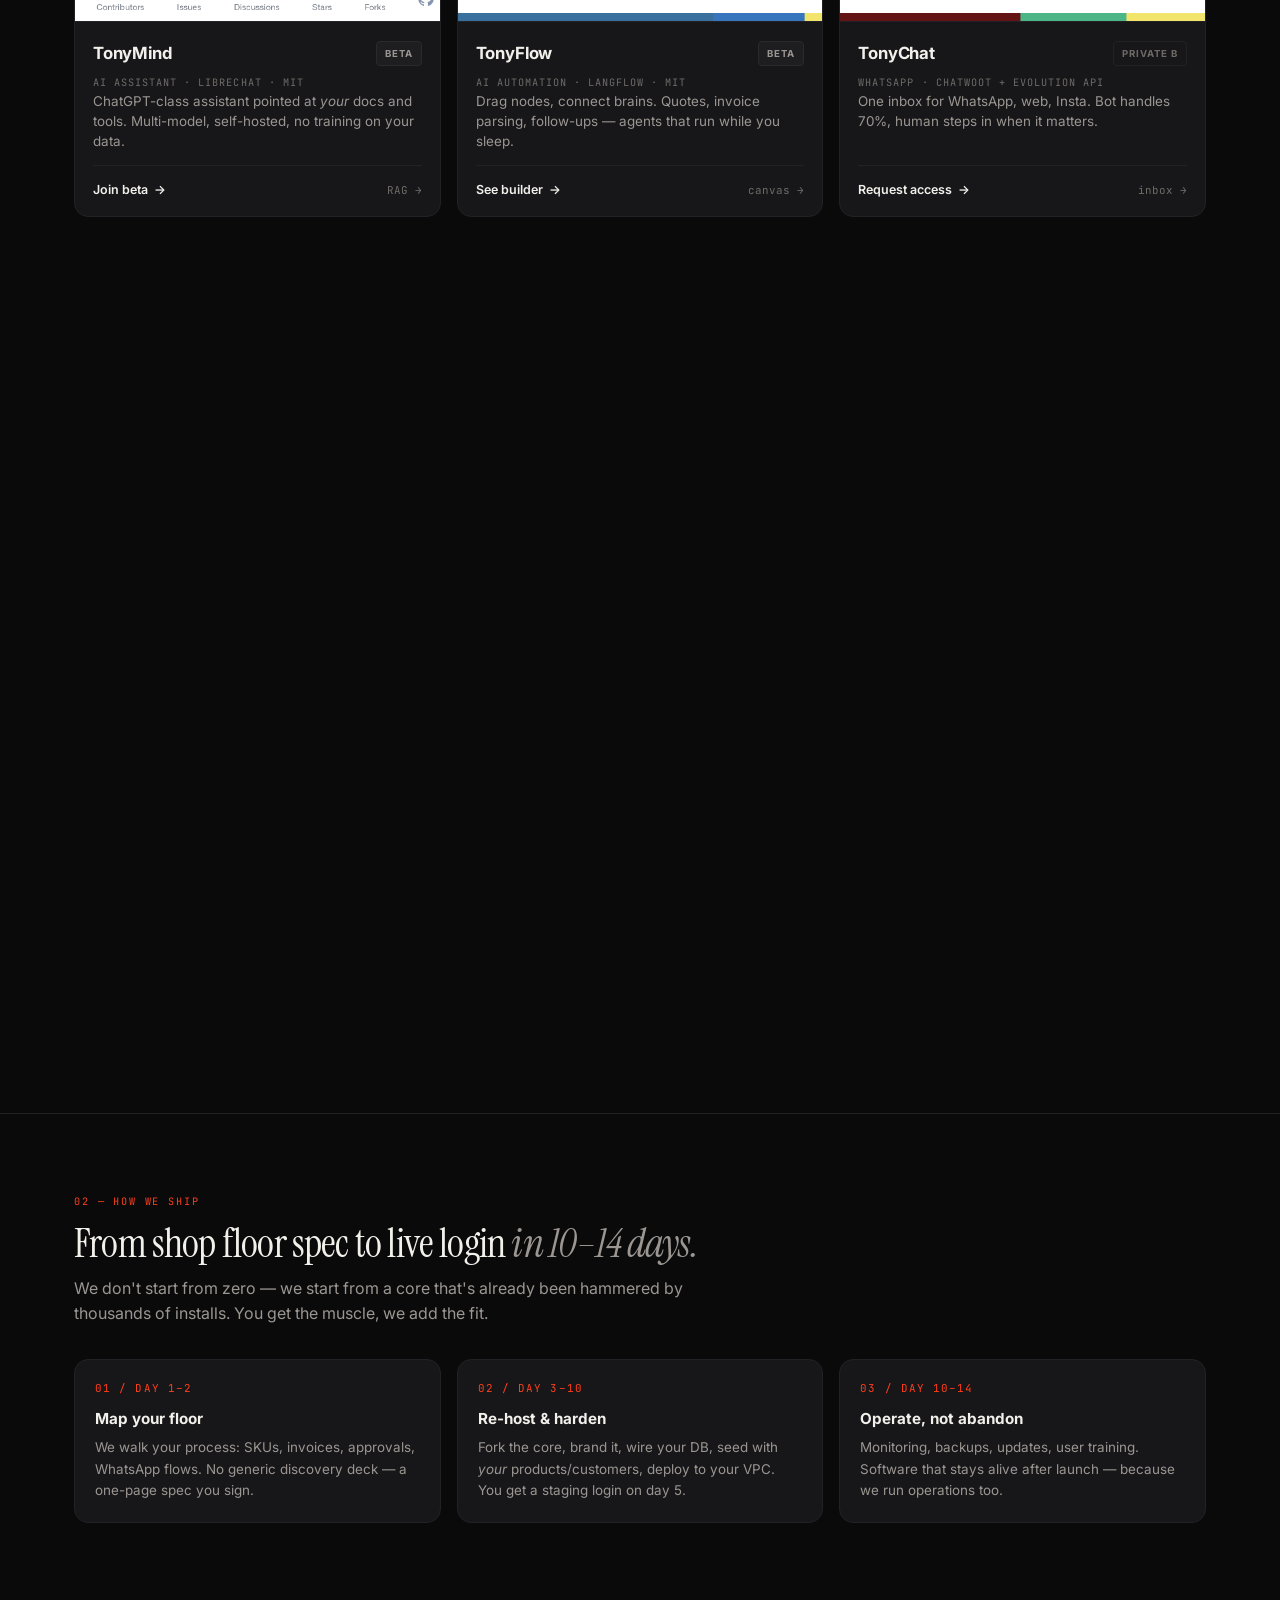
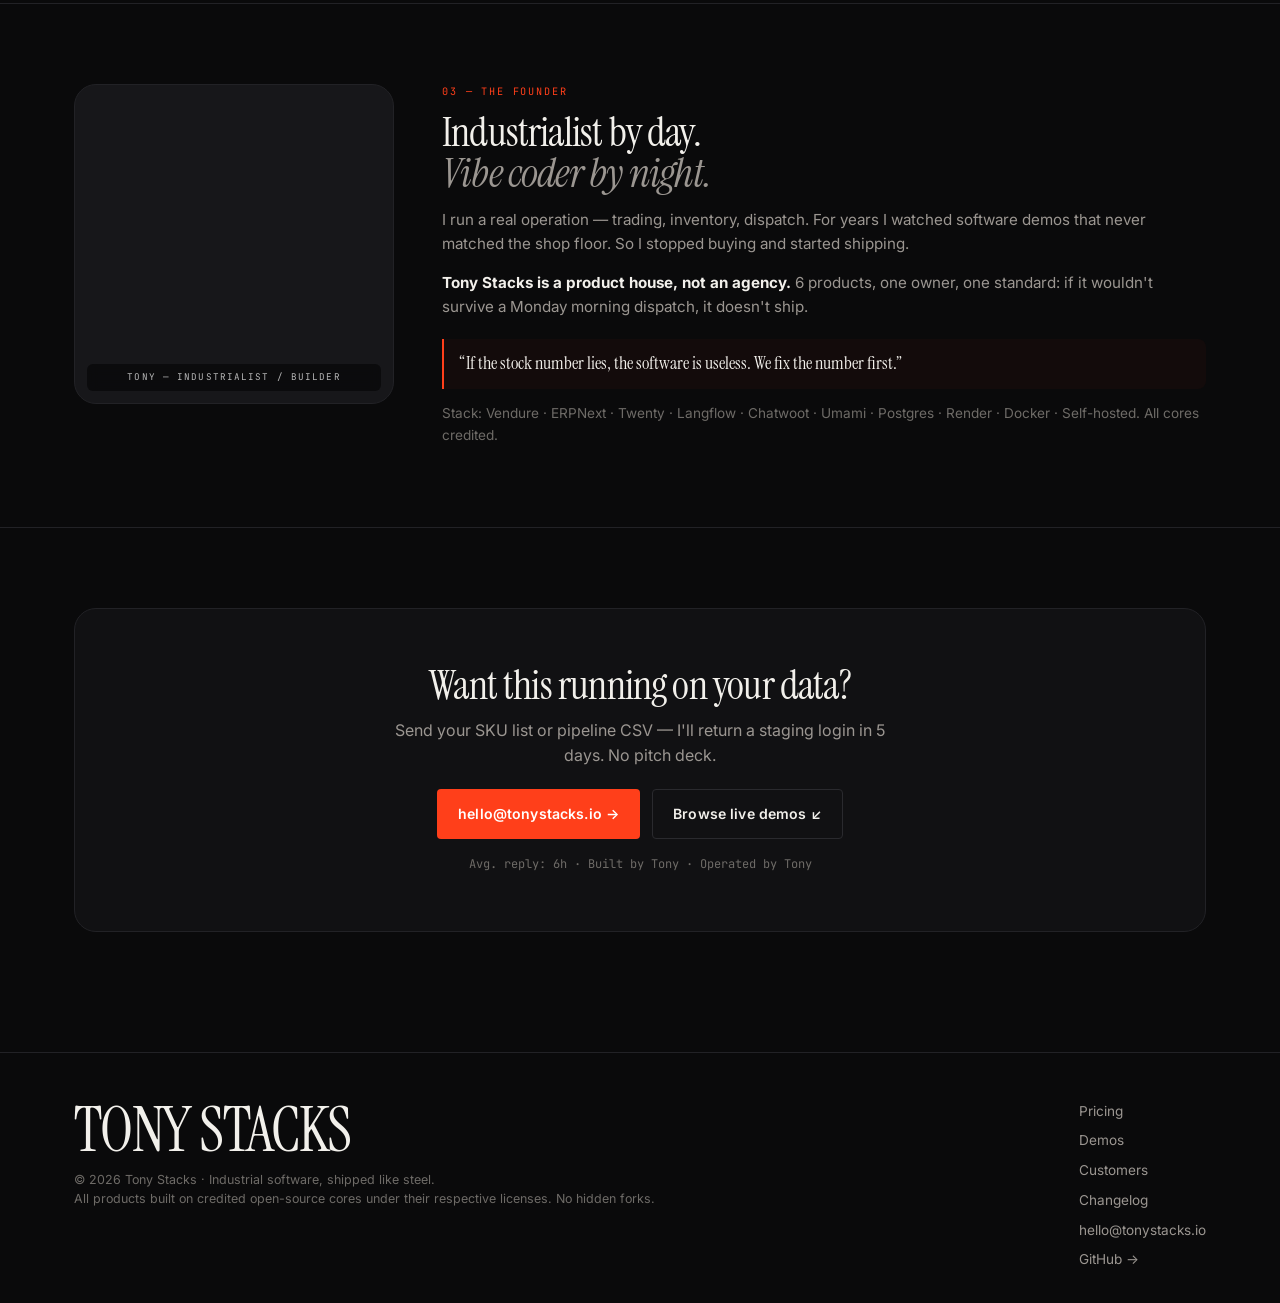
==== commit 8ad4ab1f: "Media round: ERP+CRM walkthrough videos, real screenshots on all cards, b-roll textures, product pag" ====
--- a/index.html
+++ b/index.html
@@ -72,7 +72,7 @@
 
   <div class="pgrid">
     <a class="pcard rv" href="products/tonycommerce.html">
-      <div class="thumb"><img src="assets/img/twenty.png" alt="TonyCommerce" loading="lazy"></div>
+      <div class="thumb"><img src="assets/img/shot-commerce.png" alt="TonyCommerce admin dashboard" loading="lazy"></div>
       <div class="body">
         <div class="ptop"><span class="pname">TonyCommerce</span><span class="badge live">Live</span></div>
         <span class="pcat">ECOMMERCE · Vendure · GPL-3</span>
@@ -82,7 +82,7 @@
     </a>
 
     <a class="pcard rv d1" href="products/stackerp.html">
-      <div class="thumb"><img src="assets/img/erpnext.png" alt="StackERP" loading="lazy"></div>
+      <div class="thumb"><img src="assets/img/shot-erp.png" alt="StackERP dashboard with live invoices" loading="lazy"></div>
       <div class="body">
         <div class="ptop"><span class="pname">StackERP</span><span class="badge live">Live demo</span></div>
         <span class="pcat">ERP · ERPNext · GPL-3 · 1,284 stock moves/day</span>
@@ -92,7 +92,7 @@
     </a>
 
     <a class="pcard rv d2" href="products/tonydesk.html">
-      <div class="thumb"><img src="assets/img/twenty.png" alt="TonyDesk" loading="lazy"></div>
+      <div class="thumb"><img src="assets/img/shot-crm.png" alt="TonyDesk CRM pipeline board" loading="lazy"></div>
       <div class="body">
         <div class="ptop"><span class="pname">TonyDesk CRM</span><span class="badge live">Live demo</span></div>
         <span class="pcat">CRM · Twenty · AGPL-3 · 34 open deals</span>
@@ -152,6 +152,26 @@
       </ul>
     </div>
   </div>
+
+  <div class="sec-head rv" style="margin-top:72px">
+    <span class="kicker">PROOF OF WORK</span>
+    <h2>Watch it run <em style="font-family:'Instrument Serif',serif;font-style:italic;color:var(--mut);font-weight:400">before you believe it.</em></h2>
+    <p>12-second unedited sessions from the live demos. No mockups, no Dribbble — the same screens you'll click into.</p>
+  </div>
+  <div class="duo">
+    <div class="rv">
+      <div class="media-frame"><span class="rec">STACKERP · LIVE SESSION</span>
+        <video autoplay muted loop playsinline preload="metadata" poster="assets/img/erp-walkthrough-poster.jpg"><source src="assets/video/erp-walkthrough.mp4" type="video/mp4"></video>
+      </div>
+      <div class="duo-cap"><span>Dashboard → invoices → dispatch, 12s</span><a href="products/stackerp.html">Open the demo →</a></div>
+    </div>
+    <div class="rv d1">
+      <div class="media-frame"><span class="rec">TONYDESK · LIVE SESSION</span>
+        <video autoplay muted loop playsinline preload="metadata" poster="assets/img/crm-walkthrough-poster.jpg"><source src="assets/video/crm-walkthrough.mp4" type="video/mp4"></video>
+      </div>
+      <div class="duo-cap"><span>₹18L deal dragged to Won, live totals</span><a href="products/tonydesk.html">Drag one yourself →</a></div>
+    </div>
+  </div>
 </div></section>
 
 <section id="how"><div class="wrap">
@@ -167,9 +187,7 @@
 
 <section id="about"><div class="wrap about-grid">
   <div class="avatar rv">
-    <div style="width:100%;height:100%;display:grid;place-items:center;background:linear-gradient(180deg,#141416,#0A0A0B);color:var(--mut);font-family:'JetBrains Mono',monospace;font-size:.7rem;letter-spacing:.14em;text-align:center;padding:24px">
-      <span>PHOTO / <br>SHOP FLOOR<br><br><span style="color:var(--dim)">Replace with<br>founder + factory</span></span>
-    </div>
+    <video autoplay muted loop playsinline preload="metadata" src="assets/video/broll-typing.mp4"></video>
   </div>
   <div class="about-txt rv d1">
     <span class="kicker">03 — THE FOUNDER</span>
@@ -182,7 +200,8 @@
 </div></section>
 
 <section id="contact"><div class="wrap">
-  <div class="band rv">
+  <div class="band has-broll rv">
+    <video class="broll" autoplay muted loop playsinline preload="metadata" src="assets/video/broll-network.mp4" aria-hidden="true"></video>
     <h2>Want this running on your data?</h2>
     <p>Send your SKU list or pipeline CSV — I'll return a staging login in 5 days. No pitch deck.</p>
     <div class="hero-actions" style="justify-content:center;margin-top:20px">
--- a/assets/css/style.css
+++ b/assets/css/style.css
@@ -184,6 +184,21 @@
 .credit b{color:var(--txt)}
 .credit a{color:var(--rust)}
 
+/* media — product walkthroughs + texture */
+.media-frame{position:relative;border:1px solid var(--line);border-radius:14px;overflow:hidden;background:var(--bg2);margin:32px 0 10px}
+.media-frame video,.media-frame img{width:100%;display:block;aspect-ratio:16/9;object-fit:cover}
+.media-frame .rec{position:absolute;top:12px;left:12px;z-index:2;font-family:"JetBrains Mono",monospace;font-size:.58rem;letter-spacing:.14em;color:var(--rust);background:rgba(10,10,11,.72);backdrop-filter:blur(4px);padding:5px 10px;border-radius:99px;border:1px solid rgba(255,63,26,.3)}
+.media-frame .rec::before{content:"● ";animation:pulse 1.6s infinite}
+.duo{display:grid;grid-template-columns:1fr 1fr;gap:16px;margin-top:28px}
+@media(max-width:860px){.duo{grid-template-columns:1fr}}
+.duo .media-frame{margin:0}
+.duo-cap{display:flex;justify-content:space-between;align-items:center;gap:12px;padding:12px 4px 0;font-size:.78rem;color:var(--mut)}
+.duo-cap a{color:var(--rust);font-weight:600;white-space:nowrap}
+.avatar video{width:100%;height:100%;object-fit:cover;filter:grayscale(1) contrast(1.08) brightness(.9)}
+.band.has-broll{background:var(--bg2)}
+.band.has-broll .broll{position:absolute;inset:0;width:100%;height:100%;object-fit:cover;filter:grayscale(1) brightness(.28) contrast(1.1);z-index:0}
+.band.has-broll>*{position:relative;z-index:1}
+
 @media(max-width:900px){
   .nav-links{display:none;position:absolute;top:62px;left:0;right:0;flex-direction:column;gap:0;background:var(--bg);border-bottom:1px solid var(--line);padding:10px 24px 18px}
   .nav-links.open{display:flex}
